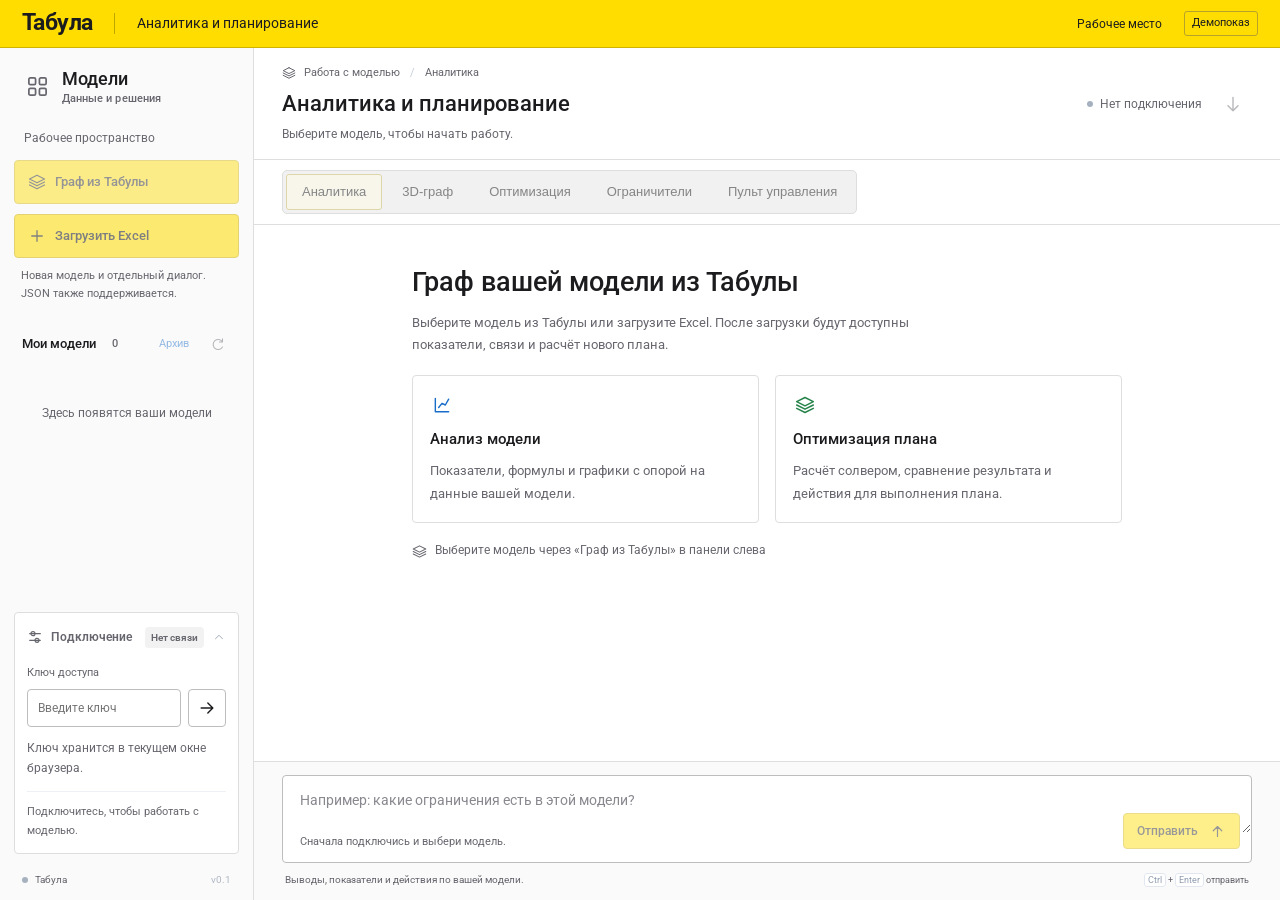
==== index.html @ 1ecedcf0 "Publish Tabula workspace frontend" ====
<!doctype html>
<html lang="ru">
<head>
  <meta charset="utf-8">
  <meta name="viewport" content="width=device-width, initial-scale=1">
  <meta name="color-scheme" content="light">
  <meta name="theme-color" content="#ffdd00">
  <meta name="robots" content="noindex, nofollow">
  <meta name="referrer" content="no-referrer">
  <title>Табула · Аналитика и планирование</title>
  <link rel="stylesheet" href="./style.css?v=20261026-constraints-1">
  <link rel="stylesheet" href="./charts.css?v=20261025-workspace-clean-3">
  <link rel="stylesheet" href="./dashboard.css?v=20261025-workspace-clean-3">
  <link rel="stylesheet" href="./constraints.css?v=20261026-constraints-2">
  <link rel="stylesheet" href="./model-flow.css?v=20261025-workspace-clean-3">
  <link rel="stylesheet" href="./model-graph.css?v=20261025-workspace-clean-3">
  <script src="./publicconfig.js?v=61fef1615470" defer></script>
  <script src="./connection.js" defer></script>
  <script src="./presentation.js?v=20261025-workspace-clean-3" defer></script>
  <script src="./charts.js?v=20261025-workspace-clean-3" defer></script>
  <script src="./model-graph.js?v=20261025-workspace-clean-3" defer></script>
  <script src="./model-flow.js?v=20261025-workspace-clean-3" defer></script>
  <script src="./dashboard.js?v=20261026-constraints-1" defer></script>
  <script src="./constraints.js?v=20261026-constraints-2" defer></script>
  <script src="./app.js?v=20261026-constraints-1" defer></script>
</head>
<body>
  <svg class="icon-library" xmlns="http://www.w3.org/2000/svg" aria-hidden="true">
    <symbol id="i-grid" viewBox="0 0 24 24"><rect x="3" y="3" width="7" height="7" rx="1.5"/><rect x="14" y="3" width="7" height="7" rx="1.5"/><rect x="3" y="14" width="7" height="7" rx="1.5"/><rect x="14" y="14" width="7" height="7" rx="1.5"/></symbol>
    <symbol id="i-plus" viewBox="0 0 24 24"><path d="M12 5v14M5 12h14"/></symbol>
    <symbol id="i-trash" viewBox="0 0 24 24"><path d="M3 6h18M9 6V3h6v3M5 6l1 15h12l1-15M10 10v7M14 10v7"/></symbol>
    <symbol id="i-chat" viewBox="0 0 24 24"><path d="M21 11.5a8.5 8.5 0 0 1-8.5 8.5H4l-1 1v-9.5A8.5 8.5 0 0 1 11.5 3h1a8.5 8.5 0 0 1 8.5 8.5Z"/><path d="M8 9h8M8 13h5"/></symbol>
    <symbol id="i-chart" viewBox="0 0 24 24"><path d="M4 4v16h16M8 15l4-5 4 2 4-7"/></symbol>
    <symbol id="i-layers" viewBox="0 0 24 24"><path d="m12 3 10 5-10 5L2 8l10-5ZM2 12l10 5 10-5M2 16l10 5 10-5"/></symbol>
    <symbol id="i-file" viewBox="0 0 24 24"><path d="M14 3H6a2 2 0 0 0-2 2v14a2 2 0 0 0 2 2h12a2 2 0 0 0 2-2V9l-6-6Z"/><path d="M14 3v6h6M8 13h8M8 17h5"/></symbol>
    <symbol id="i-arrow-up" viewBox="0 0 24 24"><path d="M12 19V5m-6 6 6-6 6 6"/></symbol>
    <symbol id="i-arrow-right" viewBox="0 0 24 24"><path d="M5 12h14m-6-6 6 6-6 6"/></symbol>
    <symbol id="i-arrow-down" viewBox="0 0 24 24"><path d="M12 4v16m-6-6 6 6 6-6"/></symbol>
    <symbol id="i-download" viewBox="0 0 24 24"><path d="M12 3v12m-5-5 5 5 5-5M4 16v4h16v-4"/></symbol>
    <symbol id="i-settings" viewBox="0 0 24 24"><path d="M4 7h16M4 17h16"/><circle cx="9" cy="7" r="3"/><circle cx="15" cy="17" r="3"/></symbol>
    <symbol id="i-chevron" viewBox="0 0 24 24"><path d="m6 9 6 6 6-6"/></symbol>
    <symbol id="i-check" viewBox="0 0 24 24"><path d="m5 12 4 4L19 6"/></symbol>
    <symbol id="i-refresh" viewBox="0 0 24 24"><path d="M20 8a8 8 0 1 0 0 8M20 3v5h-5"/></symbol>
    <symbol id="i-copy" viewBox="0 0 24 24"><rect x="8" y="8" width="12" height="12" rx="2"/><path d="M16 8V4H4v12h4"/></symbol>
  </svg>

  <header class="application-bar"><strong class="application-name">Табула</strong><span class="application-divider"></span><span class="application-section">Аналитика и планирование</span><span class="application-workplace">Рабочее место</span><a class="application-demo-link" href="./demo-video.html">Демопоказ</a></header>
  <div class="app-shell">
    <aside class="sidebar" aria-label="Модели и диалоги">
      <a class="brand" href="./" aria-label="Табула">
        <span class="brand-mark"><svg class="icon" aria-hidden="true" focusable="false"><use href="#i-grid"/></svg></span>
        <span class="brand-name">Модели<small>Данные и решения</small></span>
      </a>
      <section class="upload-section">
        <p class="sidebar-label">Рабочее пространство</p>
        <button class="upload-button tabula-source-button" id="open-tabula-models" type="button" disabled>
          <span class="upload-symbol"><svg class="icon" aria-hidden="true" focusable="false"><use href="#i-layers"/></svg></span>
          <span class="upload-copy"><strong>Граф из Табулы</strong><span>Выбрать существующую модель</span></span>
        </button>
        <label class="upload-button" id="upload-label" for="model-file" role="button" tabindex="0" aria-disabled="true">
          <span class="upload-symbol"><svg class="icon" aria-hidden="true" focusable="false"><use href="#i-plus"/></svg></span>
          <span class="upload-copy"><strong>Загрузить Excel</strong><span>Новая модель в Табуле</span></span>
        </label>
        <input id="model-file" class="visually-hidden" type="file" accept=".xlsx,.json" disabled>
        <p id="upload-status" class="muted micro" aria-live="polite">Новая модель и отдельный диалог. JSON также поддерживается.</p>
      </section>
      <section class="chats-section">
        <div class="section-heading">
          <h2><span id="chat-list-title">Мои модели</span> <span id="chat-count" class="section-count">0</span></h2>
          <div class="model-list-actions"><button id="toggle-chat-archive" class="archive-list-button" type="button" aria-pressed="false" disabled>Архив</button><button id="refresh-chats" class="icon-button subtle" title="Обновить список" aria-label="Обновить список моделей" disabled><svg class="icon" aria-hidden="true" focusable="false"><use href="#i-refresh"/></svg></button></div>
        </div>
        <div id="chat-list" class="chat-list"><p class="muted empty-list">Здесь появятся ваши модели</p></div>
      </section>
      <details id="connection-panel" class="connection panel" open>
        <summary class="connection-summary"><svg class="icon" aria-hidden="true" focusable="false"><use href="#i-settings"/></svg><span>Подключение</span><span id="connection-state" class="badge neutral">Нет связи</span><svg class="icon chevron"><use href="#i-chevron"/></svg></summary>
        <div class="connection-body">
          <form id="connect-form">
            <label for="access-token">Ключ доступа</label>
            <div class="token-line"><input id="access-token" type="password" placeholder="Введите ключ" autocomplete="off" spellcheck="false" required><button id="connect-button" type="submit" class="icon-button" title="Подключиться" aria-label="Подключиться"><svg class="icon" aria-hidden="true" focusable="false"><use href="#i-arrow-right"/></svg></button></div>
          </form>
          <p class="muted micro">Ключ хранится в текущем окне браузера.</p>
          <p id="capabilities" class="capabilities">Подключитесь, чтобы работать с моделью.</p>
        </div>
      </details>
      <footer class="sidebar-footer"><span class="small-dot"></span><span id="runtime-label">Табула</span><span class="footer-version">v0.1</span></footer>
    </aside>
    <main class="main">
      <header class="main-header">
        <div class="header-copy">
          <div class="header-breadcrumb"><svg class="icon" aria-hidden="true" focusable="false"><use href="#i-layers"/></svg><span>Работа с моделью</span><span class="breadcrumb-divider">/</span><span id="workspace-breadcrumb-label">Аналитика</span></div>
          <h1 id="chat-title">Аналитика и планирование</h1>
          <p id="model-caption" class="muted">Выберите модель, чтобы начать работу.</p>
        </div>
        <div class="header-actions">
          <span id="workspace-status" class="workspace-status"><span class="small-dot"></span><span id="workspace-status-label">Модель не выбрана</span></span>
          <button id="jump-latest" class="icon-button subtle" title="К последнему ответу" aria-label="К последнему ответу" disabled><svg class="icon" aria-hidden="true" focusable="false"><use href="#i-arrow-down"/></svg></button>
        </div>
      </header>
      <nav class="workspace-modes" aria-label="Режим рабочего места">
        <div class="workspace-mode-tabs">
          <button type="button" data-workspace-mode="dialog" class="selected" aria-pressed="true">Аналитика</button>
          <button type="button" id="workspace-graph" data-workspace-mode="graph" aria-pressed="false" disabled>3D-граф</button>
          <button type="button" data-workspace-mode="optimization" aria-pressed="false" disabled>Оптимизация</button>
          <button type="button" data-workspace-mode="constraints" aria-pressed="false" disabled>Ограничители</button>
          <button type="button" data-workspace-mode="dashboard" aria-pressed="false">Пульт управления</button>
        </div>
      </nav>
      <section id="tabula-model-picker" class="tabula-model-picker" aria-labelledby="tabula-picker-title" hidden>
        <div class="tabula-picker-heading"><div><h2 id="tabula-picker-title">Модели в Табуле</h2><p>Выберите модель, чтобы получить её актуальные данные и граф связей.</p></div><button id="close-tabula-models" class="text-button" type="button">Закрыть</button></div>
        <label for="tabula-model-select">Модель в Табуле</label>
        <div class="tabula-picker-controls"><select id="tabula-model-select" disabled><option value="">Загрузите список моделей</option></select><button id="refresh-tabula-models" class="model-flow-button" type="button" disabled>Обновить список</button><button id="pull-tabula-model" class="model-flow-button primary" type="button" disabled>Получить граф из Табулы</button></div>
        <p id="tabula-model-status" class="tabula-model-status" role="status" aria-live="polite">Список моделей загружается по запросу.</p>
      </section>
      <section id="model-flow" class="model-flow" aria-label="Модель в Табуле и состояние плана" aria-live="polite" hidden></section>
      <div id="global-notice" class="notice" role="status" hidden></div>
      <section id="graph-workspace" class="model-graph-workspace" aria-label="Граф зависимостей модели" hidden></section>
      <section id="constraints-workspace" class="constraints-workspace" aria-label="Ограничители модели" hidden></section>
      <section id="dashboard-workspace" class="dashboard-workspace" aria-label="Пульт управления моделью" hidden></section>
      <section id="conversation" class="conversation" aria-live="polite" aria-label="Сообщения диалога">
        <div class="welcome">
          <span class="welcome-icon"><svg class="icon" aria-hidden="true" focusable="false"><use href="#i-layers"/></svg></span>
          <p class="eyebrow">МОДЕЛЬ · ДАННЫЕ · РЕШЕНИЯ</p>
          <h2>Граф вашей модели из Табулы</h2>
          <p>Выберите модель из Табулы или загрузите Excel. После загрузки будут доступны показатели, связи и расчёт нового плана.</p>
          <div class="welcome-options">
            <div><span class="welcome-option-icon"><svg class="icon" aria-hidden="true" focusable="false"><use href="#i-chart"/></svg></span><h3>Анализ модели</h3><p>Показатели, формулы и графики с опорой на данные вашей модели.</p><span class="welcome-option-footer">От вопроса к объяснению<svg class="icon" aria-hidden="true" focusable="false"><use href="#i-arrow-right"/></svg></span></div>
            <div><span class="welcome-option-icon green"><svg class="icon" aria-hidden="true" focusable="false"><use href="#i-layers"/></svg></span><h3>Оптимизация плана</h3><p>Расчёт солвером, сравнение результата и действия для выполнения плана.</p><span class="welcome-option-footer">От расчёта к действиям<svg class="icon" aria-hidden="true" focusable="false"><use href="#i-arrow-right"/></svg></span></div>
          </div>
          <p class="welcome-start"><svg class="icon" aria-hidden="true" focusable="false"><use href="#i-layers"/></svg>Выберите модель через «Граф из Табулы» в панели слева</p>
        </div>
      </section>
      <section class="composer-section" aria-label="Новое сообщение">
        <div id="plan-context" class="plan-context" hidden>
          <span class="context-icon"><svg class="icon" aria-hidden="true" focusable="false"><use href="#i-layers"/></svg></span>
          <div><strong id="plan-context-title">Обсуждение оптимизированного плана</strong><p>Изменения, причины и действия для выполнения плана</p></div>
          <button id="leave-plan-context" class="text-button" type="button">К исходной модели<svg class="icon" aria-hidden="true" focusable="false"><use href="#i-arrow-right"/></svg></button>
        </div>
        <div id="dashboard-focus-context" class="plan-context" hidden><div><strong id="dashboard-focus-label"></strong><p>Вопрос привязан к выбранному показателю и его ряду.</p></div><button id="clear-dashboard-focus" class="text-button" type="button">К модели целиком</button></div>
        <form id="message-form" class="composer">
          <div class="composer-controls">
            <div id="plan-questions" class="plan-questions" hidden>
              <button type="button" data-plan-question="За счёт каких решений выросла маржа? Покажи подтверждённые изменения.">За счёт чего эффект?</button>
              <button type="button" data-plan-question="Какие конкретные действия нужно выполнить, чтобы реализовать этот план, и в какой последовательности?">Что нужно сделать?</button>
              <button type="button" data-plan-question="Какие условия нужно подтвердить и какие риски проверить перед внедрением оптимизированного плана?">Что проверить до запуска?</button>
            </div>
            <label id="mode-label" class="mode-label" hidden>Расчёт<select id="execution-mode"><option value="agent">По запросу</option><option value="workflow">Прямой расчёт</option></select></label>
          </div>
          <label for="message-input" class="visually-hidden">Текст сообщения</label>
          <textarea id="message-input" rows="2" maxlength="12000" placeholder="Задайте вопрос по модели…" disabled></textarea>
          <div class="composer-footer"><p id="composer-hint">Подключитесь и выберите модель.</p><button id="send-button" class="primary-button" type="submit" disabled><span id="send-button-label">Отправить</span><svg class="icon" aria-hidden="true" focusable="false"><use href="#i-arrow-up"/></svg></button></div>
        </form>
        <div class="composer-meta"><p class="footnote">Выводы, показатели и действия по вашей модели.</p><span class="keyboard-hint"><kbd>Ctrl</kbd> + <kbd>Enter</kbd> отправить</span></div>
      </section>
    </main>
  </div>
</body>
</html>
---- style.css ----
@font-face { font-family: Roboto; font-style: normal; font-weight: 400; font-display: swap; src: url(./fonts/Roboto-400.ttf) format('truetype'); }
@font-face { font-family: Roboto; font-style: normal; font-weight: 500; font-display: swap; src: url(./fonts/Roboto-500.ttf) format('truetype'); }
@font-face { font-family: Roboto; font-style: normal; font-weight: 600; font-display: swap; src: url(./fonts/Roboto-600.ttf) format('truetype'); }
@font-face { font-family: Roboto; font-style: normal; font-weight: 700; font-display: swap; src: url(./fonts/Roboto-700.ttf) format('truetype'); }
/* Tabula workspace — light, focused and readable at everyday screen sizes. */
:root {
  --ink: #1c1c1f;
  --muted: #66666e;
  --line: #dedede;
  --blue: #186dc9;
  --soft-blue: #fffce5;
  --green: #26834a;
  --surface: #ffffff;
  --canvas: #f5f5f5;
  font-family: Roboto, Arial, sans-serif;
  font-size: 15px;
  color: var(--ink);
  background: var(--canvas);
  -webkit-font-smoothing: antialiased;
}
* { box-sizing: border-box; }
body { margin: 0; }
button, input, textarea, select { font: inherit; }
button, a, label, input, select, textarea { -webkit-tap-highlight-color: transparent; }
button { border: 0; cursor: pointer; }
button:disabled { cursor: not-allowed; opacity: .45; }
a { color: inherit; text-decoration: none; }
button, a, label { transition: background-color .16s ease, border-color .16s ease, color .16s ease, box-shadow .16s ease; }
button:focus-visible, a:focus-visible, input:focus-visible, textarea:focus-visible,
select:focus-visible, summary:focus-visible, .upload-button:focus-visible {
  outline: 3px solid #91aafa; outline-offset: 3px;
}
.icon-library { position: absolute; width: 0; height: 0; overflow: hidden; pointer-events: none; }
.icon { display: inline-block; width: 20px; height: 20px; flex: none; fill: none; stroke: currentColor; stroke-width: 1.7; stroke-linecap: round; stroke-linejoin: round; vertical-align: middle; }
.muted { color: var(--muted); }
.micro { font-size: 12px; line-height: 1.65; }
[hidden] { display: none !important; }
.visually-hidden { position: absolute; width: 1px; height: 1px; padding: 0; margin: -1px; overflow: hidden; clip: rect(0,0,0,0); white-space: nowrap; border: 0; }

/* Navigation */
.app-shell { display: flex; height: 100dvh; min-height: 520px; }
.sidebar { display: flex; flex-direction: column; flex: 0 0 286px; min-width: 0; padding: 28px 18px 18px; overflow-y: auto; background: #fff; border-right: 1px solid var(--line); scrollbar-width: thin; }
.brand { display: flex; gap: 12px; align-items: center; margin: 0 8px 36px; }
.brand-mark { display: grid; place-items: center; width: 42px; height: 42px; border-radius: 4px; background: var(--blue); color: #fff; box-shadow: 0 4px 9px #186dc91a; }
.brand-mark .icon { width: 24px; height: 24px; stroke-width: 1.8; }
.brand-name { font-size: 25px; font-weight: 700; letter-spacing: -.8px; line-height: 1.1; }
.brand small { display: block; margin-top: 7px; color: #7d899b; font-size: 10px; font-weight: 500; letter-spacing: .05px; }
.sidebar-label { margin: 0 10px 13px; color: #8893a4; font-size: 10px; font-weight: 650; text-transform: uppercase; letter-spacing: 1.1px; }
.upload-button { display: flex; align-items: center; gap: 12px; min-height: 72px; padding: 15px; border: 1px solid #dbe4f5; border-radius: 4px; background: #f7f9ff; cursor: pointer; }
.upload-button:hover { background: #eff4ff; border-color: #b5c7f6; }
.upload-button.disabled { opacity: .55; cursor: not-allowed; }
.upload-symbol { display: grid; place-items: center; width: 34px; height: 34px; border: 1px solid #d9e3fc; border-radius: 4px; background: #fff; color: var(--blue); flex: none; }
.upload-copy { display: block; min-width: 0; }
.upload-copy strong { display: block; font-size: 13px; font-weight: 650; }
.upload-copy>span { display: block; margin-top: 4px; font-size: 11px; color: #8390a4; }
#upload-status { margin: 10px 10px 0; font-size: 11px; color: #8490a2; }
.chats-section { flex: 1; margin-top: 30px; min-height: 170px; }
.section-heading { display: flex; align-items: center; justify-content: space-between; gap: 8px; padding: 0 8px; margin-bottom: 10px; }
.section-heading h2 { display: flex; align-items: center; gap: 8px; margin: 0; font-size: 12px; color: #66666e; font-weight: 650; }
.section-count { display: inline-grid; place-items: center; min-width: 21px; height: 20px; padding: 0 5px; background: #edf1f6; border-radius: 4px; font-size: 10px; color: #7c8b9e; font-variant-numeric: tabular-nums; }
.chat-list { display: flex; flex-direction: column; gap: 6px; }
.chat-button { display: flex; align-items: flex-start; gap: 11px; width: 100%; min-width: 0; padding: 13px 12px; border: 1px solid transparent; border-radius: 4px; color: #5b6b82; text-align: left; background: transparent; line-height: 1.45; }
.chat-button>.icon { width: 18px; height: 18px; margin-top: 1px; color: #94a0b1; }
.chat-copy { flex: 1; min-width: 0; overflow-wrap: anywhere; }
.chat-button strong { display: block; font-size: 13px; font-weight: 550; }
.chat-button small { display: block; margin-top: 5px; color: #8995a7; font-size: 11px; }
.chat-button:hover { background: #f7f9fc; }
.chat-button.active { color: #244cb9; background: #fffce5; border-color: #e2eafe; }
.chat-button.active>.icon { color: var(--blue); }
.chat-button.active strong { font-weight: 650; }
.chat-button.active small { color: #7c90bc; }
.empty-list { padding: 24px 10px; font-size: 12px; text-align: center; line-height: 1.6; }
.panel { background: #fff; border: 1px solid var(--line); border-radius: 4px; }
.connection { margin-top: 24px; flex: none; }
.connection-summary { display: flex; align-items: center; gap: 8px; min-height: 48px; padding: 12px; cursor: pointer; list-style: none; color: #66666e; font-size: 12px; font-weight: 550; }
.connection-summary::-webkit-details-marker { display: none; }
.connection-summary>.icon { width: 16px; height: 16px; }
.connection-summary>.badge { margin-left: auto; font-size: 10px; padding: 4px 6px; }
.connection-summary .chevron { width: 14px; height: 14px; color: #a0aaba; }
.connection[open] .chevron { transform: rotate(180deg); }
.connection-body { padding: 0 12px 13px; }
.connection label { display: block; margin: 4px 0 7px; font-size: 11px; color: var(--muted); }
.token-line { display: flex; gap: 7px; }
.token-line input { width: 100%; min-width: 0; height: 38px; padding: 8px 10px; border: 1px solid #dce3ed; border-radius: 4px; background: #fafbfe; color: var(--ink); font-size: 12px; }
.capabilities { margin: 12px 0 0; padding-top: 10px; border-top: 1px solid #edf0f5; font-size: 11px; line-height: 1.75; color: #66666e; }
.sidebar-footer { display: flex; align-items: center; gap: 7px; padding: 18px 8px 0; color: #8b97a8; font-size: 10px; }
.footer-version { margin-left: auto; color: #b0b8c5; }
.small-dot { width: 6px; height: 6px; flex: none; border-radius: 50%; background: #a6b1bf; }
.is-connected .sidebar-footer .small-dot { background: #35a689; }
.icon-button { display: inline-flex; justify-content: center; align-items: center; width: 38px; height: 38px; flex: none; border: 1px solid transparent; border-radius: 4px; color: var(--blue); background: var(--soft-blue); }
.icon-button:hover:not(:disabled) { background: #e4ecff; }
.icon-button.subtle { background: transparent; color: #8190a5; }
.icon-button.subtle:hover:not(:disabled) { color: #42618f; background: #f0f4fa; }
.section-heading .icon-button { width: 28px; height: 28px; }
.section-heading .icon-button .icon { width: 15px; height: 15px; }
.text-button { display: inline-flex; align-items: center; justify-content: center; gap: 7px; padding: 4px 0; background: transparent; color: var(--blue); font-size: 12px; line-height: 1.5; }
.text-button .icon { width: 16px; height: 16px; }

/* Workspace header and conversation */
.workspace-modes { flex:none; display:flex; align-items:center; justify-content:space-between; gap:12px; padding:10px 28px; border-bottom:1px solid var(--line); background:#fff; }
.workspace-mode-tabs { display:flex; gap:4px; padding:3px; background:#f1f1f1; border:1px solid #dedede; border-radius:5px; }
.workspace-mode-tabs button { min-height:36px; padding:7px 15px; border:1px solid transparent; border-radius:3px; background:transparent; color:var(--ink); font:500 13px/1.4 Arial,sans-serif; cursor:pointer; }
.workspace-mode-tabs button.selected { border-color:#cbbd62; background:#fffce5; }
.workspace-mode-tabs button:hover:not(:disabled) { background:#fff8c9; }
.workspace-mode-tabs button:focus-visible { outline:2px solid #176ac6; outline-offset:2px; }
.workspace-mode-tabs button:disabled { opacity:.5; cursor:not-allowed; }
body.dashboard-mode #conversation,body.dashboard-mode .composer-section,body.dashboard-mode #model-flow { display:none; }
body.constraints-mode #conversation,body.constraints-mode .composer-section,body.constraints-mode #model-flow { display:none; }
.main.graph-is-open>#dashboard-workspace { display:none; }
body.graph-mode #conversation,body.graph-mode .composer-section { display:none; }
.workspace-mode-tabs { flex-wrap:wrap; }
.model-list-row { display:flex; align-items:center; gap:3px; min-width:0; }
.model-list-row .chat-button { flex:1; width:auto; min-width:0; }
.model-delete-button { display:grid; place-items:center; flex:none; width:30px; height:34px; padding:6px; border:0; border-radius:4px; background:transparent; color:#8a8a91; opacity:.55; }
.model-delete-button .icon { width:16px; height:16px; }
.model-list-row:hover .model-delete-button,.model-delete-button:focus-visible { opacity:1; }
.model-delete-button:hover:not(:disabled) { color:#a83b32; background:#fff0ed; }
.model-delete-button:focus-visible { outline:2px solid var(--blue); outline-offset:2px; }
.model-delete-button:disabled { opacity:.25; cursor:default; }
.remove-model-dialog { width:min(450px,calc(100vw - 32px)); padding:25px; border:1px solid #d5d5d5; border-radius:8px; background:#fff; color:var(--ink); font:14px/1.6 Roboto,Arial,sans-serif; box-shadow:0 18px 55px #0002; }
.remove-model-dialog::backdrop { background:#20201f66; }
.remove-model-dialog h2 { margin:0 0 12px; font-size:20px; font-weight:500; }
.remove-model-dialog p { margin:0 0 15px; overflow-wrap:anywhere; }
.remove-model-actions { display:flex; justify-content:flex-end; gap:9px; margin-top:20px; }
.remove-model-status { color:#9a4c35; font-size:12px; }
.remove-model-status:empty { display:none; }
.remove-model-confirm { border-color:#d3a09a; color:#9c352d; background:#fff5f3; }
.remove-model-confirm:hover:not(:disabled) { background:#ffe9e4; }
.composer-controls:not(:has(> :not([hidden]))) { display:none; }
@media(max-width:760px) { .workspace-mode-tabs { width:100%; gap:2px; } .workspace-mode-tabs button { flex:1 1 auto; } .model-list-row { flex:none; min-width:190px; max-width:270px; } }
@media(max-width:760px) { .workspace-modes { padding:9px 14px; } .workspace-mode-tabs button { padding:8px 10px; font-size:12px; } }
.tabula-source-button { width:100%; margin-bottom:10px; text-align:left; font-family:inherit; }
.tabula-model-picker { flex:none; padding:20px 28px; border-bottom:1px solid var(--line); background:#fffef6; }
.tabula-model-picker[hidden] { display:none; }
.tabula-picker-heading { display:flex; align-items:flex-start; justify-content:space-between; gap:16px; margin-bottom:14px; }
.tabula-picker-heading h2 { margin:0 0 6px; font-size:16px; font-weight:600; }
.tabula-picker-heading p { max-width:850px; margin:0; color:var(--muted); font-size:12px; line-height:1.6; }
.tabula-picker-heading>.text-button { flex:none; }
.tabula-model-picker>label { display:block; margin-bottom:7px; color:var(--muted); font-size:12px; }
.tabula-picker-controls { display:flex; align-items:stretch; flex-wrap:wrap; gap:8px; }
.tabula-picker-controls select { flex:1 1 280px; min-width:0; max-width:100%; min-height:36px; padding:7px 10px; border:1px solid #bdbdbd; border-radius:4px; background:#fff; font:inherit; font-size:13px; color:var(--ink); }
.tabula-model-status { margin:10px 0 0; color:var(--muted); font-size:12px; line-height:1.55; overflow-wrap:anywhere; }
.tabula-model-status.error { color:#94502f; }
@media(max-width:760px) { .tabula-model-picker { padding:16px 15px; } .tabula-picker-controls select { flex-basis:100%; } .tabula-picker-controls .model-flow-button { flex:1; } }
.main { display: flex; flex: 1; flex-direction: column; min-width: 0; background: var(--canvas); }
.main-header { display: flex; align-items: center; justify-content: space-between; gap: 24px; flex: none; padding: 17px 34px; border-bottom: 1px solid var(--line); background: #fff; }
.header-copy { min-width: 0; }
.header-breadcrumb { display: flex; align-items: center; gap: 8px; color: #7b8ba2; font-size: 11px; margin-bottom: 7px; }
.header-breadcrumb .icon { width: 14px; height: 14px; }
.header-breadcrumb>span:last-child { color: #586b86; }
.breadcrumb-divider { color: #c3cbd6; margin: 0 2px; }
h1 { margin: 0; color: #1b2d49; font-size: 23px; font-weight: 650; line-height: 1.35; letter-spacing: -.6px; overflow-wrap: anywhere; }
#model-caption { max-width: 840px; margin: 7px 0 0; font-size: 11px; line-height: 1.5; color: #718096; overflow-wrap: anywhere; }
.header-actions { display: flex; align-items: center; gap: 12px; flex: none; }
.workspace-status { display: inline-flex; align-items: center; gap: 7px; border: 1px solid #e6eaf1; border-radius: 4px; padding: 7px 10px; font-size: 11px; color: #7f8c9f; white-space: nowrap; }
.workspace-status.ready { color: #65758b; background: #fafcfe; }
.workspace-status.ready .small-dot { background: #7693db; }
.workspace-status.reviewing { border-color: #d6ebe4; color: #287761; background: #f3faf7; }
.workspace-status.reviewing .small-dot { background: #2aa185; }
.notice { margin: 16px 32px 0; padding: 13px 17px; border: 1px solid #d6e1fb; border-radius: 4px; background: #edf3ff; color: #456493; font-size: 13px; line-height: 1.65; overflow-wrap: anywhere; }
.notice.error { border-color: #f1d2ce; background: #fff3f1; color: #ac4b43; }
.conversation { flex: 1; min-height: 100px; padding: 30px max(28px, calc((100% - 1020px) / 2)); overflow-y: auto; scrollbar-width: thin; scrollbar-color: #cbd4e2 transparent; scroll-behavior: smooth; scroll-padding-bottom: 30px; overscroll-behavior-y: contain; }
.message { display: flex; gap: 12px; max-width: 1020px; margin: 0 auto 28px; }
.avatar { display: grid; place-items: center; width: 33px; height: 33px; flex: none; margin-top: 3px; border: 1px solid #dfe7f8; border-radius: 4px; font-size: 15px; font-weight: 650; color: var(--blue); background: #eaf0ff; }
.message.user .avatar { font-size: 10px; color: #798aa1; border-color: #dedede; background: #fff; }
.message-content { min-width: 0; width: 100%; }
.message-heading { display: flex; align-items: center; gap: 10px; min-height: 23px; margin: 5px 0 10px; }
.message-heading strong { font-size: 12px; font-weight: 650; color: #53647d; }
.message-heading time { margin-left: auto; color: #98a4b5; font-size: 11px; font-variant-numeric: tabular-nums; }
.message-kind { font-size: 10px; font-weight: 500; color: #8494ad; }
.message-copy.icon-button { width: 26px; height: 26px; margin: -3px -5px -3px -3px; color: #9dacc1; }
.message-copy .icon { width: 14px; height: 14px; }
.message-text { color: #34465f; font-size: 14px; line-height: 1.8; white-space: pre-wrap; overflow-wrap: anywhere; }
.message.user .message-text { display: block; padding: 15px 19px; border: 1px solid #e0e7f5; border-radius: 4px; background: #eef3fd; color: #2f4669; font-size: 14px; }
.message.assistant .message-content { padding: 21px 25px 23px; border: 1px solid #e4e9f1; border-radius: 4px; background: #fff; box-shadow: 0 2px 5px #1c365504; }
.message.assistant .message-heading { margin: 0 0 17px; padding-bottom: 13px; border-bottom: 1px solid #edf1f6; }
.message.assistant .message-heading strong { color: #2b4367; }
.message.assistant .avatar { color: #fff; border-color: var(--blue); background: var(--blue); }
.formatted-message { white-space: normal; }
.formatted-message>p { margin: 0 0 14px; }
.formatted-message>p:last-child { margin-bottom: 0; }
.formatted-message>h3 { margin: 27px 0 12px; font-size: 16px; line-height: 1.5; color: #213c60; font-weight: 650; letter-spacing: -.15px; }
.formatted-message>h3:first-child { margin-top: 0; }
.formatted-message strong { color: #243e60; font-weight: 650; }
.formatted-message ul, .formatted-message ol { margin: 9px 0 20px; padding-left: 23px; }
.formatted-message li { padding-left: 4px; margin: 9px 0; line-height: 1.8; }
.formatted-message li::marker { color: #8da4ce; font-weight: 600; }
.formatted-message code { padding: 2px 5px; border: 1px solid #e6ebf2; border-radius: 5px; background: #f5f5f5; font-family: Consolas, monospace; font-size: .9em; color: #4f6586; }
.answer-table-wrap { max-width: 100%; overflow-x: auto; margin: 17px 0 23px; border: 1px solid var(--line); border-radius: 4px; scrollbar-width: thin; }
.answer-table { width: 100%; min-width: 480px; border-collapse: collapse; font-size: 13px; line-height: 1.65; font-variant-numeric: tabular-nums; }
.answer-table th, .answer-table td { min-width: 90px; padding: 13px 15px; border-bottom: 1px solid #e9edf4; vertical-align: top; text-align: left; }
.answer-table th { color: #63738c; font-size: 11px; font-weight: 650; background: #f7f9fd; }
.answer-table th.numeric, .answer-table td.numeric { text-align: right; }
.answer-table td:first-child { color: #3e5474; font-weight: 550; }
.answer-table tr:last-child td { border-bottom: 0; }
.answer-table tbody tr:hover { background: #fafcff; }

/* Task states, execution steps and downloadable results */
.badge { display: inline-flex; align-items: center; justify-content: center; gap: 5px; max-width: 100%; padding: 5px 8px; border-radius: 4px; font-size: 11px; font-weight: 600; line-height: 1.3; white-space: normal; }
.neutral { color: #7a879b; background: #f0f3f7; }
.success { color: #218264; background: #eaf6f0; }
.warning { color: #a0752f; background: #fff5e4; }
.danger { color: #b2524b; background: #fcedeb; }
.running { color: #486ed0; background: #edf2ff; }
.task-card { margin-top: 14px; overflow: hidden; border: 1px solid #e1e7f0; border-radius: 4px; background: #fff; }
.task-top { display: flex; align-items: center; gap: 10px; flex-wrap: wrap; padding: 15px 17px; }
.task-symbol { display: grid; place-items: center; width: 29px; height: 29px; flex: none; border-radius: 4px; background: #f0f4fc; color: #7691ba; }
.task-symbol .icon { width: 16px; height: 16px; }
.task-top strong { flex: 1; min-width: 100px; font-size: 12px; font-weight: 650; color: #4f6381; }
.task-top .text-button { font-size: 11px; margin-left: 3px; }
.task-card[data-status="running"] .task-symbol { color: var(--blue); background: #eaf0ff; }
.task-card[data-status="running"] .task-symbol .icon { animation: task-breathe 2.4s ease-in-out infinite; }
.task-error, .task-note { padding: 0 17px 15px; margin: 0; font-size: 12px; line-height: 1.75; white-space: pre-wrap; overflow-wrap: anywhere; }
.task-error { color: #ae5149; }
.task-note { color: #7b8ba1; }
.task-details { padding: 0 17px; border-top: 1px solid #edf1f6; }
.task-details>summary { width: fit-content; max-width: 100%; padding: 13px 0; font-size: 12px; line-height: 1.5; font-weight: 500; color: #7d8ea7; cursor: pointer; }
.steps { padding: 8px 0 10px; }
.step { position: relative; margin-left: 5px; padding: 0 0 22px 20px; border-left: 1px solid #e0e7f0; }
.step:last-child { border-color: transparent; padding-bottom: 10px; }
.step:before { content: ""; position: absolute; left: -4px; top: 6px; width: 7px; height: 7px; border-radius: 50%; background: #acb7c8; outline: 4px solid #fff; }
.step.completed:before { background: #42a48b; }
.step.failed:before { background: #d27267; }
.step.running:before { background: #5279eb; }
.step-heading { display: flex; justify-content: space-between; align-items: flex-start; gap: 14px; font-size: 12px; line-height: 1.6; font-weight: 600; color: #4f6485; }
.step-heading>.badge { flex: none; font-size: 10px; }
.step-summary { margin-top: 7px; color: #7b8ba1; font-size: 12px; line-height: 1.75; white-space: pre-wrap; overflow-wrap: anywhere; }
.data-details { margin-top: 9px; }
.data-details summary { color: #758aaa; font-size: 11px; line-height: 1.6; cursor: pointer; }
.data-details pre { max-height: 350px; padding: 13px; overflow: auto; border: 1px solid #e8edf4; border-radius: 4px; background: #f7f9fd; color: #61738d; font: 11px/1.8 Consolas, monospace; white-space: pre-wrap; overflow-wrap: anywhere; }
.data-table-wrap { margin-top: 10px; overflow: auto; border: 1px solid var(--line); border-radius: 4px; }
.data-table { width: 100%; border-collapse: collapse; font-size: 11px; line-height: 1.6; text-align: left; font-variant-numeric: tabular-nums; }
.data-table th, .data-table td { min-width: 85px; max-width: 350px; padding: 9px 11px; border-bottom: 1px solid #e9edf4; vertical-align: top; white-space: pre-wrap; overflow-wrap: anywhere; }
.data-table th { background: #f5f5f5; color: #6980a1; font-weight: 600; }
.data-table tr:last-child td { border-bottom: 0; }
.artifact-section-label { padding: 14px 17px 0; border-top: 1px solid #edf1f6; color: #8a98ac; font-size: 10px; font-weight: 600; letter-spacing: .7px; text-transform: uppercase; }
.artifact-list { display: grid; grid-template-columns: repeat(auto-fit,minmax(min(230px,100%),1fr)); gap: 9px; padding: 12px 17px 17px; }
.artifact-button { display: flex; align-items: center; gap: 11px; min-width: 0; padding: 12px; border: 1px solid #e3eaf3; border-radius: 4px; background: #fafcff; color: #4d6487; text-align: left; }
.artifact-button:hover:not(:disabled) { border-color: #c4d4f3; background: #f2f6ff; }
.file-format { display: grid; place-items: center; width: 35px; height: 39px; flex: none; border: 1px solid #d9e5e0; border-radius: 4px; background: #eef7f2; color: #378567; font-size: 8px; font-weight: 700; letter-spacing: .3px; }
.file-format.json { border-color: #dce4f7; background: #eff3fd; color: #748ac0; }
.file-copy { flex: 1; min-width: 0; overflow-wrap: anywhere; }
.file-copy strong { display: block; color: #4e6483; font-size: 12px; font-weight: 600; line-height: 1.5; }
.file-copy small { display: block; margin-top: 4px; color: #718096; font-size: 10px; line-height: 1.4; }
.artifact-button>.icon { width: 16px; height: 16px; color: #8c9eb9; }
.task-details .artifact-list { padding: 0 0 14px; }

/* Result discussion */
.plan-review-callout { display: flex; align-items: center; gap: 13px; margin: 0 16px 16px; padding: 17px; border: 1px solid #dbe5fc; border-radius: 4px; background: #f2f6ff; }
.review-callout-icon { display: grid; place-items: center; width: 38px; height: 38px; flex: none; border-radius: 4px; background: #e5edff; color: #4e74cf; }
.plan-review-callout>div { min-width: 0; flex: 1; overflow-wrap: anywhere; }
.plan-review-callout strong { display: block; color: #345787; font-size: 13px; line-height: 1.5; font-weight: 650; }
.plan-review-callout p { margin: 5px 0 0; color: #687f9f; font-size: 12px; line-height: 1.65; }
.plan-review-button { display: inline-flex; align-items: center; justify-content: center; gap: 8px; flex: none; min-height: 38px; padding: 9px 13px; border-radius: 4px; color: #fff; background: var(--blue); font-size: 12px; font-weight: 600; line-height: 1.5; }
.plan-review-button:hover:not(:disabled) { background: #244ed0; }
.plan-review-button .icon { width: 16px; height: 16px; }
.review-result-label { display: flex; align-items: center; gap: 7px; margin: 18px 0 0; padding-top: 12px; border-top: 1px solid #edf3f0; color: #5b9c88; font-size: 10px; line-height: 1.6; }
.review-result-label:before { content: ""; width: 5px; height: 5px; flex: none; border-radius: 50%; background: #65af97; }

/* Composer */
.composer-section { flex: none; padding: 12px max(28px,calc((100% - 1020px) / 2)) 17px; background: var(--canvas); }
.composer { position: relative; overflow: hidden; border: 1px solid #dbe3ef; border-radius: 4px; background: #fff; box-shadow: 0 4px 18px #24395808; transition: border-color .16s, box-shadow .16s; }
.composer:focus-within { border-color: #9eb6f0; box-shadow: 0 0 0 3px #eaf0fe, 0 4px 18px #24395808; }
.composer-controls { display: flex; align-items: center; justify-content: space-between; flex-wrap: wrap; gap: 9px; padding: 8px 11px 0; }
.kind-picker { display: inline-flex; gap: 3px; padding: 3px; border: 1px solid #edf0f6; border-radius: 4px; background: #f5f7fb; }
.kind-picker button { display: inline-flex; align-items: center; gap: 7px; min-height: 27px; padding: 5px 10px; border: 1px solid transparent; border-radius: 4px; background: transparent; color: #72829a; font-size: 11px; line-height: 1.5; }
.kind-picker .icon { width: 15px; height: 15px; }
.kind-picker button.selected { border-color: #e4e9f2; background: #fff; color: #3c5e9a; font-weight: 600; box-shadow: 0 1px 3px #273f600a; }
.kind-picker button:hover:not(.selected) { color: #56709b; background: #edf1f8; }
.mode-label { display: flex; align-items: center; gap: 7px; font-size: 10px; color: #8b98ab; }
.mode-label select { max-width: 150px; padding: 6px 8px; border: 1px solid #e2e8f1; border-radius: 4px; background: #fafbfe; color: #627897; font-size: 11px; }
.composer textarea { display: block; width: 100%; height: 57px; min-height: 57px; max-height: 200px; resize: vertical; padding: 13px 137px 6px 17px; border: 0; outline: none; background: transparent; color: #334b6b; font-size: 14px; line-height: 1.7; }
.composer textarea:focus-visible { outline: 0; }
.composer textarea::placeholder { color: #a0acbd; }
.composer-footer { display: flex; align-items: center; justify-content: space-between; gap: 18px; min-height: 29px; padding: 0 137px 11px 17px; }
.composer-footer .primary-button { position: absolute; right: 11px; bottom: 13px; }
.composer-footer p { min-width: 0; margin: 0; color: #718096; font-size: 11px; line-height: 1.6; }
.primary-button { display: inline-flex; align-items: center; justify-content: center; gap: 11px; flex: none; min-height: 35px; padding: 8px 13px; border-radius: 4px; background: var(--blue); color: #fff; font-size: 12px; font-weight: 600; line-height: 1.5; }
.primary-button:hover:not(:disabled) { background: #244ed0; box-shadow: 0 2px 7px #186dc925; }
.primary-button .icon { width: 17px; height: 17px; }
.composer-meta { display: flex; align-items: baseline; justify-content: space-between; flex-wrap: wrap; gap: 5px 18px; padding: 9px 3px 0; }
.footnote { margin: 0; color: #a0abbb; font-size: 10px; line-height: 1.6; }
.keyboard-hint { color: #a0abbb; font-size: 9px; white-space: nowrap; }
kbd { padding: 1px 3px; border: 1px solid #e2e7ef; border-radius: 3px; color: #919db0; font: inherit; background: #fff; }
.plan-context { display: flex; align-items: center; gap: 10px; margin-bottom: 9px; padding: 9px 13px; border: 1px solid #dcebe5; border-radius: 4px; background: #eff8f4; }
.context-icon { display: grid; place-items: center; width: 30px; height: 30px; flex: none; border-radius: 4px; background: #e1f0e9; color: #5a9a82; }
.context-icon .icon { width: 17px; height: 17px; }
.plan-context>div { min-width: 0; flex: 1; overflow-wrap: anywhere; }
.plan-context strong { display: block; color: #367963; font-size: 12px; font-weight: 600; line-height: 1.5; }
.plan-context p { display: none; }
.plan-context .text-button { flex: none; color: #538e78; font-size: 11px; }
.plan-questions { display: flex; gap: 7px; flex-wrap: wrap; margin: 0; }
.plan-questions button { min-height: 29px; padding: 6px 10px; border: 1px solid #e0e7f1; border-radius: 4px; background: #fff; color: #7b8faa; font-size: 11px; line-height: 1.45; }
.plan-questions button:hover:not(:disabled) { background: #eef3fd; border-color: #c5d3ee; color: #4c6c9c; }

/* Empty workspace */
.welcome { max-width: 700px; margin: clamp(15px,4vh,60px) auto 25px; text-align: center; }
.welcome-icon { display: grid; place-items: center; width: 56px; height: 56px; margin: 0 auto 25px; border: 1px solid #e0e7fb; border-radius: 4px; background: #ebf0ff; color: #6887d5; }
.welcome-icon .icon { width: 28px; height: 28px; }
.eyebrow { margin: 0 0 14px; color: #94a2b8; font-size: 10px; font-weight: 650; letter-spacing: 1.8px; }
.welcome h2 { margin: 0 0 18px; font-size: clamp(27px,2.6vw,38px); font-weight: 600; line-height: 1.25; letter-spacing: -1px; color: #253e62; }
.welcome>p:not(.eyebrow) { max-width: 460px; margin: 0 auto; color: #8390a4; font-size: 13px; line-height: 1.8; }
.welcome-options { display: grid; grid-template-columns: 1fr 1fr; gap: 16px; margin-top: 30px; text-align: left; }
.welcome-options>div { padding: 22px; border: 1px solid #e1e8f2; border-radius: 4px; background: #fff; }
.welcome-option-icon { display: grid; place-items: center; width: 35px; height: 35px; border: 1px solid #e0e7fa; border-radius: 4px; background: #f0f4ff; color: #6d8bd0; }
.welcome-option-icon.green { border-color: #e0ede7; background: #f0f8f4; color: #71a590; }
.welcome-options h3 { margin: 16px 0 10px; color: #385172; font-size: 15px; font-weight: 600; }
.welcome-options p { margin: 0; color: #72839c; font-size: 12px; line-height: 1.8; }
.welcome-option-footer { display: flex; align-items: center; gap: 8px; margin-top: 21px; color: #8a9bb5; font-size: 10px; }
.welcome-option-footer .icon { width: 14px; height: 14px; margin-left: auto; }
.welcome>p.welcome-start { display: flex; justify-content: center; align-items: center; gap: 8px; max-width: none; margin-top: 25px; color: #9cabc0; font-size: 11px; }
.welcome-start .icon { width: 15px; height: 15px; }

@keyframes task-breathe { 50% { opacity: .4; } }
@media (min-width: 1700px) {
  .sidebar { flex-basis: 302px; padding-left: 21px; padding-right: 21px; }
  .main-header { padding-left: 42px; padding-right: 42px; }
  .message-text { font-size: 15px; }
}
@media (max-width: 1180px) {
  .sidebar { flex-basis: 252px; padding: 24px 14px 16px; }
  .brand { margin-left: 5px; gap: 10px; }
  .brand-name { font-size: 23px; }
  .brand small { font-size: 9px; }
  .main-header { padding: 20px 25px; gap: 16px; }
  h1 { font-size: 21px; }
  .header-actions { gap: 5px; }
  .workspace-status { font-size: 10px; padding: 6px 8px; }
  .conversation { padding: 24px; }
  .composer-section { padding: 10px 24px 14px; }
  .message.assistant .message-content { padding: 18px 20px; }
  .plan-review-callout { flex-wrap: wrap; }
  .plan-review-button { margin-left: auto; }
  .keyboard-hint { display: none; }
}
@media (max-width: 900px) {
  .sidebar { flex-basis: 224px; padding-left: 11px; padding-right: 11px; }
  .brand-name { font-size: 22px; }
  .brand small { max-width: 135px; line-height: 1.4; }
  .brand { margin-bottom: 26px; }
  .brand-mark { width: 36px; height: 36px; }
  .sidebar-label { font-size: 9px; }
  .upload-button { padding: 12px; gap: 9px; }
  .upload-copy strong { font-size: 12px; }
  .connection-summary { gap: 6px; padding: 11px 9px; font-size: 11px; }
  .connection-summary>.icon:first-child { display: none; }
  .workspace-status { display: none; }
  .conversation { padding: 22px 18px; }
  .composer-section { padding: 10px 18px 12px; }
  .message { gap: 9px; }
  .avatar { width: 28px; height: 28px; border-radius: 4px; }
  .message-text { font-size: 13px; }
  .message.assistant .message-content { padding: 17px; }
  .plan-context p { display: none; }
  .context-icon { display: none; }
  .plan-context { padding: 10px 12px; }
  .plan-context .text-button { max-width: 125px; font-size: 10px; text-align: right; }
  .plan-context .text-button .icon { display: none; }
  .composer-footer p { font-size: 10px; }
  .welcome-options>div { padding: 17px; }
}
@media (max-width: 680px) {
  .app-shell { display: block; height: auto; min-height: 100dvh; }
  .sidebar { display: grid; grid-template-columns: 1fr auto; gap: 14px; padding: 16px; overflow: visible; border-right: 0; border-bottom: 1px solid var(--line); }
  .brand { grid-column: 1; margin: 0; }
  .brand-name { font-size: 22px; }
  .brand small { max-width: none; font-size: 9px; margin-top: 5px; }
  .brand-mark { width: 35px; height: 35px; border-radius: 4px; }
  .brand-mark .icon { width: 20px; height: 20px; }
  .upload-section { grid-column: 1/-1; grid-row: 2; }
  .sidebar-label, #upload-status { display: none; }
  .upload-button { min-height: 48px; padding: 9px 12px; gap: 10px; }
  .upload-symbol { width: 28px; height: 28px; border-radius: 4px; }
  .upload-symbol .icon { width: 16px; height: 16px; }
  .upload-copy { display: flex; flex-wrap: wrap; gap: 5px 15px; align-items: baseline; }
  .upload-copy>span { margin: 0; font-size: 10px; }
  .chats-section { grid-column: 1/-1; grid-row: 3; margin-top: 0; min-height: 0; }
  .chats-section .section-heading { margin-bottom: 5px; }
  .section-heading h2 { font-size: 11px; }
  .chat-list { flex-direction: row; overflow-x: auto; padding-bottom: 3px; scrollbar-width: thin; }
  .chat-button { min-width: 190px; max-width: 245px; flex: none; padding: 10px; }
  .chat-button strong { font-size: 12px; }
  .chat-button small { display: none; }
  .empty-list { padding: 9px; margin: 0; }
  .connection { grid-column: 2; grid-row: 1; margin: 0; position: relative; align-self: start; }
  .connection-summary { min-height: 38px; padding: 8px; gap: 5px; }
  .connection-summary>span:not(.badge), .connection-summary .chevron { display: none; }
  .connection-summary>.icon:first-child { display: block; width: 15px; height: 15px; }
  .connection-summary>.badge { font-size: 9px; padding: 3px 5px; }
  .connection[open] { grid-column: 1/-1; grid-row: 4; }
  .connection[open] .connection-summary>span:not(.badge), .connection[open] .chevron { display: block; }
  .connection-body { padding: 2px 12px 12px; }
  .sidebar-footer { display: none; }
  .main { min-height: 75dvh; }
  .main-header { padding: 20px 18px; align-items: flex-start; gap: 10px; }
  .header-breadcrumb { font-size: 10px; margin-bottom: 8px; }
  h1 { font-size: 20px; }
  #model-caption { font-size: 10px; }
  .header-actions { padding-top: 18px; }
  .header-actions .icon-button { width: 30px; height: 30px; }
  .conversation { padding: 20px 13px 10px; overflow: visible; min-height: 260px; }
  .message { gap: 0; margin-bottom: 22px; }
  .message>.avatar { display: none; }
  .message.assistant .message-content { padding: 17px 15px; border-radius: 4px; }
  .message.user .message-text { padding: 13px 15px; border-radius: 4px; font-size: 13px; }
  .message-heading { padding-left: 2px; }
  .message-heading strong { font-size: 12px; }
  .message-kind { font-size: 9px; }
  .message-text { font-size: 13px; }
  .formatted-message>h3 { font-size: 15px; }
  .answer-table { font-size: 12px; }
  .answer-table th, .answer-table td { padding: 11px 12px; }
  .task-top { padding: 13px; gap: 8px; }
  .task-top strong { min-width: 80px; font-size: 11px; }
  .task-symbol { width: 26px; height: 26px; }
  .badge { font-size: 10px; }
  .task-details { padding: 0 13px; }
  .task-details>summary { font-size: 11px; }
  .artifact-list { padding: 10px 12px 13px; grid-template-columns: 1fr; }
  .artifact-section-label { padding: 13px 13px 0; }
  .plan-review-callout { margin: 0 12px 12px; padding: 13px; gap: 11px; }
  .review-callout-icon { width: 29px; height: 29px; }
  .review-callout-icon .icon { width: 17px; height: 17px; }
  .plan-review-callout strong { font-size: 12px; }
  .plan-review-callout p { font-size: 11px; }
  .plan-review-button { width: 100%; }
  .step-heading { flex-wrap: wrap; gap: 6px; font-size: 11px; }
  .composer-section { position: sticky; bottom: 0; padding: 10px 12px 12px; border-top: 1px solid #e4eaf3; background: #f5f5f5f5; backdrop-filter: blur(10px); }
  .plan-context { padding: 9px 10px; gap: 9px; }
  .plan-context strong { font-size: 11px; }
  .plan-context .text-button { max-width: 105px; font-size: 9px; }
  .plan-questions { gap: 5px; margin: 0; }
  .plan-questions button { padding: 5px 7px; min-height: 27px; font-size: 10px; }
  .composer-controls { padding: 9px 9px 0; gap: 7px; }
  .kind-picker { padding: 2px; }
  .kind-picker button { gap: 5px; padding: 5px 8px; font-size: 10px; }
  .kind-picker .icon { width: 14px; height: 14px; }
  .mode-label { gap: 4px; font-size: 9px; }
  .mode-label select { max-width: 117px; font-size: 10px; padding: 5px; }
  .composer textarea { font-size: 16px; min-height: 66px; max-height: 150px; padding: 12px 13px 5px; }
  .composer-footer { padding: 6px 9px 9px 13px; gap: 10px; }
  .composer-footer .primary-button { position: static; }
  .composer-footer p { font-size: 10px; }
  .primary-button { padding: 8px 10px; gap: 8px; font-size: 11px; min-height: 35px; }
  .composer-meta { padding-top: 6px; }
  .footnote { font-size: 9px; }
  .notice { margin: 12px; font-size: 12px; }
  .welcome { margin: 18px auto 25px; }
  .welcome-icon { width: 45px; height: 45px; border-radius: 4px; margin-bottom: 20px; }
  .welcome h2 { font-size: 28px; }
  .welcome>p:not(.eyebrow) { font-size: 12px; }
  .welcome-options { gap: 10px; margin-top: 25px; }
  .welcome-options>div { padding: 16px 13px; }
  .welcome-options h3 { font-size: 13px; }
  .welcome-options p { font-size: 11px; }
  .welcome-option-footer { display: none; }
  .welcome>p.welcome-start { font-size: 10px; }
}
@media (max-width: 380px) {
  .brand small { max-width: 130px; font-size: 8px; }
  .composer-controls { align-items: flex-start; }
  .mode-label { margin-left: auto; }
  .mode-label select { max-width: 130px; }
  .plan-questions button { flex: 1 1 45%; }
  .welcome-options { grid-template-columns: 1fr; }
}
@media (prefers-reduced-motion: reduce) {
  *, *:before, *:after { animation: none !important; transition: none !important; scroll-behavior: auto !important; }
}
@media (forced-colors: active) {
  .brand-mark, .message.assistant .avatar, .primary-button, .plan-review-button { border: 1px solid ButtonText; }
  .chat-button.active, .kind-picker button.selected { outline: 1px solid Highlight; }
  .small-dot, .step:before, .review-result-label:before { background: CanvasText; }
}
/* Official 1C 8.5 HTML palette; web layout adapted for Tabula.
   https://its.1c.ru/db/content/metod8dev/src/developers/platform/metod/i8106028.htm#8.1 */
:root { --brand:#ffdd00; --brand-soft:#fffce5; --brand-hover:#fff4ab; --ink:#1c1c1f; --muted:#66666e; --line:#dedede; --blue:#186dc9; --soft-blue:#eef5fd; --green:#26834a; --canvas:#f5f5f5; font:14px/1.5 Roboto,Arial,sans-serif; }
button:focus-visible,a:focus-visible,input:focus-visible,textarea:focus-visible,select:focus-visible,summary:focus-visible,.upload-button:focus-visible { outline:2px solid #007aff; outline-offset:2px; }
.application-bar { height:48px; display:flex; align-items:center; gap:22px; padding:0 22px; background:var(--brand); color:var(--ink); border-bottom:1px solid #cfb300; }
.application-name { font-size:23px; font-weight:700; letter-spacing:-.6px; }
.application-divider { height:21px; border-left:1px solid #bfa600; }
.application-section { font-size:14px; }
.application-workplace { margin-left:auto; font-size:12px; }
.app-shell { height:calc(100dvh - 48px); min-height:480px; }
.sidebar { flex-basis:254px; padding:21px 14px 13px; background:#fafafa; border-right-color:var(--line); }
.brand { gap:10px; margin:0 8px 24px; }
.brand-mark { width:30px; height:30px; border:0; border-radius:0; background:transparent; color:var(--muted); box-shadow:none; }
.brand-mark .icon { width:23px; height:23px; }
.brand-name { color:var(--ink); font-size:18px; letter-spacing:0; font-weight:500; }
.brand small { color:var(--muted); font-size:11px; margin-top:4px; }
.sidebar-label { color:var(--muted); font-size:12px; font-weight:400; text-transform:none; letter-spacing:0; }
.upload-button { min-height:42px; gap:9px; padding:10px 12px; border-color:#cfb300; background:var(--brand); border-radius:4px; }
.upload-button:hover { background:#ffe74d; border-color:#cfb300; }
.upload-symbol { width:19px; height:22px; border:0; border-radius:0; background:transparent; color:var(--ink); }
.upload-symbol .icon { width:18px; height:18px; }
.upload-copy strong { font-size:13px; color:var(--ink); font-weight:500; }
.upload-copy>span { display:none; }
#upload-status { color:var(--muted); font-size:11px; margin:9px 7px 0; }
.chats-section { margin-top:27px; min-height:120px; }
.section-heading h2 { font-size:13px; color:var(--ink); font-weight:500; }
.section-count { background:transparent; color:var(--muted); font-size:11px; }
.chat-list { gap:3px; }
.chat-button { padding:11px 9px; border:0; border-left:3px solid transparent; border-radius:3px; color:var(--ink); }
.chat-button>.icon { width:17px; height:17px; color:var(--muted); }
.chat-button strong { font-weight:400; font-size:13px; }
.chat-button small { color:var(--muted); }
.chat-button:hover { background:#f0f0f0; }
.chat-button.active { background:#e8e8e8; border-color:var(--brand); color:var(--ink); }
.chat-button.active strong { font-weight:500; }
.chat-button.active>.icon,.chat-button.active small { color:var(--muted); }
.model-list-actions { display:flex; align-items:center; gap:6px; flex:none; }
.archive-list-button,.archive-restore-button { padding:5px 7px; border:1px solid transparent; border-radius:3px; background:transparent; color:var(--blue); font-size:11px; line-height:1.4; }
.archive-list-button:hover,.archive-restore-button:hover { background:#f0f0f0; }
.archive-list-button[aria-pressed="true"] { color:var(--ink); border-color:var(--line); background:#fffce5; }
.archived-chat { display:flex; align-items:center; gap:8px; min-width:0; padding:10px 8px; border-bottom:1px solid var(--line); }
.archived-chat strong { display:block; font-size:12px; line-height:1.45; font-weight:400; }
.archived-chat small { display:block; margin-top:4px; font-size:10px; color:var(--muted); }
.archive-restore-button { flex:none; border-color:var(--line); background:#fff; }
.application-demo-link { flex:none; padding:3px 7px; border:1px solid #b7a32a; border-radius:3px; font-size:11px; color:var(--ink); }
.application-demo-link:hover { background:#fff7b5; }
@media(max-width:760px) { .archived-chat { min-width:230px; max-width:290px; flex:none; } }
.connection-summary,.connection label,.capabilities,.sidebar-footer { color:var(--muted); }
.connection { border-color:var(--line); }
.token-line input { background:#fff; border-color:#bdbdbd; color:var(--ink); }
.icon-button { color:var(--ink); background:#fff; border-color:#bdbdbd; }
.icon-button:hover:not(:disabled) { background:#f0f0f0; }
.icon-button.subtle { border-color:transparent; color:var(--muted); }
.icon-button.subtle:hover:not(:disabled) { background:#e8e8e8; color:var(--ink); }
.main { background:#fff; }
.main-header { padding:17px 28px 16px; border-color:var(--line); }
.header-breadcrumb,.header-breadcrumb>span:last-child { color:var(--muted); }
h1 { color:var(--ink); font-size:22px; font-weight:500; letter-spacing:0; }
#model-caption { font-size:12px; color:var(--muted); }
.workspace-status { border:0; background:transparent; color:var(--muted); font-size:12px; padding:0; }
.workspace-status.ready { background:transparent; color:var(--muted); }
.workspace-status.ready .small-dot { background:var(--green); }
.workspace-status.reviewing { background:transparent; color:var(--green); }
.notice { background:var(--brand-soft); border-color:#e5d775; color:var(--ink); }
.notice.error { background:#fff1f0; border-color:#e9b3af; color:#a82019; }
.conversation { padding:26px max(28px,calc((100% - 1080px) / 2)); scrollbar-color:#bdbdbd transparent; }
.message { max-width:1080px; margin-bottom:25px; }
.avatar { width:31px; height:31px; color:var(--muted); background:#f5f5f5; border-color:var(--line); }
.message.assistant .avatar { color:var(--ink); border-color:#cfb300; background:var(--brand); }
.message.user .avatar { border-color:var(--line); color:var(--muted); }
.message-heading strong,.message.assistant .message-heading strong { color:var(--ink); font-weight:500; }
.message-heading time,.message-kind { color:var(--muted); }
.message-text,.formatted-message strong,.formatted-message>h3 { color:var(--ink); }
.message-text { font-size:14px; line-height:1.7; }
.message.user .message-text { background:#f5f5f5; border-color:#e8e8e8; color:var(--ink); padding:11px 14px; }
.message.assistant .message-content { padding:18px 21px; border-color:var(--line); box-shadow:none; }
.message.assistant .message-heading { border-color:#e8e8e8; padding-bottom:11px; margin-bottom:15px; }
.formatted-message>h3 { font-size:17px; font-weight:500; letter-spacing:0; }
.formatted-message li::marker { color:var(--muted); }
.formatted-message code { color:var(--ink); border-color:#e8e8e8; background:#f5f5f5; }
.answer-table { font-size:13px; }
.answer-table th,.answer-table td { padding:10px 12px; border-bottom-color:#e8e8e8; border-right:1px solid #e8e8e8; }
.answer-table th { color:#4d4d54; background:#f2f2f2; font-size:12px; font-weight:500; }
.answer-table td:first-child { color:var(--ink); }
.answer-table th:last-child,.answer-table td:last-child { border-right:0; }
.answer-table tbody tr:hover { background:var(--brand-soft); }
.neutral { color:var(--muted); background:#f2f2f2; }
.success { color:#216d3e; background:#edf6ed; }
.warning,.running { color:#745d00; background:var(--brand-soft); }
.danger { color:#a82019; background:#fff1f0; }
.task-card { border-color:var(--line); margin-top:10px; }
.task-top { padding:11px 13px; gap:9px; }
.task-top strong { color:var(--ink); font-weight:500; }
.task-symbol,.task-card[data-status='running'] .task-symbol { color:var(--muted); background:transparent; }
.task-note { color:var(--muted); }
.plan-review-callout { margin:0; padding:14px; border:0; border-top:1px solid var(--line); border-radius:0; background:var(--brand-soft); }
.review-callout-icon { color:#745d00; background:transparent; }
.plan-review-callout strong { color:var(--ink); font-weight:500; }
.plan-review-callout p { color:var(--muted); }
.primary-button,.plan-review-button { background:var(--brand); border:1px solid #cfb300; color:var(--ink); box-shadow:none; font-weight:500; }
.primary-button:hover:not(:disabled),.plan-review-button:hover:not(:disabled) { background:#ffe74d; }
.review-result-label { border-color:#e8e8e8; color:var(--muted); }
.composer-section { padding:13px max(28px,calc((100% - 1080px) / 2)) 12px; border-top:1px solid var(--line); background:#fafafa; }
.composer { border-color:#bdbdbd; box-shadow:none; }
.composer:focus-within { border-color:#007aff; box-shadow:0 0 0 1px #007aff; }
.kind-picker { background:#fff; border:1px solid #bdbdbd; padding:0; overflow:hidden; }
.kind-picker button { color:var(--ink); border-radius:0; border-right:1px solid #bdbdbd; padding:6px 11px; }
.kind-picker button:last-child { border-right:0; }
.kind-picker button:hover { background:#f2f2f2; }
.kind-picker button.selected { color:var(--ink); background:var(--brand-soft); box-shadow:inset 0 -2px var(--brand); }
.mode-label,.composer-footer p,.footnote,.keyboard-hint { color:var(--muted); }
.mode-label select { background:#fff; border-color:#bdbdbd; color:var(--ink); }
.composer textarea { color:var(--ink); }
.composer textarea::placeholder { color:#88888f; }
.composer textarea:focus-visible { outline:none; }
.plan-context { background:var(--brand-soft); border-color:#e5d775; }
.plan-context strong { color:var(--ink); }
.plan-context .text-button { color:var(--blue); }
.context-icon { color:#745d00; background:transparent; }
.plan-questions button { color:var(--blue); border-color:#bdbdbd; }
.plan-questions button:hover:not(:disabled) { background:#f2f2f2; color:var(--blue); border-color:#bdbdbd; }
.welcome { max-width:710px; text-align:left; }
.welcome-icon { margin-left:0; background:var(--brand); color:var(--ink); border-color:#cfb300; }
.eyebrow { color:var(--muted); letter-spacing:1px; }
.welcome h2 { color:var(--ink); font-weight:500; letter-spacing:0; }
.welcome>p:not(.eyebrow) { max-width:570px; margin-left:0; color:var(--muted); font-size:14px; }
.welcome-options>div { border-color:var(--line); }
.welcome-option-icon { background:transparent; color:var(--blue); border:0; width:24px; height:24px; }
.welcome-option-icon.green { background:transparent; color:var(--green); border:0; }
.welcome-options h3 { color:var(--ink); font-weight:500; }
.welcome-options p { color:var(--muted); font-size:13px; }
.welcome-option-footer { color:var(--blue); }
.welcome>p.welcome-start { color:var(--muted); justify-content:flex-start; }
.sites-connect { display:inline-flex; align-items:center; gap:7px; border:1px solid #bdbdbd; border-radius:4px; padding:7px 11px; background:#fff; color:var(--ink); }
@media(min-width:1700px) { .sidebar { flex-basis:270px; } }
@media(max-width:1100px) { .sidebar { flex-basis:225px; padding:18px 11px 12px; } .conversation { padding:23px 22px; } .composer-section { padding:12px 22px; } .workspace-status { display:none; } }
@media(max-width:760px) {
  .application-bar { padding:0 15px; gap:13px; } .application-workplace { display:none; }
  .app-shell { height:auto; min-height:calc(100dvh - 48px); display:block; }
  .sidebar { display:grid; grid-template-columns:1fr auto; gap:12px; padding:14px; overflow:visible; border-right:0; border-bottom:1px solid var(--line); }
  .brand { grid-column:1; margin:0; } .brand small,.sidebar-label,#upload-status,.sidebar-footer { display:none; }
  .upload-section { grid-column:1/-1; grid-row:2; } .upload-button { min-height:40px; }
  .chats-section { grid-column:1/-1; grid-row:3; margin:0; min-height:0; }
  .chat-list { flex-direction:row; overflow-x:auto; padding-bottom:3px; } .chat-button { min-width:180px; max-width:235px; flex:none; } .chat-button small { display:none; }
  .connection { grid-column:2; grid-row:1; margin:0; } .connection-summary { min-height:34px; padding:8px; }
  .connection-summary>span:not(.badge),.connection-summary .chevron { display:none; } .connection[open] { grid-column:1/-1; grid-row:4; }
  .connection[open] .connection-summary>span:not(.badge),.connection[open] .chevron { display:block; }
  .main { min-height:70dvh; } .main-header { padding:17px 15px; } h1 { font-size:20px; }
  .conversation { overflow:visible; min-height:250px; padding:20px 14px 10px; } .message>.avatar { display:none; } .message { gap:0; }
  .message.assistant .message-content { padding:15px; } .composer-section { position:sticky; bottom:0; padding:10px 13px; background:#fafafa; backdrop-filter:none; }
  .composer textarea { font-size:16px; } .welcome-options p { font-size:12px; }
}
@media(max-width:420px) { .application-section { font-size:11px; } .application-name { font-size:21px; } .application-divider { height:17px; } .welcome-options { grid-template-columns:1fr; } }

/* Compact start screen, aligned with the working forms. */
.welcome { margin:14px auto 18px; }
.welcome-icon,.welcome .eyebrow { display:none; }
.welcome h2 { font-size:27px; line-height:1.3; margin-bottom:12px; }
.welcome>p:not(.eyebrow) { font-size:13px; line-height:1.65; }
.welcome-options { margin-top:20px; }
.welcome-options>div { padding:17px; }
.welcome-options h3 { margin:11px 0 8px; }
.welcome-option-footer { display:none; }
.welcome>p.welcome-start { margin-top:18px; font-size:12px; }
@media(max-width:760px) { .welcome h2 { font-size:24px; } .welcome { margin:12px auto 22px; } }

/* A graph is the same standalone 3D document in Harness, a window, and HTML export. */
.graph-html-dialog { position:fixed; inset:0; display:flex; flex-direction:column; width:100vw; max-width:none; height:100dvh; max-height:none; margin:0; padding:0; border:0; border-radius:0; overflow:hidden; background:#071019; color:#f0f5fb; box-shadow:none; }
.graph-html-dialog:not([open]) { display:none; }
.graph-html-dialog::backdrop { background:#071019; }
.graph-html-header { flex:none; display:flex; align-items:center; justify-content:space-between; gap:14px 22px; min-height:66px; padding:12px 22px; border-bottom:1px solid #263746; background:#0d1823; }
.graph-html-heading { min-width:0; display:flex; flex-wrap:wrap; align-items:baseline; gap:5px 16px; }
.graph-html-heading strong { color:#f0f5fb; font:600 16px/1.4 Arial,sans-serif; }
.graph-html-heading span { min-width:0; overflow:hidden; max-width:420px; text-overflow:ellipsis; white-space:nowrap; color:#9eafc0; font:13px/1.5 Arial,sans-serif; }
.graph-html-actions { flex:none; display:flex; flex-wrap:wrap; gap:7px; }
.graph-html-button { display:inline-flex; align-items:center; justify-content:center; min-height:36px; padding:7px 12px; border:1px solid #35495c; border-radius:5px; color:#e0eaf3; background:#142434; font:500 12px/1.4 Arial,sans-serif; cursor:pointer; }
.graph-html-button:hover { color:#fff; border-color:#5b839f; background:#1b3348; }
.graph-html-button:focus-visible { outline:3px solid #73b7e7; outline-offset:2px; }
.graph-html-close { border-color:#617040; color:#eef5d8; background:#293422; }
.graph-html-close:hover { border-color:#99b958; background:#36472b; }
.graph-html-frame { flex:1; display:block; width:100%; min-height:0; border:0; background:#071019; }
.graph-html-inline { position:relative; inset:auto; width:100%; height:100%; min-height:0; max-height:none; }
.graph-html-inline .graph-html-header { min-height:48px; padding:8px 16px; }
.graph-html-inline .graph-html-heading strong { font-size:14px; }
.graph-html-inline .graph-html-button { min-height:30px; padding:5px 10px; }
body.graph-mode .model-graph-workspace { min-height:0; height:auto; overflow:hidden; }
@media(max-width:760px) { .graph-html-header { align-items:flex-start; flex-wrap:wrap; padding:10px 12px; gap:9px; } .graph-html-heading { flex-basis:100%; gap:3px 12px; } .graph-html-heading strong { font-size:14px; } .graph-html-heading span { max-width:55vw; font-size:12px; } .graph-html-actions { gap:6px; } .graph-html-button { min-height:34px; padding:6px 10px; font-size:11px; } }
---- charts.css ----
/* Analytical views share the conversation's typography, surfaces and controls. */
.message-charts {
  min-width: 0;
  max-width: 100%;
}
.message-actions {
  display: flex;
  align-items: center;
  flex-wrap: wrap;
  gap: 8px;
  margin-top: 18px;
}
.message-actions .chart-toggle {
  display: inline-flex;
  align-items: center;
  justify-content: center;
  gap: 8px;
  min-height: 40px;
  padding: 9px 14px;
  border: 1px solid var(--line, #dedede);
  border-radius: 4px;
  background: #fff;
  color: #526480;
  font-size: 13px;
  font-weight: 600;
  line-height: 1.4;
  transition: border-color 140ms ease, background-color 140ms ease, color 140ms ease;
}
.message-actions .chart-toggle::before {
  content: "";
  flex: none;
  width: 16px;
  height: 16px;
  background: currentColor;
  mask: url("data:image/svg+xml,%3Csvg xmlns='http://www.w3.org/2000/svg' viewBox='0 0 20 20'%3E%3Cpath d='M3 2.5v14h14M6 12l3-4 3 2 4-6' fill='none' stroke='black' stroke-width='1.7' stroke-linecap='round' stroke-linejoin='round'/%3E%3C/svg%3E") center / contain no-repeat;
}
.message-actions .chart-toggle + .chart-toggle::before {
  mask-image: url("data:image/svg+xml,%3Csvg xmlns='http://www.w3.org/2000/svg' viewBox='0 0 20 20'%3E%3Crect x='2.5' y='3.5' width='15' height='13' rx='2' fill='none' stroke='black' stroke-width='1.6'/%3E%3Cpath d='M3 8h14M3 12.5h14M8 8v8' fill='none' stroke='black' stroke-width='1.4'/%3E%3C/svg%3E");
}
.message-actions .chart-toggle:hover {
  border-color: #c4d2ed;
  background: #f7f9ff;
  color: var(--blue, #186dc9);
}
.message-actions .chart-toggle[aria-expanded="true"] {
  border-color: #c7d4ff;
  background: #fffce5;
  color: var(--blue, #186dc9);
}
.chart-panel {
  max-width: 100%;
  min-width: 0;
  margin-top: 16px;
  padding: 26px;
  border: 1px solid var(--line, #dedede);
  border-radius: 4px;
  background: #fff;
  box-shadow: 0 4px 20px rgb(23 43 77 / 3%);
  color: var(--ink, #1c1c1f);
  white-space: normal;
}
.chart-panel[hidden] { display: none !important; }
.chart-heading { min-width: 0; margin-bottom: 24px; }
.chart-heading h3 {
  margin: 0;
  color: var(--ink, #1c1c1f);
  font-size: 19px;
  font-weight: 650;
  letter-spacing: -.35px;
  line-height: 1.4;
  overflow-wrap: anywhere;
}
.chart-heading p {
  max-width: 74ch;
  margin: 8px 0 0;
  color: var(--muted, #66666e);
  font-size: 13px;
  line-height: 1.7;
  overflow-wrap: anywhere;
}
.chart-controls {
  display: flex;
  align-items: flex-end;
  justify-content: space-between;
  flex-wrap: wrap;
  gap: 16px;
  margin-bottom: 20px;
}
.chart-controls label {
  display: flex;
  flex: 1 1 240px;
  flex-direction: column;
  gap: 8px;
  min-width: 0;
  max-width: 100%;
  color: #526480;
  font-size: 12px;
  font-weight: 600;
  line-height: 1.5;
}
.chart-series-select {
  display: block;
  width: 100%;
  max-width: 100%;
  min-width: 0;
  min-height: 42px;
  padding: 10px 30px 10px 12px;
  border: 1px solid #dce3ee;
  border-radius: 4px;
  background: #fff;
  color: var(--ink, #1c1c1f);
  font-size: 13px;
  font-weight: 500;
  text-overflow: ellipsis;
  cursor: pointer;
}
.chart-series-select:hover { border-color: #a9bee8; }
.chart-type-group {
  display: flex;
  flex: 0 1 auto;
  flex-wrap: wrap;
  gap: 3px;
  max-width: 100%;
  padding: 4px;
  border: 1px solid #e5eaf3;
  border-radius: 4px;
  background: #f3f6fb;
}
.chart-type-group button {
  display: inline-flex;
  align-items: center;
  justify-content: center;
  gap: 6px;
  min-height: 32px;
  padding: 7px 12px;
  border: 1px solid transparent;
  border-radius: 4px;
  background: transparent;
  color: #66666e;
  font-size: 12px;
  font-weight: 500;
  line-height: 1.4;
  white-space: nowrap;
}
.chart-type-group button:hover { background: #e9eef8; color: #3c5682; }
.chart-type-group button.selected {
  border-color: #e1e7f2;
  background: #fff;
  color: var(--blue, #186dc9);
  box-shadow: 0 1px 4px rgb(23 43 77 / 6%);
  font-weight: 650;
}
.chart-summary {
  display: grid;
  grid-template-columns: repeat(auto-fit, minmax(min(155px, 100%), 1fr));
  gap: 12px;
  margin-top: 20px;
}
.chart-kpi {
  display: flex;
  min-width: 0;
  flex-direction: column;
  gap: 8px;
  padding: 17px 18px;
  border: 1px solid #e7ecf4;
  border-radius: 4px;
  background: #f8fafd;
  line-height: 1.5;
}
.chart-kpi strong {
  display: block;
  font-size: 24px;
  font-weight: 650;
  letter-spacing: -.7px;
  line-height: 1.3;
  font-variant-numeric: tabular-nums;
  overflow-wrap: anywhere;
}
.chart-kpi small {
  display: block;
  color: var(--muted, #66666e);
  font-size: 12px;
  font-weight: 500;
  line-height: 1.5;
  overflow-wrap: anywhere;
}
.chart-stage {
  position: relative;
  min-width: 0;
  max-width: 100%;
  margin-top: 14px;
  isolation: isolate;
}
.chart-stage svg {
  display: block;
  width: 100%;
  height: auto;
  max-width: 100%;
  overflow: hidden;
  font-family: Roboto, Arial, sans-serif;
  touch-action: pan-y;
}
.chart-grid {
  stroke: #e9edf4;
  stroke-width: 1;
  vector-effect: non-scaling-stroke;
  shape-rendering: crispEdges;
}
.chart-axis-label { fill: #76849a; font-size: 12px; font-weight: 400; }
.chart-line {
  fill: none;
  stroke: var(--blue, #186dc9);
  stroke-width: 3;
  stroke-linecap: round;
  stroke-linejoin: round;
  vector-effect: non-scaling-stroke;
}
.chart-area { fill: var(--blue, #186dc9); stroke: none; }
.chart-dot {
  fill: var(--blue, #186dc9);
  stroke: #fff;
  stroke-width: 2;
  vector-effect: non-scaling-stroke;
  cursor: crosshair;
}
.chart-bar { fill: var(--blue, #186dc9); rx: 4; cursor: crosshair; }
.chart-dot:hover, .chart-dot:focus-visible { stroke: #1c1c1f; stroke-width: 3; }
.chart-bar:hover, .chart-bar:focus-visible { opacity: .72; }
.chart-highlight {
  fill: none;
  stroke: #a9bde2;
  stroke-width: 1;
  stroke-dasharray: 4 4;
  vector-effect: non-scaling-stroke;
  pointer-events: none;
}
.chart-tooltip {
  position: absolute;
  z-index: 2;
  width: max-content;
  max-width: min(290px, 90%);
  padding: 12px 15px;
  border: 1px solid #dfe6f0;
  border-radius: 4px;
  background: #fff;
  box-shadow: 0 6px 24px rgb(23 43 77 / 12%);
  color: #344563;
  font-size: 13px;
  line-height: 1.65;
  pointer-events: none;
  overflow-wrap: anywhere;
  white-space: normal;
}
.chart-tooltip strong { font-size: 13px; font-weight: 650; }
.chart-tooltip > strong, .chart-tooltip > span,
.chart-source > strong, .chart-source > span { display: block; }
.chart-tooltip small { display: block; margin-top: 3px; color: var(--muted, #66666e); font-size: 11px; }
.chart-toolbar {
  display: flex;
  align-items: center;
  justify-content: flex-end;
  flex-wrap: wrap;
  gap: 6px;
  margin: 6px 0 0;
}
.chart-toolbar .chart-download {
  display: inline-flex;
  align-items: center;
  justify-content: center;
  gap: 7px;
  min-height: 36px;
  padding: 8px 10px;
  border-radius: 4px;
  color: #526480;
  font-size: 12px;
  font-weight: 500;
  line-height: 1.4;
}
.chart-toolbar .chart-download:hover { background: #f0f4ff; color: var(--blue, #186dc9); }
.chart-source { margin: 16px 0 0; color: #6e7d93; font-size: 11px; line-height: 1.7; overflow-wrap: anywhere; }
.chart-source strong { font-weight: 600; }
.chart-summary + .chart-source { margin-top: 10px; }
.chart-data { margin-top: 14px; border-top: 1px solid #e9edf4; }
.chart-data > summary {
  width: fit-content;
  max-width: 100%;
  padding: 16px 0 4px;
  color: #526480;
  font-size: 12px;
  font-weight: 600;
  line-height: 1.5;
  cursor: pointer;
  overflow-wrap: anywhere;
}
.chart-data > summary:hover { color: var(--blue, #186dc9); }
.chart-table-wrap {
  max-width: 100%;
  max-height: 360px;
  margin-top: 12px;
  overflow: auto;
  border: 1px solid var(--line, #dedede);
  border-radius: 4px;
  overscroll-behavior-x: contain;
  scrollbar-width: thin;
  scrollbar-color: #c9d3e3 #f5f5f5;
}
.chart-values-table {
  width: 100%;
  border-collapse: separate;
  border-spacing: 0;
  color: #344563;
  font-size: 12px;
  line-height: 1.6;
  text-align: left;
  font-variant-numeric: tabular-nums;
}
.chart-values-table th, .chart-values-table td {
  min-width: 100px;
  max-width: 300px;
  padding: 12px 15px;
  border-bottom: 1px solid #e9edf4;
  vertical-align: top;
  overflow-wrap: anywhere;
  white-space: normal;
}
.chart-values-table th {
  position: sticky;
  z-index: 1;
  top: 0;
  background: #f5f7fb;
  color: #526480;
  font-size: 11px;
  font-weight: 650;
}
.chart-values-table td:not(:first-child), .chart-values-table th:not(:first-child) { text-align: right; }
.chart-values-table tr:last-child td { border-bottom: 0; }
.chart-values-table tbody tr:hover td { background: #f8faff; }
.chart-empty {
  margin: 0;
  padding: 24px 20px;
  border: 1px dashed #cfd9e9;
  border-radius: 4px;
  background: #f8fafd;
  color: #66666e;
  font-size: 14px;
  line-height: 1.75;
  overflow-wrap: anywhere;
}
.chart-panel button:focus-visible, .message-actions .chart-toggle:focus-visible,
.chart-panel select:focus-visible, .chart-panel summary:focus-visible,
.chart-panel [tabindex]:focus-visible { outline: 3px solid #91acf9; outline-offset: 3px; }

@media (max-width: 1100px) {
  .chart-panel { padding: 21px; }
  .chart-controls { gap: 14px; }
  .chart-kpi { padding: 15px; }
  .chart-kpi strong { font-size: 22px; }
}
@media (max-width: 720px) {
  .chart-panel { padding: 18px; border-radius: 4px; }
  .chart-heading { margin-bottom: 20px; }
  .chart-heading h3 { font-size: 18px; }
  .chart-controls { align-items: stretch; gap: 13px; margin-bottom: 17px; }
  .chart-controls label { flex-basis: 100%; }
  .chart-type-group { align-self: flex-start; }
  .chart-type-group button { min-height: 34px; padding: 8px 12px; }
  .chart-toolbar { justify-content: flex-start; }
  .chart-summary { grid-template-columns: repeat(auto-fit, minmax(min(135px, 100%), 1fr)); gap: 9px; margin-top: 16px; }
  .chart-kpi { padding: 14px; }
  .chart-kpi strong { font-size: 21px; }
  .chart-tooltip { padding: 10px 12px; font-size: 12px; }
  .chart-values-table th, .chart-values-table td { min-width: 95px; padding: 11px 12px; }
}
@media (max-width: 420px) {
  .chart-panel { padding: 14px; }
  .chart-type-group { width: 100%; }
  .chart-type-group button { flex: 1 1 auto; padding: 8px; }
  .chart-summary { grid-template-columns: 1fr; }
  .chart-kpi { flex-direction: row; align-items: baseline; justify-content: space-between; gap: 12px; }
  .chart-kpi strong { font-size: 21px; text-align: right; }
  .chart-kpi small { max-width: 55%; }
  .chart-tooltip { max-width: 88%; }
  .chart-toolbar .chart-download { padding-inline: 7px; font-size: 11px; }
}
@media (prefers-reduced-motion: reduce) {
  .message-actions .chart-toggle { transition: none; }
}
@media (forced-colors: active) {
  .chart-grid { stroke: GrayText; }
  .chart-axis-label { fill: CanvasText; }
  .chart-line, .chart-highlight { stroke: LinkText; }
  .chart-area, .chart-dot, .chart-bar { fill: LinkText; }
  .chart-dot { stroke: Canvas; }
  .chart-tooltip, .chart-kpi, .chart-panel { border: 1px solid CanvasText; }
  .chart-type-group button.selected { outline: 1px solid Highlight; }
}
/* Shared 1C 8.5 analytical surfaces. */
.message-actions .chart-toggle { color:var(--ink); border-color:#bdbdbd; font-weight:500; }
.message-actions .chart-toggle:hover { color:var(--ink); background:#f5f5f5; border-color:#bdbdbd; }
.message-actions .chart-toggle[aria-expanded='true'] { color:var(--ink); background:var(--brand-soft); border-color:#cfb300; }
.chart-panel { border-color:var(--line); padding:22px; box-shadow:none; color:var(--ink); }
.chart-heading h3 { font-size:19px; font-weight:500; letter-spacing:0; }
.chart-heading p,.chart-controls label { color:var(--muted); }
.chart-series-select { border-color:#bdbdbd; }
.chart-series-select:hover { border-color:#007aff; }
.chart-type-group { background:#f5f5f5; border-color:var(--line); }
.chart-type-group button { color:var(--muted); }
.chart-type-group button.selected { color:var(--ink); background:var(--brand-soft); border-color:#cfb300; box-shadow:none; }
.chart-type-group button:hover { background:#e8e8e8; color:var(--ink); }
.chart-kpi { background:#f5f5f5; border-color:#e8e8e8; }
.chart-kpi strong { color:var(--ink); font-weight:500; letter-spacing:0; }
.chart-stage svg { font-family:Roboto,Arial,sans-serif; }
.chart-grid { stroke:#e8e8e8; }
.chart-axis-label { fill:var(--muted); }
.chart-tooltip { color:var(--ink); border-color:var(--line); box-shadow:0 2px 8px #00000012; }
.chart-data { border-color:#e8e8e8; }
.chart-data>summary { color:var(--blue); font-weight:400; }
.chart-values-table { color:var(--ink); }
.chart-values-table th { color:#4d4d54; background:#f2f2f2; font-weight:500; }
.chart-values-table th,.chart-values-table td { border-color:#e8e8e8; padding:10px 12px; }
.chart-values-table tbody tr:hover td { background:var(--brand-soft); }
.chart-empty { background:var(--brand-soft); border-color:#e5d775; color:var(--ink); }
.chart-panel button:focus-visible,.message-actions .chart-toggle:focus-visible,.chart-panel select:focus-visible,.chart-panel summary:focus-visible,.chart-panel [tabindex]:focus-visible { outline:2px solid #007aff; outline-offset:2px; }

.message-actions .chart-expand,
.chart-fullscreen-actions button {
  min-height: 38px;
  padding: 8px 12px;
  border: 1px solid #bdbdbd;
  border-radius: 4px;
  background: #fff;
  color: var(--ink, #1c1c1f);
  font: inherit;
  font-size: 13px;
  line-height: 1.4;
  cursor: pointer;
}
.message-actions .chart-expand[hidden] { display: none; }
.message-actions .chart-expand:hover,
.chart-fullscreen-actions button:hover { background: var(--brand-soft, #fffce5); }
.message-actions .chart-expand:focus-visible,
.chart-fullscreen-actions button:focus-visible { outline: 2px solid #007aff; outline-offset: 2px; }
.chart-fullscreen-dialog {
  width: min(1320px, calc(100vw - 32px));
  height: calc(100dvh - 32px);
  max-width: none;
  max-height: none;
  padding: 0;
  border: 1px solid #bdbdbd;
  border-radius: 4px;
  background: #fff;
  color: var(--ink, #1c1c1f);
  box-shadow: 0 12px 48px #0003;
  overflow: hidden;
}
.chart-fullscreen-dialog[open] { display: flex; flex-direction: column; }
.chart-fullscreen-dialog::backdrop { background: #0006; }
.chart-fullscreen-toolbar {
  display: flex;
  flex: none;
  align-items: center;
  justify-content: space-between;
  gap: 12px;
  padding: 12px 18px;
  border-bottom: 1px solid var(--line, #dedede);
  background: #f5f5f5;
}
.chart-fullscreen-toolbar h2 { margin: 0; font-size: 18px; font-weight: 500; line-height: 1.4; }
.chart-fullscreen-actions { display: flex; flex-wrap: wrap; gap: 8px; }
.chart-fullscreen-body { flex: 1; min-height: 0; overflow: auto; overscroll-behavior: contain; }
.chart-fullscreen-dialog .chart-panel { margin: 0; padding: 20px; border: 0; border-radius: 0; }
.chart-fullscreen-dialog .chart-heading { margin-bottom: 16px; }
.chart-fullscreen-dialog .chart-controls { margin-bottom: 12px; }
.chart-fullscreen-dialog .chart-kpi { padding: 12px 16px; }
.chart-fullscreen-dialog .chart-table-wrap { max-height: min(480px, 65dvh); }
@media (max-width: 720px) {
  .chart-fullscreen-dialog { width: 100vw; height: 100dvh; margin: 0; border: 0; border-radius: 0; }
  .chart-fullscreen-toolbar { align-items: flex-start; flex-wrap: wrap; padding: 12px; }
  .chart-fullscreen-actions { margin-left: auto; gap: 6px; }
  .chart-fullscreen-actions button { padding: 8px 10px; }
  .chart-fullscreen-dialog .chart-panel { padding: 16px; }
}
---- dashboard.css ----
.tabula-dashboard {
  --td-ink: var(--ink, #1c1c1f);
  --td-muted: var(--muted, #66666e);
  --td-line: var(--line, #dedede);
  --td-brand: var(--brand, #ffda00);
  --td-soft: var(--brand-soft, #fffce5);
  min-width: 0;
  min-height: 0;
  flex: 1;
  padding: 18px max(24px, calc((100% - 1250px) / 2));
  overflow: auto;
  background: #f7f7f7;
  color: var(--td-ink);
  font: 14px/1.5 Roboto, Arial, sans-serif;
  scrollbar-width: thin;
  scrollbar-color: #c9c9c9 transparent;
}
.tabula-dashboard[hidden] { display: none !important; }
.tabula-dashboard *, .tabula-dashboard *::before, .tabula-dashboard *::after { box-sizing: border-box; }
.tabula-dashboard button, .tabula-dashboard input, .tabula-dashboard select { font: inherit; }
.tabula-dashboard button { cursor: pointer; }
.tabula-dashboard button:disabled { cursor: not-allowed; opacity: .5; }
.tabula-dashboard button:focus-visible, .tabula-dashboard input:focus-visible,
.tabula-dashboard select:focus-visible, .tabula-dashboard summary:focus-visible,
.tabula-dashboard [tabindex]:focus-visible { outline: 2px solid #007aff; outline-offset: 3px; }
.td-header { display: flex; align-items: flex-start; justify-content: space-between; flex-wrap: wrap; gap: 14px; margin-bottom: 12px; }
.td-header .td-kicker,.td-header .td-subtitle { display:none; }
.td-heading { min-width: 0; flex: 1 1 340px; }
.td-kicker { margin: 0 0 7px; color: var(--td-muted); font-size: 12px; font-weight: 400; line-height: 1.4; }
.td-heading h2 { margin: 0; font-size: 25px; font-weight: 500; letter-spacing: -.35px; line-height: 1.3; overflow-wrap: anywhere; }
.td-subtitle { max-width: 72ch; margin: 8px 0 0; color: var(--td-muted); font-size: 13px; line-height: 1.55; }
.td-header-actions, .td-detail-actions { display: flex; flex-wrap: wrap; align-items: center; gap: 8px; }
.td-button { display: inline-flex; align-items: center; justify-content: center; min-height: 38px; padding: 8px 13px; border: 1px solid #bdbdbd; border-radius: 4px; background: #fff; color: var(--td-ink); font-size: 13px; font-weight: 400; line-height: 1.4; }
.td-button:hover:not(:disabled) { background: #ededed; border-color: #aaa; }
.td-button-primary { border-color: #cfb300; background: var(--td-brand); font-weight: 500; }
.td-button-primary:hover:not(:disabled) { background: #ffe74d; border-color: #b79f00; }
.td-snapshot { display: flex; align-items: center; flex-wrap: wrap; gap: 10px 15px; margin-bottom: 12px; font-size: 12px; }
.td-status { display: inline-flex; align-items: center; gap: 7px; padding: 4px 8px; border: 1px solid #dcdcdc; border-radius: 4px; background: #fff; color: #4a4a50; }
.td-status::before { content: ""; width: 6px; height: 6px; flex: none; border-radius: 50%; background: #8b8b90; }
.td-status.td-status-pending::before { background: #c29b00; }
.td-source-text { color: var(--td-muted); overflow-wrap: anywhere; }
.td-scope-note { margin:0 0 16px; padding:10px 13px; border-left:3px solid #bcb583; background:#faf9f0; color:#56554d; font-size:13px; line-height:1.55; }
.td-filters { display: flex; flex-wrap: wrap; align-items: flex-end; gap: 14px; padding: 12px 18px; margin-bottom: 16px; border: 1px solid var(--td-line); border-radius: 5px; background: #fff; }
.td-filters label { display: flex; min-width: 150px; flex: 0 1 230px; flex-direction: column; gap: 6px; color: var(--td-muted); font-size: 12px; }
.td-filters .td-search-label { flex: 1 1 260px; }
.td-filters select, .td-filters input, .td-series-select, .td-detail-controls select { display: block; width: 100%; max-width: 100%; min-width: 0; min-height: 38px; padding: 8px 11px; border: 1px solid #c6c6c6; border-radius: 4px; background: #fff; color: var(--td-ink); font-size: 13px; line-height: 1.4; text-overflow: ellipsis; }
.td-filters input::placeholder { color: #99999e; opacity: 1; }
.td-filters select:hover, .td-filters input:hover, .td-series-select:hover { border-color: #999; }
.td-alert { padding: 13px 16px; margin-bottom: 18px; border: 1px solid #e5d775; border-left-width: 3px; border-radius: 4px; background: var(--td-soft); color: var(--td-ink); overflow-wrap: anywhere; }
.td-kpis { display: grid; grid-template-columns: repeat(auto-fit, minmax(min(100%, 190px), 1fr)); gap: 14px; margin-bottom: 20px; }
.td-kpi { position: relative; display: flex; min-width: 0; min-height: 150px; flex-direction: column; align-items: flex-start; gap: 10px; padding: 16px 17px 14px; border: 1px solid var(--td-line); border-top: 3px solid var(--td-accent, #1875c8); border-radius: 5px; background: #fff; color: var(--td-ink); text-align: left; overflow: hidden; }
.td-kpi:hover { border-color: #b8b8b8; border-top-color: var(--td-accent); background: #fffef7; box-shadow: 0 3px 11px #00000005; }
.td-kpi-label { display: -webkit-box; min-height: 37px; max-width: 100%; -webkit-box-orient: vertical; -webkit-line-clamp: 2; overflow: hidden; font-size: 13px; font-weight: 400; line-height: 1.4; }
.td-kpi-value { position: relative; z-index: 1; display: flex; max-width: 100%; flex-wrap: wrap; align-items: baseline; gap: 7px; font-size: 29px; font-weight: 500; letter-spacing: -.6px; line-height: 1.2; font-variant-numeric: tabular-nums; overflow-wrap: anywhere; }
.td-kpi-value small { font-size: 13px; font-weight: 400; letter-spacing: 0; color: var(--td-muted); }
.td-kpi-caption { position: relative; z-index: 1; max-width: calc(100% - 44px); margin-top: auto; color: var(--td-muted); font-size: 12px; line-height: 1.4; overflow-wrap: anywhere; }
.td-sparkline { position: absolute; width: 105px; height: 35px; right: 13px; bottom: 15px; opacity: .2; pointer-events: none; }
.td-section-heading { display: flex; align-items: flex-start; justify-content: space-between; flex-wrap: wrap; gap: 12px; margin: 0 0 15px; }
.td-section-heading h3 { margin: 0; font-size: 17px; font-weight: 500; }
.td-section-heading p { margin: 5px 0 0; color: var(--td-muted); font-size: 12px; }
.td-layout-mode { display: inline-flex; flex: none; max-width: 100%; padding: 4px 8px; border: 1px solid #ddd7b4; border-radius: 4px; background: #fffdf0; color: #706845; font-size: 11px; }
.td-chart-grid { display: grid; grid-template-columns: repeat(2, minmax(0, 1fr)); gap: 18px; }
.td-chart-card { min-width: 0; padding: 20px 20px 0; border: 1px solid var(--td-line); border-radius: 5px; background: #fff; }
.td-card-heading { display: flex; min-height: 53px; align-items: flex-start; justify-content: space-between; gap: 14px; }
.td-card-heading > div { min-width: 0; }
.td-card-heading h3 { margin: 3px 0 0; font-size: 15px; font-weight: 500; line-height: 1.45; overflow-wrap: anywhere; }
.td-card-group { margin: 0; color: var(--td-muted); font-size: 11px; line-height: 1.4; overflow-wrap: anywhere; }
.td-card-link { display: inline-flex; align-items: center; flex: none; min-height: 26px; padding: 3px 0; border: 0; background: transparent; color: #186dc9; font-size: 12px; font-weight: 400; text-align: left; }
.td-card-link:hover { color: #0952a0; text-decoration: underline; text-underline-offset: 3px; }
.td-series-select { margin: 12px 0; }
.td-card-measure { display: flex; flex-wrap: wrap; align-items: baseline; gap: 8px; margin-top: 15px; }
.td-card-measure strong { font-size: 26px; font-weight: 500; letter-spacing: -.45px; line-height: 1.3; font-variant-numeric: tabular-nums; overflow-wrap: anywhere; }
.td-card-measure > span { color: var(--td-muted); font-size: 13px; }
.td-card-period { margin: 4px 0 5px; color: var(--td-muted); font-size: 11px; }
.td-chart-stage { position: relative; min-width: 0; min-height: 245px; isolation: isolate; }
.td-chart-stage > svg { display: block; width: 100%; max-width: 100%; height: auto; overflow: hidden; font-family: Roboto, Arial, sans-serif; touch-action: pan-y; }
.td-chart-stage svg g:focus-visible { outline: none; }
.td-chart-stage svg g:focus-visible > circle:last-child, .td-chart-stage svg g:focus-visible > rect { stroke: #1c1c1f; stroke-width: 2; }
.td-tooltip { position: absolute; z-index: 3; width: max-content; max-width: min(280px, 94%); padding: 9px 12px; border: 1px solid #d2d2d2; border-radius: 4px; background: #fff; box-shadow: 0 2px 10px #00000015; color: var(--td-ink); font-size: 12px; line-height: 1.6; pointer-events: none; overflow-wrap: anywhere; }
.td-tooltip strong, .td-tooltip span { display: block; }
.td-tooltip strong { font-weight: 500; }
.td-tooltip span { font-variant-numeric: tabular-nums; }
.td-card-footer { display: flex; align-items: center; justify-content: space-between; flex-wrap: wrap; gap: 8px; min-height: 46px; padding: 10px 0; margin-top: 3px; border-top: 1px solid #ededed; }
.td-card-footer > span { color: var(--td-muted); font-size: 11px; }
.td-chart-empty { display: grid; place-items: center; min-height: 220px; margin: 14px 0 0; padding: 26px 14px; border-top: 1px solid #eee; color: var(--td-muted); font-size: 13px; line-height: 1.7; text-align: center; overflow-wrap: anywhere; }
.td-empty { grid-column: 1 / -1; padding: 45px 24px; border: 1px solid var(--td-line); border-radius: 5px; background: #fff; text-align: center; }
.td-empty-mark { display: inline-flex; align-items: center; justify-content: center; width: 46px; height: 46px; margin-bottom: 8px; border: 1px solid #e5ddb0; border-radius: 4px; background: var(--td-soft); color: #97873d; font-size: 26px; line-height: 1; }
.td-empty h3 { margin: 8px 0; font-size: 18px; font-weight: 500; }
.td-empty p { max-width: 62ch; margin: 0 auto; color: var(--td-muted); font-size: 13px; line-height: 1.75; }
.td-warnings { margin-top: 22px; padding: 14px 17px; border: 1px solid #e5dfba; border-radius: 4px; background: #fffdf2; font-size: 12px; line-height: 1.7; }
.td-warnings summary { width: fit-content; cursor: pointer; }
.td-warnings ul { padding-left: 18px; margin: 12px 0 0; color: #696249; }
.td-warnings li + li { margin-top: 6px; }
.td-footer { margin: 19px 0 0; color: var(--td-muted); font-size: 11px; line-height: 1.7; }
.td-detail-dialog { width: min(1150px, calc(100vw - 36px)); height: calc(100dvh - 36px); max-width: none; max-height: none; margin: auto; padding: 0; border: 1px solid #bdbdbd; border-radius: 5px; background: #fff; color: var(--td-ink); box-shadow: 0 15px 60px #0003; overflow: hidden; }
.td-detail-dialog[open] { display: flex; flex-direction: column; }
.td-detail-dialog::backdrop { background: #0006; }
.td-detail-header { display: flex; flex: none; align-items: flex-start; justify-content: space-between; gap: 18px; padding: 18px 22px; border-bottom: 1px solid var(--td-line); background: #f7f7f7; }
.td-detail-header > div:first-child { min-width: 0; }
.td-detail-header .td-kicker { margin-bottom: 5px; }
.td-detail-header h2 { margin: 0; font-size: 20px; font-weight: 500; line-height: 1.4; overflow-wrap: anywhere; }
.td-detail-body { min-height: 0; flex: 1; padding: 20px 24px 26px; overflow: auto; overscroll-behavior: contain; }
.td-detail-controls { display: flex; flex-wrap: wrap; align-items: center; gap: 10px; margin-bottom: 12px; }
.td-detail-controls select { width: auto; flex: 0 1 280px; margin: 0; }
.td-scenario-tag { display: inline-flex; max-width: 100%; padding: 6px 10px; border: 1px solid #e5d775; border-radius: 4px; background: var(--td-soft); font-size: 12px; overflow-wrap: anywhere; }
.td-detail-chart { min-height: 320px; }
.td-table-heading { margin: 24px 0 12px; }
.td-table-heading h3, .td-dependencies h3 { margin: 0; font-size: 16px; font-weight: 500; }
.td-table-heading p { margin: 5px 0 0; color: var(--td-muted); font-size: 12px; }
.td-table-wrap { width: 100%; max-height: 380px; overflow: auto; border: 1px solid var(--td-line); border-radius: 4px; scrollbar-width: thin; }
.td-values { width: 100%; border-collapse: separate; border-spacing: 0; font-size: 13px; font-variant-numeric: tabular-nums; }
.td-values th, .td-values td { padding: 10px 14px; border-bottom: 1px solid #e8e8e8; text-align: left; white-space: normal; overflow-wrap: anywhere; }
.td-values th { position: sticky; top: 0; z-index: 1; background: #f2f2f2; color: #4d4d54; font-weight: 500; }
.td-values td:last-child, .td-values th:last-child { text-align: right; }
.td-values tbody tr:hover { background: var(--td-soft); }
.td-values tbody tr:last-child td { border-bottom: 0; }
.td-dependencies { padding: 20px; margin-top: 24px; border: 1px solid var(--td-line); border-radius: 4px; background: #fafafa; }
.td-dependencies h4 { margin: 16px 0 6px; font-size: 13px; font-weight: 500; }
.td-dependencies ul { padding-left: 18px; margin: 5px 0 15px; font-size: 13px; line-height: 1.8; }
.td-dependencies .td-button { margin-top: 10px; }
.td-muted { color: var(--td-muted); font-size: 13px; line-height: 1.7; }
@media (min-width: 1600px) { .td-chart-stage { min-height: 265px; } }
@media (max-width: 1180px) {
  .tabula-dashboard { padding: 22px; }
  .td-kpis { grid-template-columns: repeat(2, minmax(0, 1fr)); }
  .td-header-actions { align-self: flex-start; }
  .td-kpi { min-height: 156px; }
}
@media (max-width: 820px) {
  .td-chart-grid { grid-template-columns: 1fr; }
  .td-heading h2 { font-size: 23px; }
  .td-header { gap: 14px; }
  .td-header-actions { width: 100%; }
  .td-filters label { flex: 1 1 180px; }
  .td-filters .td-search-label { flex-basis: 100%; }
  .td-detail-header { flex-wrap: wrap; }
  .td-detail-actions { margin-left: auto; }
}
@media (max-width: 520px) {
  .tabula-dashboard { padding: 17px 12px; }
  .td-heading h2 { font-size: 21px; }
  .td-header-actions { gap: 7px; }
  .td-header-actions .td-button { flex: 1 1 150px; }
  .td-snapshot { gap: 8px; }
  .td-filters { padding: 13px; gap: 12px; }
  .td-filters label { min-width: 0; flex-basis: calc(50% - 6px); }
  .td-kpis { grid-template-columns:1fr; gap: 9px; margin-bottom: 22px; }
  .td-kpi { min-height: 160px; padding: 14px 12px; gap: 10px; }
  .td-kpi-value { font-size: 24px; gap: 4px; }
  .td-kpi-value small { font-size: 12px; }
  .td-kpi-label { font-size: 13px; }
  .td-kpi-caption { max-width: 100%; font-size: 12px; }
  .td-sparkline { width: 70px; opacity: .12; }
  .td-chart-card { padding: 16px 14px 0; }
  .td-card-heading { gap: 9px; }
  .td-card-heading h3 { font-size: 14px; }
  .td-card-link { font-size: 13px; }
  .td-card-measure strong { font-size: 24px; }
  .td-section-heading h3 { font-size: 16px; }
  .td-section-heading p { font-size: 12px; }
  .td-detail-dialog { width: 100vw; height: 100dvh; margin: 0; border: 0; border-radius: 0; }
  .td-detail-header { padding: 14px; gap: 12px; }
  .td-detail-header h2 { font-size: 18px; }
  .td-detail-actions { width: 100%; margin-left: 0; }
  .td-detail-actions .td-button:first-child { flex: 1; }
  .td-detail-body { padding: 15px 12px 22px; }
  .td-detail-controls select { flex: 1 1 180px; }
  .td-values th, .td-values td { padding: 10px; font-size: 12px; }
  .td-dependencies { padding: 14px; }
}
@media (prefers-reduced-motion: reduce) { .tabula-dashboard button, .tabula-dashboard input, .tabula-dashboard select { transition: none; } }
@media (forced-colors: active) {
  .td-kpi, .td-chart-card, .td-filters, .td-detail-dialog { border-color: CanvasText; }
  .td-kpi { border-top-color: Highlight; }
  .td-chart-stage svg line { stroke: GrayText; }
  .td-chart-stage svg path, .td-sparkline polyline { stroke: LinkText; }
  .td-chart-stage svg circle, .td-chart-stage svg rect { fill: LinkText; }
}
---- constraints.css ----
.tabula-constraints {
  flex: 1; min-width: 0; min-height: 0; overflow: auto; padding: 23px max(24px, calc((100% - 1250px) / 2));
  background: #f7f7f7; color: var(--ink, #202024); font: 14px/1.5 Roboto, Arial, sans-serif;
}
.tabula-constraints[hidden], .td-constraint-panel[hidden] { display: none !important; }
.tabula-constraints *, .td-constraint-panel *, .tc-dialog * { box-sizing: border-box; }
.tabula-constraints button, .tabula-constraints input, .td-constraint-panel button, .tc-dialog button { font: inherit; }
.tabula-constraints button:focus-visible, .tabula-constraints input:focus-visible, .td-constraint-panel button:focus-visible,
.tc-dialog button:focus-visible { outline: 2px solid #176ac6; outline-offset: 3px; }
.tabula-constraints button:disabled, .td-constraint-panel button:disabled { opacity: .5; cursor: not-allowed; }
.tc-header, .tc-section-head, .tc-card-head { display: flex; align-items: flex-start; justify-content: space-between; gap: 12px; }
.tc-header { margin-bottom: 18px; }
.tc-header h2 { margin: 0; font-size: 26px; font-weight: 500; line-height: 1.25; }
.tc-eyebrow { margin: 0 0 4px; color: #717178; font-size: 11px; }
.tc-subtitle, .tc-section-head p { margin: 5px 0 0; color: #696970; font-size: 13px; line-height: 1.5; }
.tc-button { display: inline-flex; align-items: center; justify-content: center; min-height: 38px; padding: 8px 13px; border: 1px solid #bebec2; border-radius: 4px; background: #fff; color: #202024; cursor: pointer; }
.tc-button:hover:not(:disabled) { background: #f1f1f1; }
.tc-primary { border-color: #cfb300; background: #ffdc00; font-weight: 500; }
.tc-primary:hover:not(:disabled) { background: #ffe756; }
.tc-link { padding: 2px 0; border: 0; background: transparent; color: #1768bd; font-size: 13px; cursor: pointer; }
.tc-link:hover:not(:disabled) { text-decoration: underline; text-underline-offset: 3px; }
.tc-basis { display: inline-flex; flex-wrap: wrap; gap: 3px; padding: 3px; margin-bottom: 10px; border: 1px solid #dedede; border-radius: 5px; background: #efefef; }
.tc-basis-button { min-height: 34px; padding: 6px 12px; border: 1px solid transparent; border-radius: 3px; background: transparent; color: #333338; cursor: pointer; }
.tc-basis-button.selected { border-color: #cbbd62; background: #fffce5; }
.tc-source { margin: 0 0 16px; color: #66666e; font-size: 12px; overflow-wrap: anywhere; }
.tc-section { margin-bottom: 16px; padding: 18px; border: 1px solid #dedee2; border-radius: 5px; background: white; }
.tc-section-head { align-items: center; flex-wrap: wrap; margin-bottom: 14px; }
.tc-section-head h2, .tc-section-head h3 { margin: 0; font-size: 17px; font-weight: 500; line-height: 1.35; }
.tc-summary { display: flex; flex-wrap: wrap; gap: 9px; }
.tc-summary-item { display: flex; align-items: center; gap: 6px; padding: 8px 10px; border: 1px solid #e7e7e9; border-radius: 4px; background: #fbfbfb; color: #55555d; font-size: 12px; }
.tc-summary-item strong { color: #222228; font-size: 16px; font-weight: 600; font-variant-numeric: tabular-nums; }
.tc-dot { width: 8px; height: 8px; flex: none; border-radius: 50%; background: #94949a; }
.tc-dot.tc-ok { background: #2d8a4a; }.tc-dot.tc-near { background: #bf8c00; }.tc-dot.tc-violated { background: #cf4b3d; }
.tc-summary-message, .tc-muted, .tc-form-hint { color: #696970; font-size: 12px; line-height: 1.55; }
.tc-summary-message { margin: 13px 0 0; }
.tc-parameter-description { margin: 8px 0; color: #55555d; font-size: 13px; line-height: 1.55; overflow-wrap: anywhere; }
.tc-impact-note, .tc-warnings { margin: 0 0 12px; color: #66666e; font-size: 12px; line-height: 1.55; }.tc-warnings summary { cursor: pointer; }.tc-warnings ul { margin: 7px 0 0; padding-left: 18px; }
.tc-alert, .tc-notice { padding: 10px 12px; border: 1px solid #e7d37a; border-radius: 4px; background: #fffbed; color: #5e5022; font-size: 12px; line-height: 1.55; overflow-wrap: anywhere; }
.tc-alert { margin: 0 0 14px; border-color: #edb9b2; background: #fff4f2; color: #8b352a; }
.tc-notice { margin: 12px 0 0; }
.tc-empty { margin: 10px 0; padding: 24px; border: 1px solid #ddd; border-radius: 5px; background: #fff; color: #66666e; }
.tc-parameter-list { display: grid; grid-template-columns: repeat(auto-fit, minmax(min(100%, 300px), 1fr)); gap: 10px; }
.tc-readonly { margin-top: 12px; color: #66666e; font-size: 12px; }.tc-readonly summary { width: fit-content; margin-bottom: 10px; color: #1768bd; cursor: pointer; }
.tc-parameter { min-width: 0; padding: 12px 14px; border: 1px solid #e5e5e7; border-radius: 4px; background: #fafafa; }
.tc-parameter label { display: flex; align-items: center; justify-content: space-between; gap: 14px; font-weight: 500; line-height: 1.4; overflow-wrap: anywhere; }
.tc-parameter input, .tc-threshold input { width: 125px; max-width: 42%; min-height: 36px; padding: 7px 9px; border: 1px solid #bbb; border-radius: 4px; background: white; color: #202024; font-variant-numeric: tabular-nums; }
.tc-parameter input:disabled { background: #f2f2f2; color: #707078; }
.tc-parameter p { margin: 6px 0 0; overflow-wrap: anywhere; }
.tc-affected { color: #62626a; font-size: 11px; line-height: 1.5; }
.tc-affected summary { width: fit-content; margin-top: 6px; color: #1768bd; cursor: pointer; }.tc-affected ul { max-height: 180px; margin: 6px 0 0; padding-left: 17px; overflow: auto; }
.tc-threshold { display: flex; align-items: center; gap: 12px; margin: 15px 0 0; color: #515159; font-size: 12px; }
.tc-threshold input { width: 88px; }
.tc-actions { display: flex; flex-wrap: wrap; gap: 8px; margin-top: 16px; }
.tc-form-hint, .tc-writeback { margin: 10px 0 0; }.tc-writeback { color: #5c5c64; font-size: 12px; line-height: 1.5; }
.tc-card-grid { display: grid; grid-template-columns: repeat(auto-fit, minmax(min(100%, 315px), 1fr)); gap: 12px; }
.tc-filter-row { display: flex; flex-wrap: wrap; gap: 8px; margin-bottom: 12px; }
.tc-filter-row input, .tc-filter-row select { min-height: 36px; padding: 7px 10px; border: 1px solid #c4c4c8; border-radius: 4px; background: white; color: #29292e; font: inherit; font-size: 12px; }
.tc-filter-row input { flex: 1 1 240px; min-width: 0; }.tc-filter-row select { flex: 0 1 200px; }
.tc-card, .tc-dashboard-item { min-width: 0; padding: 14px; border: 1px solid #e0e0e2; border-radius: 4px; background: #fff; }
.tc-card-head h3, .tc-card-head h4 { margin: 0; font-size: 14px; font-weight: 500; line-height: 1.4; overflow-wrap: anywhere; }
.tc-card-meta { margin: 5px 0 12px; color: #77777e; font-size: 11px; line-height: 1.4; overflow-wrap: anywhere; }
.tc-status { display: inline-flex; align-items: center; gap: 5px; flex: none; max-width: 52%; padding: 3px 7px; border-radius: 3px; background: #eeeeef; color: #626269; font-size: 11px; line-height: 1.3; }
.tc-status::before { content: ""; width: 7px; height: 7px; flex: none; border-radius: 50%; background: #99999f; }
.tc-status.tc-ok { background: #eaf6ee; color: #276b3c; }.tc-status.tc-ok::before { background: #31864b; }
.tc-status.tc-near { background: #fff6db; color: #836315; }.tc-status.tc-near::before { background: #c0910b; }
.tc-status.tc-violated { background: #fff0ed; color: #9d3327; }.tc-status.tc-violated::before { background: #d15142; }
.tc-measures { display: grid; grid-template-columns: repeat(3, minmax(0, 1fr)); gap: 10px; }
.tc-measures > div { min-width: 0; }.tc-measures span, .tc-measures strong { display: block; overflow-wrap: anywhere; }
.tc-measures span { margin-bottom: 2px; color: #77777e; font-size: 11px; }.tc-measures strong { color: #29292e; font-size: 14px; font-weight: 500; font-variant-numeric: tabular-nums; }
.tc-meter { height: 6px; margin-top: 12px; border-radius: 5px; background: #ebebed; overflow: hidden; }.tc-meter span { display: block; height: 100%; background: #96969d; }
.tc-meter.tc-ok span { background: #3b9754; }.tc-meter.tc-near span { background: #c79514; }.tc-meter.tc-violated span { background: #d15344; }
.tc-overrun, .tc-reserve { margin: 8px 0 0; color: #9d3327; font-size: 12px; }.tc-reserve { color: #62626a; }
.tc-links, .tc-recommendations { margin-top: 14px; padding-top: 12px; border-top: 1px solid #ededee; font-size: 12px; line-height: 1.5; }
.tc-links strong, .tc-recommendations strong { font-weight: 500; }.tc-links ul { margin: 6px 0; padding-left: 17px; color: #62626a; }.tc-links li { overflow-wrap: anywhere; }
.tc-link-relation { margin: 6px 0; color: #62626a; font-size: 11px; line-height: 1.5; }
.tc-recommendation { margin-top: 7px; }.tc-recommendation p { margin: 3px 0; color: #57575e; overflow-wrap: anywhere; }.tc-recommendation .tc-recommendation-title { color: #29292e; font-weight: 500; }.tc-recommendation small { color: #836315; }
.tc-dashboard-panel { margin-bottom: 16px; padding: 15px 17px; border: 1px solid #dedee2; border-radius: 5px; background: #fff; }
.tc-dashboard-panel .tc-section-head { margin-bottom: 10px; }.tc-summary-compact { margin-bottom: 10px; }.tc-summary-compact .tc-summary-item { padding: 4px 7px; }
.tc-dashboard-message { margin: 0 0 10px; color: #62626a; font-size: 12px; }
.tc-dashboard-grid { display: grid; grid-template-columns: repeat(auto-fit, minmax(min(100%, 230px), 1fr)); gap: 9px; }.tc-dashboard-item { padding: 11px; background: #fafafa; }.tc-dashboard-item .tc-card-meta { margin-bottom: 8px; }
.tc-dialog { width: min(500px, calc(100vw - 32px)); padding: 23px; border: 1px solid #bebec2; border-radius: 5px; color: #202024; font: 14px/1.55 Roboto, Arial, sans-serif; box-shadow: 0 12px 60px #0003; }.tc-dialog::backdrop { background: #0007; }.tc-dialog h2 { margin: 0 0 10px; font-size: 20px; font-weight: 500; }.tc-dialog p { margin: 0 0 10px; }
@media (max-width: 760px) { .tabula-constraints { padding: 16px 14px; }.tc-header h2 { font-size: 22px; }.tc-section { padding: 14px; }.tc-card-head { flex-wrap: wrap; }.tc-status { max-width: 100%; }.tc-measures { grid-template-columns: repeat(3, minmax(0, 1fr)); }.tc-threshold { flex-wrap: wrap; } }
---- model-flow.css ----
.model-flow { flex:none; margin:0; padding:15px 28px 14px; border-bottom:1px solid var(--line,#dedede); background:#fffef6; }
.model-flow[hidden],.model-graph-workspace[hidden] { display:none; }
.model-flow.model-flow-compact { padding:9px 28px; background:#fff; }
.model-flow-ready-strip,.model-flow-ready-copy,.model-flow-ready-controls { display:flex; align-items:center; gap:12px; min-width:0; }
.model-flow-ready-strip { justify-content:space-between; flex-wrap:wrap; gap:6px 16px; }
.model-flow-ready-copy { flex-wrap:wrap; gap:8px 12px; }
.model-flow-ready-copy strong { font-size:12px; font-weight:500; }
.model-flow-ready-mark { width:20px; height:20px; display:grid; place-items:center; border-radius:50%; color:#287143; background:#edf6ef; font-size:13px; }
.model-flow-ready-mark.warning { color:#826411; background:#fff4d1; }
.model-flow-ready-count,.model-flow-ready-publication { color:var(--muted,#66666e); font-size:11px; line-height:1.5; }
.model-flow-ready-publication { max-width:380px; }
.model-flow-ready-controls { flex-wrap:wrap; }
.model-flow-details-toggle { border:0; background:transparent; color:var(--blue,#176ac6); padding:3px 0; font-family:inherit; font-size:12px; line-height:1.5; cursor:pointer; white-space:nowrap; }
.model-flow-details-toggle:focus-visible { outline:2px solid var(--blue,#176ac6); outline-offset:3px; }
.model-flow-heading { display:flex; align-items:flex-start; gap:15px; justify-content:space-between; }
.model-flow-heading>div { min-width:0; }
.model-flow-heading strong { font-size:14px; line-height:1.4; font-weight:500; color:var(--ink,#1c1c1f); }
.model-flow-message { max-width:1000px; margin:5px 0 0; font-size:12px; line-height:1.55; color:var(--muted,#66666e); overflow-wrap:anywhere; }
.model-flow-heading>.badge { flex:none; max-width:190px; margin-top:1px; white-space:normal; text-align:center; }
.model-flow-stages { display:grid; grid-template-columns:repeat(3,minmax(0,1fr)); gap:12px; list-style:none; padding:0; margin:14px 0 0; }
.model-flow-stage { display:flex; align-items:flex-start; gap:7px; min-width:0; padding:8px 0; border-top:2px solid #e5e2d4; color:#74747b; font-size:12px; line-height:1.4; }
.model-flow-stage-copy { display:flex; flex-direction:column; gap:3px; min-width:0; overflow-wrap:anywhere; }
.model-flow-stage-label { color:inherit; }
.model-flow-stage-status { color:var(--muted,#66666e); font-size:10px; line-height:1.4; }
.model-flow-stage-mark { display:grid; place-items:center; flex:none; height:20px; width:20px; border:1px solid #cfcfd2; border-radius:50%; font-size:10px; background:#fff; color:#85858b; }
.model-flow-stage.completed { border-top-color:#a7c7ac; color:var(--ink,#1c1c1f); }
.model-flow-stage.completed .model-flow-stage-mark { border-color:#a7c7ac; background:#edf6ed; color:#216d3e; }
.model-flow-stage.running { border-top-color:#cfb300; background:transparent; color:#745d00; }
.model-flow-stage.running .model-flow-stage-mark { border-color:#cfb300; background:var(--brand,#ffdd00); color:var(--ink,#1c1c1f); }
.model-flow-stage.blocked,.model-flow-stage.needs-input,.model-flow-stage.reconciling { border-top-color:#d6bd70; color:#745d00; }
.model-flow-stage.blocked .model-flow-stage-mark,.model-flow-stage.needs-input .model-flow-stage-mark,.model-flow-stage.reconciling .model-flow-stage-mark { border-color:#d6bd70; background:#fff4d2; color:#745d00; }
.model-flow-stage.failed { border-top-color:#ca9a82; color:#94502f; }
.model-flow-stage.failed .model-flow-stage-mark { border-color:#ca9a82; background:#fff0e8; color:#94502f; }
.model-flow-summary { display:flex; flex-wrap:wrap; gap:8px 22px; margin:9px 0 0; }
.model-flow-fact { display:flex; flex-wrap:wrap; min-width:0; align-items:baseline; gap:7px; }
.model-flow-fact dt { color:var(--muted,#66666e); font-size:11px; line-height:1.5; }
.model-flow-fact dd { max-width:100%; margin:0; color:var(--ink,#1c1c1f); font-size:12px; font-weight:500; font-variant-numeric:tabular-nums; overflow-wrap:anywhere; }
.model-flow-local-check { margin:6px 0 0; color:var(--muted,#66666e); font-size:11px; line-height:1.5; }
.model-flow-issues { margin-top:11px; padding:10px 12px; border:1px solid #e3d5a1; border-radius:4px; background:#fff9e6; color:#685521; font-size:12px; line-height:1.55; overflow-wrap:anywhere; }
.model-flow-issues strong { font-size:12px; font-weight:500; }
.model-flow-issues ul { margin:5px 0 0; padding-left:18px; }
.model-flow-issues li+li { margin-top:4px; }
.model-flow-actions { display:flex; align-items:center; flex-wrap:wrap; gap:8px; margin-top:13px; }
.model-flow-button { display:inline-flex; align-items:center; justify-content:center; min-height:32px; border:1px solid #bdbdbd; border-radius:4px; padding:6px 11px; color:var(--ink,#1c1c1f); background:#fff; font-family:inherit; font-size:12px; font-weight:500; line-height:1.4; cursor:pointer; }
.model-flow-button:hover:not(:disabled) { background:#f2f2f2; }
.model-flow-button.primary { background:var(--brand,#ffdd00); border-color:#cfb300; }
.model-flow-button.primary:hover:not(:disabled) { background:#ffe74d; }
.model-flow-button:disabled { opacity:.48; cursor:default; }
.model-flow-count { color:var(--muted,#66666e); font-size:11px; line-height:1.4; margin-left:5px; }
.model-flow-publication { margin:12px 0 0; padding-top:10px; border-top:1px solid #e7e2c9; color:#745d00; font-size:12px; line-height:1.5; }
.model-flow-publication.complete { color:#216d3e; }
.model-flow-plan-action { display:flex; flex-wrap:wrap; align-items:center; justify-content:space-between; gap:12px; margin:0; padding:14px; background:#fffef6; border-top:1px solid var(--line,#dedede); }
.model-flow-plan-action>div { flex:1; min-width:200px; }
.model-flow-plan-action strong { display:block; font-size:13px; line-height:1.5; color:var(--ink,#1c1c1f); font-weight:500; }
.model-flow-plan-action p { margin:4px 0 0; color:var(--muted,#66666e); font-size:12px; line-height:1.55; }
.model-graph-workspace { flex:1; min-height:0; height:100%; overflow:auto; background:#fff; }
.main.graph-is-open>#conversation,.main.graph-is-open>.composer-section { display:none; }
.main.graph-is-open>.model-flow { padding-top:10px; padding-bottom:10px; }
.main.graph-is-open .model-flow-stages { display:none; }
.optimization-check-dialog { box-sizing:border-box; width:min(880px,calc(100vw - 32px)); max-height:calc(100dvh - 48px); padding:0; border:1px solid #c9c7be; border-radius:8px; background:#fff; color:var(--ink,#1c1c1f); box-shadow:0 22px 70px #1e1d1838; font-family:inherit; }
.optimization-check-dialog::backdrop { background:#20201f70; }
.optimization-check-dialog[open] { display:flex; flex-direction:column; }
.optimization-check-header { display:flex; flex:none; align-items:flex-start; justify-content:space-between; gap:18px; padding:22px 26px 18px; border-bottom:1px solid var(--line,#dedede); background:#fffef6; }
.optimization-check-header h2 { margin:0; font-size:21px; font-weight:600; line-height:1.3; }
.optimization-check-header p { margin:6px 0 0; color:var(--muted,#66666e); font-size:13px; line-height:1.5; }
.optimization-check-header>button { flex:none; }
.optimization-check-content { min-height:0; overflow:auto; padding:22px 26px 26px; font-size:14px; line-height:1.6; overflow-wrap:anywhere; }
.optimization-check-content section+section { margin-top:23px; }
.optimization-check-content h3 { margin:0 0 8px; font-size:15px; line-height:1.4; font-weight:600; }
.optimization-check-content p { margin:5px 0 0; }
.optimization-check-eyebrow { display:block; margin-bottom:5px; color:var(--muted,#66666e); font-size:11px; line-height:1.4; letter-spacing:.05em; text-transform:uppercase; }
.optimization-check-source h3 { font-size:18px; }
.optimization-check-source p { color:var(--muted,#66666e); font-size:12px; }
.optimization-check-result { padding:14px 17px; border:1px solid #e7d59b; border-radius:5px; background:#fffae9; }
.optimization-check-result.ready { border-color:#bcd4bf; background:#f1f8f1; }
.optimization-check-result strong { display:block; font-size:15px; font-weight:600; line-height:1.4; }
.optimization-check-result p { font-size:13px; }
.optimization-check-grid { display:grid; grid-template-columns:repeat(2,minmax(0,1fr)); gap:12px; }
.optimization-check-contour { min-width:0; padding:14px; border:1px solid var(--line,#dedede); border-radius:5px; background:#fcfcfa; }
.optimization-check-contour-heading { display:flex; align-items:flex-start; flex-wrap:wrap; justify-content:space-between; gap:7px; }
.optimization-check-contour-heading>strong { font-size:14px; font-weight:600; }
.optimization-check-contour-heading>.badge { flex:none; max-width:100%; white-space:normal; font-size:10px; }
.optimization-check-content ul { padding-left:19px; margin:8px 0 0; }
.optimization-check-content li+li { margin-top:5px; }
.optimization-check-contour ul { font-size:12px; line-height:1.55; }
.optimization-check-roles { color:var(--muted,#66666e); }
.optimization-check-missing { color:#73551d; }
.optimization-check-blockers { padding-top:19px; border-top:1px solid var(--line,#dedede); }
.optimization-check-warnings { color:var(--muted,#66666e); font-size:12px; }
.optimization-check-loading { min-height:100px; color:var(--muted,#66666e); }
.optimization-check-error { padding:13px 16px; border:1px solid #dfbaa7; border-radius:4px; background:#fff3ec; color:#83482e; font-size:13px; }
.optimization-check-footer { display:flex; flex:none; align-items:center; flex-wrap:wrap; gap:12px; padding:16px 26px; border-top:1px solid var(--line,#dedede); background:#fafaf8; }
.optimization-check-footer .model-flow-button { min-height:36px; padding:7px 16px; font-size:13px; }
.optimization-check-footnote { color:var(--muted,#66666e); font-size:12px; line-height:1.5; }
@media(max-width:620px) { .optimization-check-dialog { width:calc(100vw - 18px); max-height:calc(100dvh - 24px); } .optimization-check-header { padding:17px; } .optimization-check-header h2 { font-size:18px; } .optimization-check-content { padding:18px; } .optimization-check-footer { padding:14px 18px; } .optimization-check-grid { grid-template-columns:1fr; } }
@media(max-width:1100px) { .model-flow { padding-left:22px; padding-right:22px; } .model-flow-stages { gap:10px; } }
@media(max-width:900px) { .model-flow-stages { grid-template-columns:repeat(3,minmax(0,1fr)); } }
@media(max-width:760px) { .model-flow { padding:13px 15px; } .model-flow-heading { gap:8px; } .model-flow-heading>.badge { max-width:125px; } .model-flow-stages { grid-template-columns:repeat(2,minmax(0,1fr)); gap:8px 14px; } .model-flow-count { flex-basis:100%; margin:3px 0 0; } .model-graph-workspace { min-height:650px; } }
@media(max-width:420px) { .model-flow-heading { flex-wrap:wrap; } .model-flow-heading>.badge { max-width:100%; } .model-flow-summary { column-gap:15px; } }
---- model-graph.css ----
.tg-view { --tg-ink:#1c1c1f; --tg-muted:#66666e; --tg-line:#dedede; --tg-blue:#186dc9; position:relative; display:flex; flex-direction:column; width:100%; min-height:640px; height:100%; max-height:100%; overflow:hidden; border:1px solid var(--tg-line); border-radius:5px; background:#fff; color:var(--tg-ink); font:14px/1.45 Roboto,Arial,sans-serif; isolation:isolate; }
.tg-view * { box-sizing:border-box; }
.tg-view button,.tg-view input { font:inherit; }
.tg-view button { cursor:pointer; }
.tg-view button:focus-visible,.tg-view input:focus-visible,.tg-canvas:focus-visible { outline:3px solid #82b1e6; outline-offset:2px; }
.tg-head { display:flex; align-items:center; flex-wrap:wrap; gap:12px 20px; padding:17px 20px; border-bottom:1px solid var(--tg-line); background:#fffce5; }
.tg-heading { flex:1; min-width:180px; }
.tg-heading h2 { margin:0; font-size:20px; font-weight:600; line-height:1.25; }
.tg-counts { margin:5px 0 0; color:var(--tg-muted); font-size:12px; font-variant-numeric:tabular-nums; }
.tg-actions { display:flex; align-items:center; flex-wrap:wrap; gap:6px; }
.tg-btn { min-height:35px; padding:7px 11px; border:1px solid #d1d1d1; border-radius:3px; background:#fff; color:var(--tg-ink); line-height:1.3; font-size:12px; }
.tg-btn:hover { background:#f6f6f6; border-color:#a9a9a9; }
.tg-btn-primary { background:#ffdd00; border-color:#d8bd00; font-weight:500; }
.tg-btn-primary:hover { background:#f3d200; }
.tg-btn[aria-pressed="true"] { background:#eaf2fc; border-color:#186dc9; color:#12569e; }
.tg-search-wrap { position:relative; padding:13px 20px; border-bottom:1px solid #ececec; }
.tg-search-row { display:flex; align-items:center; gap:10px; }
.tg-search-label { color:var(--tg-muted); flex:none; font-size:12px; }
.tg-search { min-width:0; width:100%; max-width:580px; height:37px; padding:8px 12px; border:1px solid #cfcfcf; border-radius:3px; color:var(--tg-ink); background:#fff; }
.tg-results { position:absolute; top:57px; left:20px; width:min(580px,calc(100% - 40px)); z-index:5; display:flex; flex-direction:column; max-height:310px; overflow-y:auto; background:white; border:1px solid #cfcfcf; border-radius:3px; box-shadow:0 9px 24px #17233924; }
.tg-results[hidden],.tg-table[hidden] { display:none; }
.tg-result { display:flex; gap:10px; align-items:center; width:100%; padding:10px 12px; text-align:left; border:0; border-bottom:1px solid #efefef; background:white; color:var(--tg-ink); }
.tg-result:hover { background:#fffce5; }
.tg-result span { min-width:0; overflow-wrap:anywhere; }
.tg-result small { display:block; margin-top:3px; color:var(--tg-muted); font-size:11px; }
.tg-result-note { margin:0; padding:10px 12px; font-size:12px; color:var(--tg-muted); }
.tg-body { flex:1; display:grid; grid-template-columns:minmax(0,1fr) 285px; min-height:410px; }
.tg-scene { position:relative; min-width:0; min-height:410px; overflow:hidden; background:radial-gradient(ellipse at 47% 45%,#fff 0%,#f7f9fc 68%,#eef2f7 100%); }
.tg-canvas { display:block; width:100%; height:100%; min-height:410px; outline-offset:-4px!important; cursor:grab; touch-action:none; }
.tg-canvas.is-dragging { cursor:grabbing; }
.tg-scene-hint { position:absolute; left:14px; right:14px; bottom:12px; display:flex; justify-content:center; pointer-events:none; }
.tg-scene-hint span { max-width:100%; padding:7px 11px; border:1px solid #e0e4eb; border-radius:4px; background:#fffffff0; color:#606674; font-size:11px; line-height:1.5; text-align:center; box-shadow:0 2px 7px #293b4b06; }
.tg-zoom { position:absolute; top:14px; right:14px; display:flex; flex-direction:column; gap:5px; }
.tg-zoom .tg-btn { width:35px; padding:5px; font-size:19px; box-shadow:0 2px 8px #293b4b0a; }
.tg-tooltip { position:absolute; z-index:2; max-width:260px; padding:8px 10px; background:#1c1c1f; color:white; border-radius:4px; font-size:12px; line-height:1.45; overflow-wrap:anywhere; pointer-events:none; box-shadow:0 4px 12px #0002; }
.tg-tooltip[hidden] { display:none; }
.tg-inspector { min-width:0; padding:21px 18px; border-left:1px solid var(--tg-line); background:#fff; overflow-y:auto; max-height:650px; }
.tg-eyebrow { margin:0 0 7px; color:var(--tg-muted); font-size:11px; font-weight:500; letter-spacing:.055em; text-transform:uppercase; }
.tg-inspector h3 { margin:0 0 8px; font-size:19px; line-height:1.35; overflow-wrap:anywhere; }
.tg-inspector p { margin:0 0 14px; color:var(--tg-muted); font-size:12px; line-height:1.65; overflow-wrap:anywhere; }
.tg-node-value { margin:17px 0; padding:13px 14px; background:#fffce5; border:1px solid #ebe3b6; border-radius:3px; }
.tg-node-value strong { display:block; margin-top:5px; font-size:23px; line-height:1.25; font-variant-numeric:tabular-nums; overflow-wrap:anywhere; }
.tg-node-value small { color:var(--tg-muted); font-size:11px; }
.tg-detail-row { display:flex; justify-content:space-between; gap:12px; padding:8px 0; border-bottom:1px solid #eeeeef; font-size:12px; }
.tg-detail-row span { color:var(--tg-muted); }
.tg-detail-row strong { max-width:62%; text-align:right; font-weight:500; overflow-wrap:anywhere; }
.tg-inspector .tg-btn-primary { display:block; width:100%; margin:17px 0 10px; text-align:center; }
.tg-related-title { margin:20px 0 8px; color:var(--tg-ink); font-size:12px; font-weight:600; }
.tg-related { display:flex; flex-direction:column; gap:5px; }
.tg-related button { padding:8px 10px; text-align:left; border:1px solid #e6e6e6; border-radius:3px; background:#fafafa; color:#225d9e; font-size:12px; line-height:1.45; overflow-wrap:anywhere; }
.tg-related button:hover { background:#fffce5; }
.tg-legend { display:flex; flex-wrap:wrap; gap:6px 15px; padding:11px 20px; border-top:1px solid var(--tg-line); background:#fff; }
.tg-legend button { display:flex; align-items:center; gap:7px; max-width:100%; padding:3px 0; border:0; background:transparent; color:var(--tg-muted); text-align:left; font-size:11px; }
.tg-legend button[aria-pressed="true"] { font-weight:600; color:var(--tg-ink); }
.tg-dot { display:inline-block; width:9px; height:9px; flex:none; border-radius:50%; background:var(--tg-color,#186dc9); }
.tg-status { margin:0; padding:8px 20px; background:#f8f8f8; border-top:1px solid #eee; color:var(--tg-muted); font-size:11px; line-height:1.5; }
.tg-status:empty { display:none; }
.tg-empty { display:grid; place-items:center; flex:1; padding:50px 30px; text-align:center; }
.tg-empty div { max-width:460px; }
.tg-empty h3 { margin:0 0 12px; font-size:21px; }
.tg-empty p { margin:0; color:var(--tg-muted); line-height:1.7; }
.tg-table { position:absolute; inset:0; z-index:10; display:flex; flex-direction:column; min-height:0; background:#fff; }
.tg-table-head { display:flex; gap:15px; justify-content:space-between; align-items:flex-start; padding:20px; background:#fffce5; border-bottom:1px solid var(--tg-line); }
.tg-table-head h3 { margin:0; font-size:19px; line-height:1.4; overflow-wrap:anywhere; }
.tg-table-head p { margin:6px 0 0; color:var(--tg-muted); font-size:12px; line-height:1.55; }
.tg-table-scroll { flex:1; min-height:0; overflow:auto; }
.tg-table table { border-collapse:collapse; width:100%; min-width:620px; font-size:12px; text-align:left; }
.tg-table th { position:sticky; top:0; z-index:1; padding:12px 15px; border-bottom:1px solid #ccc; background:#f5f5f5; font-weight:500; }
.tg-table td { padding:11px 15px; border-bottom:1px solid #e8e8e8; vertical-align:top; overflow-wrap:anywhere; max-width:450px; }
.tg-table tbody tr:hover { background:#fffef4; }
.tg-table td:first-child { min-width:240px; }
.tg-table-label { display:flex; gap:8px; align-items:baseline; padding-left:var(--tg-indent,0); }
.tg-table-label small { flex:none; color:#8b8b91; font-size:10px; }
.tg-table-label button { padding:0; border:0; background:none; color:#186dc9; font:inherit; text-align:left; overflow-wrap:anywhere; }
.tg-table-note { padding:12px 20px; border-top:1px solid #ddd; color:var(--tg-muted); font-size:12px; }
.tg-table-more { margin:12px 20px; align-self:flex-start; }
@media (max-width:900px) { .tg-body { grid-template-columns:minmax(0,1fr) 240px; } .tg-inspector { padding:17px 14px; } .tg-head { padding:14px; } .tg-heading h2 { font-size:18px; } }
@media (max-width:650px) { .tg-view { min-height:720px; } .tg-body { display:flex; flex-direction:column; } .tg-scene { min-height:360px; flex:1; } .tg-canvas { min-height:360px; } .tg-inspector { max-height:260px; border-left:0; border-top:1px solid var(--tg-line); } .tg-search-wrap { padding:10px 14px; } .tg-search-label { display:none; } .tg-results { left:14px; width:calc(100% - 28px); top:49px; } .tg-head { gap:10px; } .tg-heading { min-width:150px; } .tg-actions { gap:5px; } .tg-actions .tg-btn { font-size:11px; padding:6px 8px; } .tg-legend { padding:10px 14px; max-height:100px; overflow-y:auto; } .tg-scene-hint span { font-size:10px; } }
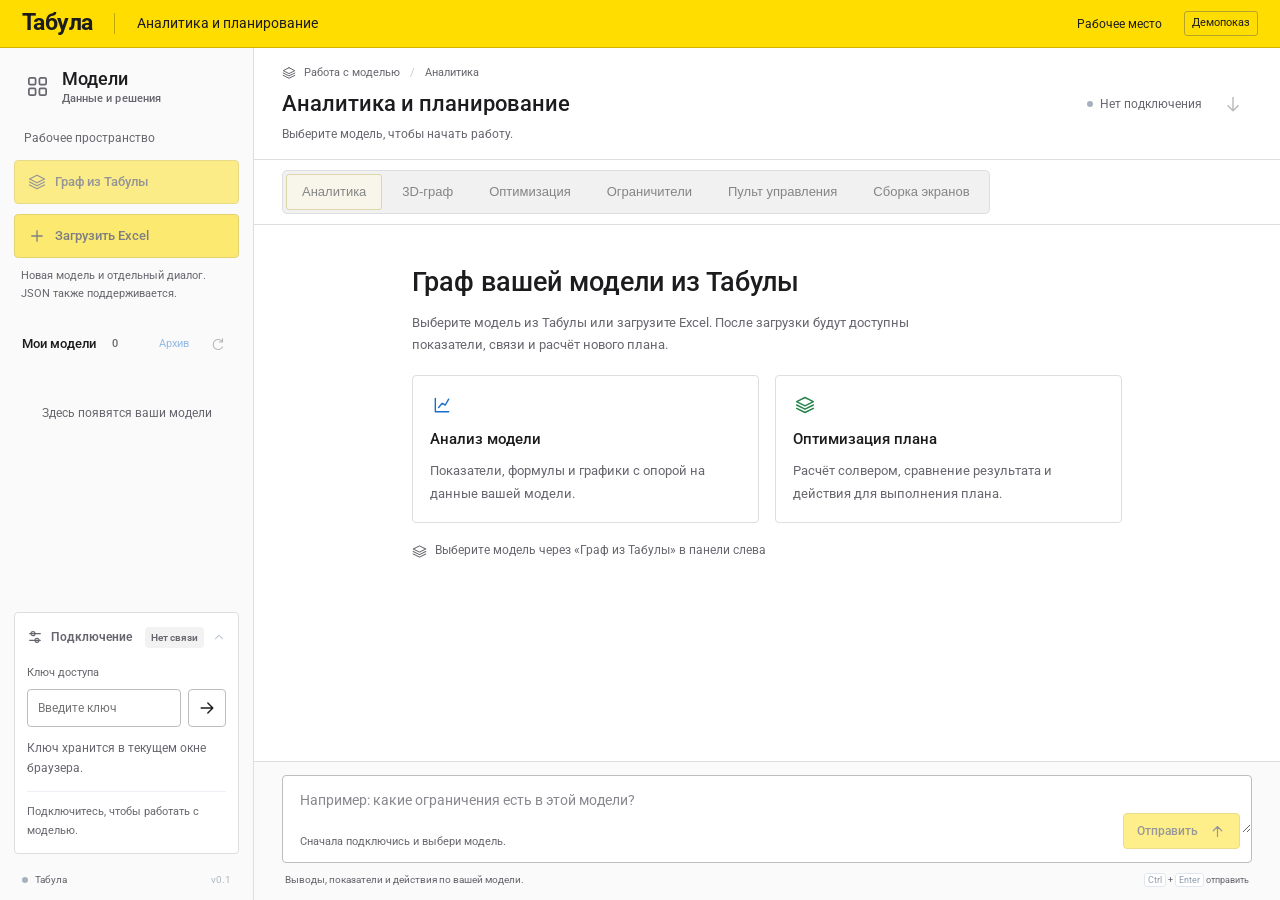
==== commit 8bf7e23a: "Publish Tabula workspace frontend" ====
--- a/index.html
+++ b/index.html
@@ -8,10 +8,12 @@
   <meta name="robots" content="noindex, nofollow">
   <meta name="referrer" content="no-referrer">
   <title>Табула · Аналитика и планирование</title>
-  <link rel="stylesheet" href="./style.css?v=20261026-constraints-1">
+  <link rel="stylesheet" href="./style.css?v=20261026-screens-1">
   <link rel="stylesheet" href="./charts.css?v=20261025-workspace-clean-3">
   <link rel="stylesheet" href="./dashboard.css?v=20261025-workspace-clean-3">
   <link rel="stylesheet" href="./constraints.css?v=20261026-constraints-2">
+  <link rel="stylesheet" href="./metric-insights.css?v=20261026-metrics-3">
+  <link rel="stylesheet" href="./screens.css?v=20261026-screens-1">
   <link rel="stylesheet" href="./model-flow.css?v=20261025-workspace-clean-3">
   <link rel="stylesheet" href="./model-graph.css?v=20261025-workspace-clean-3">
   <script src="./publicconfig.js?v=61fef1615470" defer></script>
@@ -20,9 +22,11 @@
   <script src="./charts.js?v=20261025-workspace-clean-3" defer></script>
   <script src="./model-graph.js?v=20261025-workspace-clean-3" defer></script>
   <script src="./model-flow.js?v=20261025-workspace-clean-3" defer></script>
-  <script src="./dashboard.js?v=20261026-constraints-1" defer></script>
+  <script src="./dashboard.js?v=20261026-screens-1" defer></script>
   <script src="./constraints.js?v=20261026-constraints-2" defer></script>
-  <script src="./app.js?v=20261026-constraints-1" defer></script>
+  <script src="./metric-insights.js?v=20261026-metrics-5" defer></script>
+  <script src="./screens.js?v=20261026-screens-1" defer></script>
+  <script src="./app.js?v=20261026-screens-1" defer></script>
 </head>
 <body>
   <svg class="icon-library" xmlns="http://www.w3.org/2000/svg" aria-hidden="true">
@@ -103,6 +107,7 @@
           <button type="button" data-workspace-mode="optimization" aria-pressed="false" disabled>Оптимизация</button>
           <button type="button" data-workspace-mode="constraints" aria-pressed="false" disabled>Ограничители</button>
           <button type="button" data-workspace-mode="dashboard" aria-pressed="false">Пульт управления</button>
+          <button type="button" data-workspace-mode="screens" aria-pressed="false">Сборка экранов</button>
         </div>
       </nav>
       <section id="tabula-model-picker" class="tabula-model-picker" aria-labelledby="tabula-picker-title" hidden>
@@ -116,6 +121,7 @@
       <section id="graph-workspace" class="model-graph-workspace" aria-label="Граф зависимостей модели" hidden></section>
       <section id="constraints-workspace" class="constraints-workspace" aria-label="Ограничители модели" hidden></section>
       <section id="dashboard-workspace" class="dashboard-workspace" aria-label="Пульт управления моделью" hidden></section>
+      <section id="screens-workspace" class="screens-workspace" aria-label="Сборка экранов" hidden></section>
       <section id="conversation" class="conversation" aria-live="polite" aria-label="Сообщения диалога">
         <div class="welcome">
           <span class="welcome-icon"><svg class="icon" aria-hidden="true" focusable="false"><use href="#i-layers"/></svg></span>
--- a/style.css
+++ b/style.css
@@ -106,6 +106,7 @@
 .workspace-mode-tabs button:disabled { opacity:.5; cursor:not-allowed; }
 body.dashboard-mode #conversation,body.dashboard-mode .composer-section,body.dashboard-mode #model-flow { display:none; }
 body.constraints-mode #conversation,body.constraints-mode .composer-section,body.constraints-mode #model-flow { display:none; }
+body.screens-mode #conversation,body.screens-mode .composer-section,body.screens-mode #model-flow { display:none; }
 .main.graph-is-open>#dashboard-workspace { display:none; }
 body.graph-mode #conversation,body.graph-mode .composer-section { display:none; }
 .workspace-mode-tabs { flex-wrap:wrap; }
--- a/metric-insights.css
+++ b/metric-insights.css
@@ -0,0 +1,37 @@
+.metric-insights { display: grid; gap: 14px; margin-top: 20px; min-width: 0; max-width: 100%; }
+.metric-insight { min-width: 0; padding: 19px; border: 1px solid #dce3ec; border-radius: 4px; background: #fbfcfe; color: var(--ink, #1c1c1f); overflow-wrap: anywhere; }
+.metric-insight-heading { display: flex; align-items: flex-start; justify-content: space-between; flex-wrap: wrap; gap: 10px; }
+.metric-insight-eyebrow { margin: 0 0 5px; color: #75839a; font-size: 11px; font-weight: 600; }
+.metric-insight-title { margin: 0; font-size: 17px; line-height: 1.35; }
+.metric-insight-scope { margin: 5px 0 0; color: #6d7d90; font-size: 12px; line-height: 1.4; }
+.metric-insight-assessment { padding: 5px 9px; border: 1px solid #d8e0eb; border-radius: 4px; background: #f1f5fa; color: #4a607a; font-size: 11px; font-weight: 600; }
+.metric-insight-conclusion { margin: 12px 0 0; color: #364b65; font-size: 13px; line-height: 1.55; }
+.metric-insight-facts { display: grid; grid-template-columns: repeat(auto-fit, minmax(min(100%, 145px), 1fr)); gap: 1px; margin-top: 15px; border: 1px solid #e2e8ef; background: #e2e8ef; }
+.metric-insight-fact { min-width: 0; padding: 11px 12px; background: #fff; }
+.metric-insight-fact-label { display: block; margin-bottom: 5px; color: #7a8798; font-size: 11px; line-height: 1.35; }
+.metric-insight-fact-value { display: block; color: #253e62; font-size: 14px; line-height: 1.4; }
+.metric-insight-note { margin: 10px 0 0; color: #718096; font-size: 12px; line-height: 1.5; }
+.metric-insight-observations { margin: 13px 0 0; padding-left: 17px; color: #4f6178; font-size: 12px; line-height: 1.55; }
+.metric-insight-observations li + li { margin-top: 6px; }
+.metric-insight-observations strong { display: inline; color: #354b65; }
+.metric-insight-observations strong + span::before { content: ": "; }
+.metric-insight-actions { margin-top: 17px; padding-top: 15px; border-top: 1px solid #e2e8ef; }
+.metric-insight-actions h4 { margin: 0; font-size: 13px; line-height: 1.4; }
+.metric-insight-actions > .metric-insight-note { margin-top: 4px; }
+.metric-insight-action-list { display: grid; grid-template-columns: repeat(auto-fit, minmax(min(100%, 190px), 1fr)); gap: 9px; margin-top: 12px; }
+.metric-insight-action { min-width: 0; padding: 12px; border: 1px solid #e0e6ee; border-radius: 4px; background: #fff; }
+.metric-insight-action h5 { margin: 0; color: #2b4360; font-size: 12px; line-height: 1.45; }
+.metric-insight-action p { margin: 7px 0 0; color: #596b80; font-size: 12px; line-height: 1.5; }
+.metric-insight-action p.metric-insight-action-context { color: #788698; font-size: 11px; }
+.metric-insight-discuss { min-height: 34px; margin-top: 9px; padding: 5px 0; border: 0; background: none; color: #3472b7; font: inherit; font-size: 12px; font-weight: 600; text-align: left; cursor: pointer; }
+.metric-insight-discuss:hover { color: #1f548d; text-decoration: underline; }
+.metric-insight-discuss:disabled { color: #9caabd; cursor: not-allowed; text-decoration: none; }
+.metric-insight-discuss:focus-visible { outline: 2px solid #3472b7; outline-offset: 2px; }
+@media (max-width: 680px) {
+  .metric-insight { padding: 14px; }
+  .metric-insight-title { font-size: 15px; }
+  .metric-insight-facts { grid-template-columns: repeat(2, minmax(0, 1fr)); }
+  .metric-insight-fact { padding: 10px; }
+  .metric-insight-fact:last-child:nth-child(odd) { grid-column: 1 / -1; }
+  .metric-insight-action-list { grid-template-columns: minmax(0, 1fr); }
+}
--- a/screens.css
+++ b/screens.css
@@ -0,0 +1,24 @@
+.tabula-screens { flex:1; min-width:0; min-height:0; overflow:auto; padding:22px 28px 30px; background:#f7f7f7; color:var(--ink,#202024); font:14px/1.5 Roboto,Arial,sans-serif; }
+.tabula-screens[hidden] { display:none!important; }
+.tabula-screens *, .ts-dialog * { box-sizing:border-box; }
+.tabula-screens button,.tabula-screens input,.tabula-screens select,.ts-dialog button,.ts-dialog input,.ts-dialog select { font:inherit; }
+.tabula-screens button,.ts-dialog button { cursor:pointer; }.tabula-screens button:disabled,.ts-dialog button:disabled { opacity:.45; cursor:not-allowed; }
+.tabula-screens :focus-visible,.ts-dialog :focus-visible { outline:2px solid #176ac4; outline-offset:3px; }
+.ts-header,.ts-header-actions,.ts-canvas-header,.ts-canvas-actions,.ts-widget-header,.ts-widget-actions,.ts-dialog-header,.ts-dialog-actions { display:flex; align-items:center; justify-content:space-between; gap:12px; }
+.ts-header { flex-wrap:wrap; margin-bottom:18px; }.ts-header h2 { margin:0; font-size:25px; line-height:1.3; font-weight:500; }.ts-subtitle { margin:5px 0 0; font-size:13px; color:#6b6b72; }.ts-header-actions { flex-wrap:wrap; justify-content:flex-end; gap:8px; }
+.ts-button { display:inline-flex; align-items:center; justify-content:center; min-height:37px; padding:7px 12px; border:1px solid #bdbdc3; border-radius:4px; background:#fff; color:#25252a; font-size:13px; line-height:1.4; }.ts-button:hover:not(:disabled) { background:#f0f0f0; }.ts-primary { border-color:#cfb400; background:#ffdf00; font-weight:500; }.ts-primary:hover:not(:disabled) { background:#ffe84b; }
+.ts-save-status { margin-right:5px; font-size:12px; color:#39825c; }.ts-unsaved { color:#8b6b10; }
+.ts-alert,.ts-notice { margin:0 0 14px; padding:10px 13px; border:1px solid #e6b9b3; border-radius:4px; background:#fff4f2; color:#813a33; font-size:13px; overflow-wrap:anywhere; }.ts-notice { border-color:#d4dfd8; background:#f5faf6; color:#3c674b; }
+.ts-tabs { display:flex; align-items:center; gap:5px; flex-wrap:wrap; margin-bottom:15px; padding:4px; background:#eaeaec; border:1px solid #dedee2; border-radius:5px; }.ts-screen-tab { min-height:35px; max-width:280px; padding:6px 14px; border:1px solid transparent; border-radius:3px; background:none; color:#505057; text-overflow:ellipsis; white-space:nowrap; overflow:hidden; }.ts-screen-tab.selected { border-color:#d3bf5e; background:#fffce1; color:#202024; }.ts-add-screen { margin-left:4px; min-height:32px; background:#fff; }
+.ts-workspace { display:grid; grid-template-columns:250px minmax(0,1fr); align-items:start; gap:18px; }.ts-palette { position:sticky; top:0; min-width:0; border:1px solid #dddde3; border-radius:5px; background:#fff; }.ts-palette-heading { padding:14px; border-bottom:1px solid #ededf0; font-weight:500; cursor:pointer; }.ts-palette-content { padding:13px; }.ts-help { margin:4px 0 10px; font-size:12px; line-height:1.5; color:#73737b; }.ts-palette-search { width:100%; min-width:0; min-height:36px; padding:7px 9px; border:1px solid #c4c4ca; border-radius:4px; font-size:13px!important; }.ts-create-metric { width:100%; margin:9px 0 12px; font-size:12px; }.ts-palette-list { max-height:calc(100dvh - 420px); min-height:140px; overflow:auto; margin:0 -6px; padding:0 6px 2px; scrollbar-width:thin; }.ts-metric-item { display:flex; align-items:center; justify-content:space-between; gap:6px; padding:10px 0; border-bottom:1px solid #eeeef1; cursor:grab; }.ts-metric-item:last-child { border-bottom:0; }.ts-metric-item:active { cursor:grabbing; }.ts-metric-info { min-width:0; flex:1; }.ts-metric-info strong { display:block; font-size:12px; line-height:1.45; font-weight:500; overflow-wrap:anywhere; }.ts-metric-info span { display:block; margin-top:3px; font-size:11px; color:#85858e; }
+.ts-icon-button { flex:none; width:28px; height:28px; padding:1px; border:1px solid transparent; border-radius:3px; background:transparent; color:#787880; line-height:1; font-size:16px!important; }.ts-icon-button:hover:not(:disabled) { border-color:#d8d8de; background:#fafafa; color:#222; }.ts-delete:hover:not(:disabled) { color:#b43e31; border-color:#e6c6c1; background:#fff9f8; }.ts-link { padding:4px 0; border:0; background:none; font-size:12px!important; color:#176cc0; }.ts-link:hover { text-decoration:underline; }.ts-danger { color:#a2594d; }
+.ts-canvas { min-width:0; padding:17px; border:1px solid #dddde3; border-radius:5px; background:#efeff1; }.ts-canvas-header { align-items:flex-start; gap:14px; margin-bottom:12px; flex-wrap:wrap; }.ts-canvas-header h3 { margin:0; font-size:18px; line-height:1.4; font-weight:500; overflow-wrap:anywhere; }.ts-canvas-header .ts-help { margin-bottom:0; }.ts-canvas-actions { justify-content:flex-end; gap:15px; flex-wrap:wrap; }.ts-widget-grid { display:grid; grid-template-columns:repeat(2,minmax(0,1fr)); gap:0 14px; align-items:start; }.ts-widget { min-width:0; margin-bottom:14px; border:1px solid #d9d9df; border-radius:5px; background:#fff; overflow:hidden; }.ts-widget-full { grid-column:1/-1; }.ts-widget-header { align-items:flex-start; gap:7px; padding:12px 12px 10px; border-bottom:1px solid #eeeef1; }.ts-widget-header h3 { flex:1; min-width:0; margin:4px 0 0; font-size:13px; line-height:1.45; font-weight:500; overflow-wrap:anywhere; }.ts-widget-actions { flex:none; gap:2px; flex-wrap:wrap; justify-content:flex-end; }.ts-widget-actions .ts-link { margin:2px 4px; }.ts-drag-handle { flex:none; width:21px; min-height:26px; padding:0; border:0; background:transparent; color:#9999a1; font-size:20px!important; line-height:1.2; cursor:grab!important; touch-action:none; }.ts-drag-handle:active { cursor:grabbing!important; }.ts-widget-body { padding:15px; }.ts-value { display:flex; align-items:baseline; flex-wrap:wrap; gap:8px; min-width:0; }.ts-value strong { font-size:25px; line-height:1.35; font-weight:500; font-variant-numeric:tabular-nums; overflow-wrap:anywhere; }.ts-value>span { color:#777780; font-size:13px; }.ts-value-period { margin:4px 0 10px; color:#7c7c85; font-size:11px; line-height:1.45; overflow-wrap:anywhere; }.ts-chart-stage { position:relative; min-height:245px; }.ts-chart-stage>svg { display:block; width:100%; max-width:100%; height:auto; overflow:hidden; }.ts-widget-unavailable { margin:0 0 12px; padding:15px; border:1px dashed #c7c7ce; background:#f8f8fa; color:#777780; font-size:13px; line-height:1.6; }
+.ts-widget-cell { position:relative; min-width:0; }.ts-widget-cell-full { grid-column:1/-1; }
+.ts-drop-slot { position:absolute; top:-7px; left:0; right:0; z-index:4; height:0; min-width:0; border:0 solid transparent; border-radius:4px; color:transparent; text-align:center; font-size:11px; overflow:hidden; }.ts-dragging .ts-drop-slot { height:21px; border:1px dashed #b8c9dc; color:#8a9bb0; line-height:19px; background:#f6f9fc; }.ts-drop-last { position:relative; top:0; grid-column:1/-1; }.ts-dragging .ts-drop-slot:not(.ts-drop-last)::before { content:"Поставить карточку здесь"; }.ts-drop-over { outline:2px solid #2577c7!important; outline-offset:1px; background:#f1f8ff!important; }.ts-canvas-empty,.ts-empty,.ts-loading { padding:35px 22px; border:1px dashed #c8c8d0; border-radius:4px; background:#fafafa; color:#787880; text-align:center; }.ts-canvas-empty { grid-column:1/-1; min-height:300px; display:flex; flex-direction:column; justify-content:center; align-items:center; }.ts-empty-symbol { display:inline-flex; align-items:center; justify-content:center; width:44px; height:44px; margin-bottom:10px; border:1px solid #e2d5a2; border-radius:5px; background:#fffcef; color:#a78d32; font-size:27px; }.ts-canvas-empty h4,.ts-empty h3 { margin:5px 0; font-size:16px; color:#4c4c55; font-weight:500; }.ts-canvas-empty p,.ts-empty p { max-width:360px; margin:5px auto 16px; font-size:13px; line-height:1.6; }.ts-start { padding:65px 25px; border-style:solid; }
+.ts-table-wrap { max-height:370px; overflow:auto; }.ts-data-table { width:100%; border-collapse:collapse; font-size:12px; font-variant-numeric:tabular-nums; }.ts-data-table th,.ts-data-table td { padding:8px 10px; text-align:left; border-bottom:1px solid #ededf0; }.ts-data-table th { position:sticky; top:0; background:#f8f8fa; color:#71717a; font-weight:500; }.ts-data-table th:last-child,.ts-data-table td:last-child { text-align:right; }
+.ts-dialog { width:min(650px,calc(100vw - 28px)); max-height:calc(100dvh - 28px); padding:0; border:1px solid #bdbdc5; border-radius:5px; background:#fff; color:#202024; box-shadow:0 16px 65px #0003; font:14px/1.5 Roboto,Arial,sans-serif; overflow:auto; }.ts-dialog::backdrop { background:#0006; }.ts-dialog-header { position:sticky; top:0; z-index:2; padding:17px 20px; border-bottom:1px solid #e8e8ec; background:#fff; }.ts-dialog-header h2 { min-width:0; margin:0; font-size:19px; font-weight:500; line-height:1.4; }.ts-close { width:30px; height:30px; padding:0; border:0; background:none; color:#888; font-size:23px!important; }.ts-editor-body,.ts-rename-form { padding:18px 20px; }.ts-field { display:flex; flex-direction:column; gap:6px; min-width:0; margin:0 0 15px; color:#686871; font-size:12px; }.ts-field input,.ts-field select,.ts-field textarea { width:100%; min-width:0; min-height:38px; padding:8px 10px; border:1px solid #bfc0c7; border-radius:4px; background:#fff; color:#26262c; font-size:14px; }.ts-config-row,.ts-dimension-fields { display:grid; grid-template-columns:repeat(2,minmax(0,1fr)); gap:0 14px; }.ts-editor-section { margin:5px 0 13px; font-size:14px; font-weight:500; }.ts-dialog-actions { justify-content:flex-end; padding:14px 20px; border-top:1px solid #ededf0; background:#fafafa; }.ts-rename-form .ts-dialog-actions { padding:15px 0 0; }.ts-inline-error { margin:5px 0; color:#9b4136; font-size:12px; }
+@media(max-width:1120px) { .tabula-screens { padding:18px; }.ts-workspace { grid-template-columns:215px minmax(0,1fr); gap:12px; }.ts-widget-grid { grid-template-columns:minmax(0,1fr); }.ts-widget-actions { max-width:150px; } }
+.ts-operands { display:grid; gap:10px; }.ts-operand { display:flex; align-items:flex-start; gap:11px; padding:12px; border:1px solid #e1e1e7; border-radius:4px; background:#fafafa; }.ts-operand-alias { display:grid; place-items:center; flex:none; width:28px; height:28px; margin-top:18px; border:1px solid #d4c778; border-radius:4px; background:#fffce7; color:#817028; }.ts-operand-controls { display:grid; grid-template-columns:minmax(0,1fr); flex:1; min-width:0; }.ts-operand-controls .ts-field { margin-bottom:10px; }.ts-operand-controls .ts-field:last-child { margin-bottom:0; }.ts-formula-templates { display:flex; flex-wrap:wrap; gap:6px; margin-bottom:13px; }.ts-template { padding:5px 8px; border:1px solid #d8d8df; border-radius:4px; background:#f8f8fa; color:#64646e; font-size:11px!important; }.ts-template:hover { background:#fffce6; border-color:#d7c86e; }.ts-expression { font-family:Consolas,monospace!important; }.ts-preview { margin:10px 0 0; }.ts-preview-success { color:#337b54; font-size:12px; }.ts-derived-save-note { margin:0; padding:0 20px 15px; color:#7b7b83; font-size:11px; }.ts-calculated-label { color:#9b7d1a!important; }
+.ts-dialog-actions { position:sticky; bottom:0; z-index:3; flex-wrap:wrap; box-shadow:0 -3px 10px #00000004; }
+.ts-data-warnings { margin:10px 0 0; padding-left:17px; color:#8b6b20; font-size:12px; line-height:1.5; overflow-wrap:anywhere; }.ts-data-warnings li+li { margin-top:4px; }
+@media(max-width:760px) { .tabula-screens { padding:15px 12px; }.ts-header h2 { font-size:22px; }.ts-header-actions { justify-content:flex-start; width:100%; }.ts-save-status { flex:1; }.ts-workspace { grid-template-columns:minmax(0,1fr); }.ts-palette { position:static; }.ts-palette-heading { border-bottom:0; }.ts-palette-details[open] .ts-palette-heading { border-bottom:1px solid #ededf0; }.ts-palette-list { max-height:300px; }.ts-canvas { padding:12px; }.ts-canvas-header h3 { font-size:17px; }.ts-canvas-actions { gap:15px; }.ts-widget-header { flex-wrap:wrap; }.ts-widget-header h3 { flex:1 1 calc(100% - 50px); }.ts-widget-actions { margin-left:27px; max-width:none; width:calc(100% - 27px); justify-content:flex-end; }.ts-widget-body { padding:12px; }.ts-value strong { font-size:23px; }.ts-config-row,.ts-dimension-fields { grid-template-columns:minmax(0,1fr); }.ts-dialog-header,.ts-editor-body,.ts-rename-form { padding-left:15px; padding-right:15px; }.ts-screen-tab { max-width:200px; } }
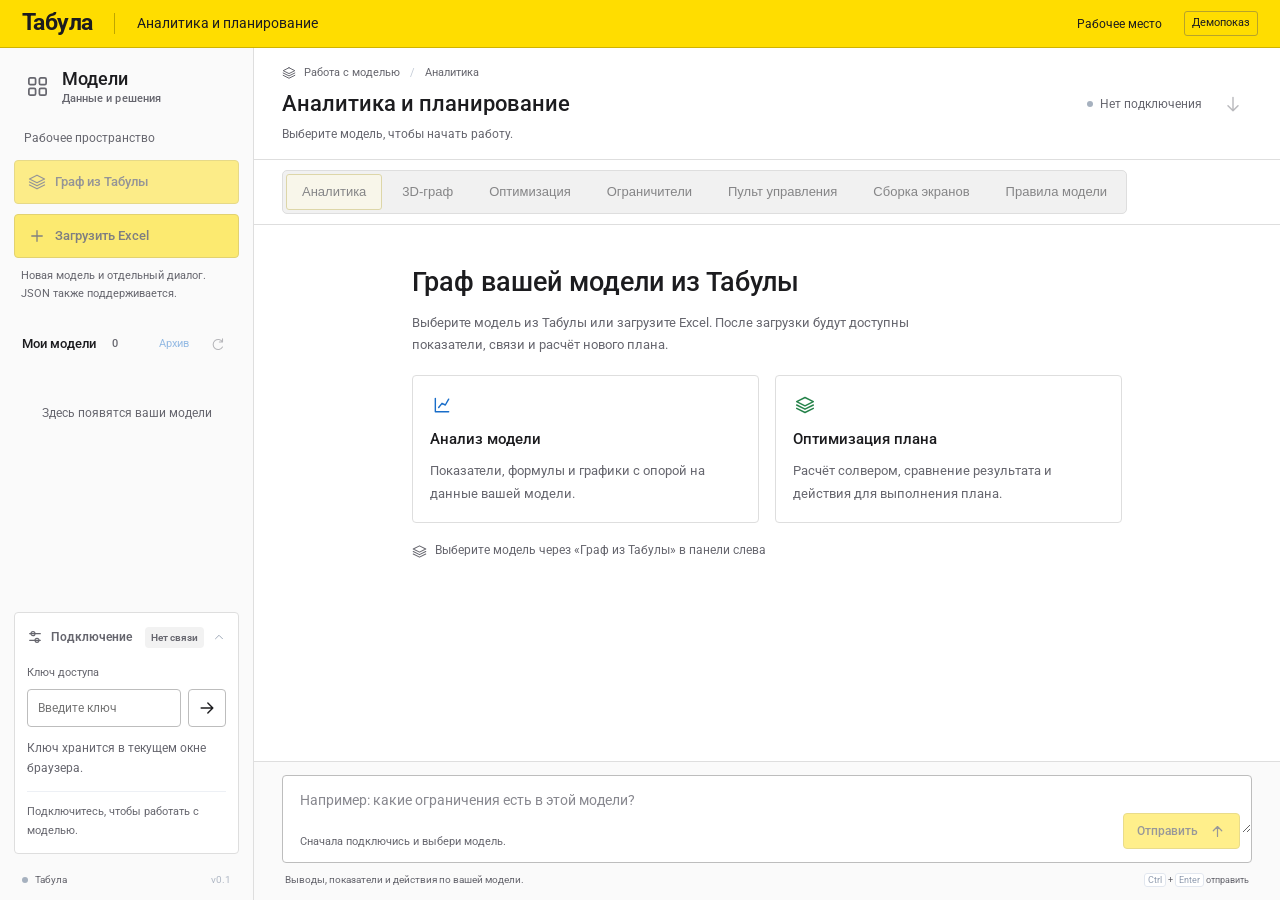
==== commit 2c77f726: "Publish Tabula workspace frontend" ====
--- a/index.html
+++ b/index.html
@@ -8,12 +8,13 @@
   <meta name="robots" content="noindex, nofollow">
   <meta name="referrer" content="no-referrer">
   <title>Табула · Аналитика и планирование</title>
-  <link rel="stylesheet" href="./style.css?v=20261026-screens-1">
+  <link rel="stylesheet" href="./style.css?v=20261026-rules-1">
   <link rel="stylesheet" href="./charts.css?v=20261025-workspace-clean-3">
   <link rel="stylesheet" href="./dashboard.css?v=20261025-workspace-clean-3">
   <link rel="stylesheet" href="./constraints.css?v=20261026-constraints-2">
   <link rel="stylesheet" href="./metric-insights.css?v=20261026-metrics-3">
-  <link rel="stylesheet" href="./screens.css?v=20261026-screens-1">
+  <link rel="stylesheet" href="./screens.css?v=20261026-pivot-3">
+  <link rel="stylesheet" href="./business-rules.css?v=20261026-rules-1">
   <link rel="stylesheet" href="./model-flow.css?v=20261025-workspace-clean-3">
   <link rel="stylesheet" href="./model-graph.css?v=20261025-workspace-clean-3">
   <script src="./publicconfig.js?v=61fef1615470" defer></script>
@@ -25,8 +26,9 @@
   <script src="./dashboard.js?v=20261026-screens-1" defer></script>
   <script src="./constraints.js?v=20261026-constraints-2" defer></script>
   <script src="./metric-insights.js?v=20261026-metrics-5" defer></script>
-  <script src="./screens.js?v=20261026-screens-1" defer></script>
-  <script src="./app.js?v=20261026-screens-1" defer></script>
+  <script src="./screens.js?v=20261026-pivot-3" defer></script>
+  <script src="./business-rules.js?v=20261026-rules-1" defer></script>
+  <script src="./app.js?v=20261026-rules-1" defer></script>
 </head>
 <body>
   <svg class="icon-library" xmlns="http://www.w3.org/2000/svg" aria-hidden="true">
@@ -108,6 +110,7 @@
           <button type="button" data-workspace-mode="constraints" aria-pressed="false" disabled>Ограничители</button>
           <button type="button" data-workspace-mode="dashboard" aria-pressed="false">Пульт управления</button>
           <button type="button" data-workspace-mode="screens" aria-pressed="false">Сборка экранов</button>
+          <button type="button" data-workspace-mode="business-rules" aria-pressed="false">Правила модели</button>
         </div>
       </nav>
       <section id="tabula-model-picker" class="tabula-model-picker" aria-labelledby="tabula-picker-title" hidden>
@@ -122,6 +125,7 @@
       <section id="constraints-workspace" class="constraints-workspace" aria-label="Ограничители модели" hidden></section>
       <section id="dashboard-workspace" class="dashboard-workspace" aria-label="Пульт управления моделью" hidden></section>
       <section id="screens-workspace" class="screens-workspace" aria-label="Сборка экранов" hidden></section>
+      <section id="business-rules-workspace" aria-label="Правила модели" hidden></section>
       <section id="conversation" class="conversation" aria-live="polite" aria-label="Сообщения диалога">
         <div class="welcome">
           <span class="welcome-icon"><svg class="icon" aria-hidden="true" focusable="false"><use href="#i-layers"/></svg></span>
--- a/style.css
+++ b/style.css
@@ -107,6 +107,7 @@
 body.dashboard-mode #conversation,body.dashboard-mode .composer-section,body.dashboard-mode #model-flow { display:none; }
 body.constraints-mode #conversation,body.constraints-mode .composer-section,body.constraints-mode #model-flow { display:none; }
 body.screens-mode #conversation,body.screens-mode .composer-section,body.screens-mode #model-flow { display:none; }
+body.business-rules-mode #conversation,body.business-rules-mode .composer-section,body.business-rules-mode #model-flow { display:none; }
 .main.graph-is-open>#dashboard-workspace { display:none; }
 body.graph-mode #conversation,body.graph-mode .composer-section { display:none; }
 .workspace-mode-tabs { flex-wrap:wrap; }
--- a/screens.css
+++ b/screens.css
@@ -21,4 +21,27 @@
 .ts-operands { display:grid; gap:10px; }.ts-operand { display:flex; align-items:flex-start; gap:11px; padding:12px; border:1px solid #e1e1e7; border-radius:4px; background:#fafafa; }.ts-operand-alias { display:grid; place-items:center; flex:none; width:28px; height:28px; margin-top:18px; border:1px solid #d4c778; border-radius:4px; background:#fffce7; color:#817028; }.ts-operand-controls { display:grid; grid-template-columns:minmax(0,1fr); flex:1; min-width:0; }.ts-operand-controls .ts-field { margin-bottom:10px; }.ts-operand-controls .ts-field:last-child { margin-bottom:0; }.ts-formula-templates { display:flex; flex-wrap:wrap; gap:6px; margin-bottom:13px; }.ts-template { padding:5px 8px; border:1px solid #d8d8df; border-radius:4px; background:#f8f8fa; color:#64646e; font-size:11px!important; }.ts-template:hover { background:#fffce6; border-color:#d7c86e; }.ts-expression { font-family:Consolas,monospace!important; }.ts-preview { margin:10px 0 0; }.ts-preview-success { color:#337b54; font-size:12px; }.ts-derived-save-note { margin:0; padding:0 20px 15px; color:#7b7b83; font-size:11px; }.ts-calculated-label { color:#9b7d1a!important; }
 .ts-dialog-actions { position:sticky; bottom:0; z-index:3; flex-wrap:wrap; box-shadow:0 -3px 10px #00000004; }
 .ts-data-warnings { margin:10px 0 0; padding-left:17px; color:#8b6b20; font-size:12px; line-height:1.5; overflow-wrap:anywhere; }.ts-data-warnings li+li { margin-top:4px; }
+.ts-create-pivot { width:100%; margin:-4px 0 12px; font-size:12px; }
+.ts-pivot-wrap { max-width:100%; border:1px solid #e1e1e6; border-radius:4px; overscroll-behavior-inline:contain; }
+.ts-pivot-table { width:max-content; min-width:100%; border-collapse:separate; border-spacing:0; }
+.ts-pivot-table th,.ts-pivot-table td { min-width:110px; text-align:right; white-space:nowrap; border-right:1px solid #ededf0; }
+.ts-pivot-table .ts-pivot-row-heading { position:sticky; left:0; z-index:1; min-width:170px; max-width:270px; text-align:left; white-space:normal; background:#fff; box-shadow:1px 0 #e1e1e6; }
+.ts-pivot-table thead th { z-index:2; background:#f4f4f6; }.ts-pivot-table thead .ts-pivot-row-heading { z-index:3; background:#f4f4f6; }
+.ts-pivot-table tbody th { top:auto; color:#3b3b42; font-weight:500; }.ts-pivot-table tbody tr:last-child>* { border-bottom:0; }
+.ts-pivot-row-name { display:block; overflow-wrap:anywhere; }.ts-pivot-row-meta { display:block; margin-top:3px; color:#86868e; font-size:10px; font-weight:400; }
+.ts-pivot-missing { color:#9999a1; }.ts-pivot-note { margin:9px 0 0; color:#85858e; font-size:11px; }
+.ts-pivot-dialog { width:min(1080px,calc(100vw - 28px)); }
+.ts-pivot-builder { display:grid; grid-template-columns:320px minmax(0,1fr); min-width:0; height:min(720px,calc(100dvh - 160px)); overflow:hidden; }.ts-pivot-controls { min-width:0; min-height:0; overflow:auto; padding:18px 20px; border-right:1px solid #e5e5eb; background:#fafafa; scrollbar-width:thin; }
+.ts-pivot-preview { min-width:0; min-height:0; overflow:auto; padding:20px; }.ts-pivot-preview h3 { margin:0 0 7px; font-size:16px; font-weight:500; }.ts-pivot-preview .ts-pivot-wrap { max-height:440px; }
+.ts-pivot-table thead th:not(:first-child) { max-width:170px; white-space:normal; overflow-wrap:break-word; }
+.ts-pivot-preview-placeholder { display:flex; min-height:280px; align-items:center; justify-content:center; flex-direction:column; padding:25px; border:1px dashed #d4d4dd; border-radius:5px; color:#7d7d86; text-align:center; }
+.ts-pivot-preview-placeholder strong { margin:6px 0; color:#55555f; font-size:15px; font-weight:500; }.ts-pivot-preview-placeholder p { max-width:330px; margin:4px 0; font-size:12px; }
+.ts-pivot-section { margin:0 0 17px; padding:0 0 15px; border-bottom:1px solid #e4e4e9; }.ts-pivot-section:last-child { margin-bottom:0; padding-bottom:0; border-bottom:0; }
+.ts-pivot-section h3 { margin:0 0 10px; color:#3f3f48; font-size:13px; font-weight:500; }.ts-pivot-section .ts-field:last-child { margin-bottom:0; }
+.ts-pivot-rows { max-height:205px; overflow:auto; margin-top:8px; border:1px solid #d7d7df; border-radius:4px; background:#fff; }.ts-pivot-row-option { display:flex; align-items:flex-start; gap:8px; margin:0; padding:9px 10px; border-bottom:1px solid #ededf0; color:#44444d; cursor:pointer; font-size:12px; line-height:1.45; }.ts-pivot-row-option:last-child { border-bottom:0; }.ts-pivot-row-option input { flex:none; width:15px; min-height:15px; margin:2px 0 0; accent-color:#b6a100; }.ts-pivot-row-option span { min-width:0; overflow-wrap:anywhere; }
+.ts-pivot-toolbar { display:flex; gap:10px; align-items:center; justify-content:space-between; flex-wrap:wrap; margin:7px 0 0; }.ts-pivot-toolbar .ts-help { margin:0; }.ts-pivot-preview-button { width:100%; }
+.ts-pivot-measure { margin:0 0 12px; padding:11px; border:1px solid #dedee5; border-radius:4px; background:#fff; }.ts-pivot-measure .ts-field { margin-bottom:10px; }.ts-pivot-measure .ts-field select { font-size:12px; }.ts-pivot-series-details summary { color:#686873; cursor:pointer; font-size:12px; }.ts-pivot-series-details .ts-help { margin-top:8px; margin-bottom:0; }.ts-pivot-multiselect { min-height:74px!important; padding:4px!important; font-size:12px!important; }.ts-pivot-multiselect option { padding:4px 6px; border-radius:2px; }.ts-pivot-feedback { margin:12px 0 0; }
+.ts-pivot-metric-list { max-height:190px; margin-top:8px; overflow:auto; border:1px solid #dedee5; border-radius:4px; background:#fff; scrollbar-width:thin; }.ts-pivot-metric-choice { display:flex; align-items:center; gap:8px; padding:8px 9px; border-bottom:1px solid #ededf0; cursor:grab; font-size:12px; }.ts-pivot-metric-choice:last-child { border-bottom:0; }.ts-pivot-metric-choice:has(input:checked) { background:#fffce7; }.ts-pivot-metric-choice input { width:15px; height:15px; flex:none; accent-color:#b6a100; }.ts-pivot-metric-info { flex:1; min-width:0; }.ts-pivot-metric-info strong { display:block; font-weight:500; overflow-wrap:anywhere; }.ts-pivot-metric-info>span { display:block; margin-top:2px; color:#85858e; font-size:10px; }.ts-pivot-metric-grip { color:#a0a0a8; font-size:17px; }.ts-pivot-selected-measures { min-height:85px; margin-top:11px; padding:10px; border:1px dashed #c8c8d1; border-radius:4px; background:#f1f1f4; }.ts-pivot-selected-measures h4 { margin:0 0 9px; color:#6d6d77; font-size:11px; font-weight:500; }.ts-pivot-selected-measures .ts-pivot-measure:last-child { margin-bottom:0; }.ts-pivot-measure-heading { display:flex; align-items:flex-start; gap:8px; justify-content:space-between; margin:0 0 8px; }.ts-pivot-measure-heading strong { min-width:0; margin-top:3px; font-size:12px; font-weight:500; overflow-wrap:anywhere; }.ts-pivot-drop-help { padding:8px 0; text-align:center; }
+.ts-pivot-view-tabs { display:none; }
+@media(max-width:760px) { .ts-pivot-view-tabs { display:flex; gap:6px; padding:9px 15px; border-bottom:1px solid #e5e5eb; background:#fafafa; }.ts-pivot-view-tabs .ts-button { flex:1; font-size:12px; }.ts-pivot-view-tabs [aria-pressed="true"] { background:#fffce1; border-color:#d3bf5e; }.ts-pivot-builder { display:block; height:calc(100dvh - 250px); max-height:620px; min-height:180px; overflow:hidden; }.ts-pivot-controls { height:100%; max-height:none; padding:15px; border-right:0; }.ts-pivot-preview { height:100%; overflow:auto; padding:15px; }.ts-pivot-mobile-preview .ts-pivot-controls,.ts-pivot-mobile-controls .ts-pivot-preview { display:none; }.ts-pivot-preview .ts-pivot-wrap { max-height:calc(100dvh - 400px); min-height:80px; }.ts-pivot-preview-placeholder { min-height:200px; }.ts-pivot-table .ts-pivot-row-heading { min-width:135px; max-width:180px; }.ts-pivot-table th,.ts-pivot-table td { min-width:95px; }.ts-pivot-rows { max-height:180px; } }
 @media(max-width:760px) { .tabula-screens { padding:15px 12px; }.ts-header h2 { font-size:22px; }.ts-header-actions { justify-content:flex-start; width:100%; }.ts-save-status { flex:1; }.ts-workspace { grid-template-columns:minmax(0,1fr); }.ts-palette { position:static; }.ts-palette-heading { border-bottom:0; }.ts-palette-details[open] .ts-palette-heading { border-bottom:1px solid #ededf0; }.ts-palette-list { max-height:300px; }.ts-canvas { padding:12px; }.ts-canvas-header h3 { font-size:17px; }.ts-canvas-actions { gap:15px; }.ts-widget-header { flex-wrap:wrap; }.ts-widget-header h3 { flex:1 1 calc(100% - 50px); }.ts-widget-actions { margin-left:27px; max-width:none; width:calc(100% - 27px); justify-content:flex-end; }.ts-widget-body { padding:12px; }.ts-value strong { font-size:23px; }.ts-config-row,.ts-dimension-fields { grid-template-columns:minmax(0,1fr); }.ts-dialog-header,.ts-editor-body,.ts-rename-form { padding-left:15px; padding-right:15px; }.ts-screen-tab { max-width:200px; } }
--- a/business-rules.css
+++ b/business-rules.css
@@ -0,0 +1,34 @@
+.tabula-business-rules { flex: 1; min-width: 0; min-height: 0; overflow: auto; padding: 24px max(24px, calc((100% - 1160px) / 2)); background: #f7f7f7; color: #252529; font: 14px/1.55 Roboto, Arial, sans-serif; }
+.tabula-business-rules[hidden] { display: none !important; }
+.tabula-business-rules *, .br-dialog * { box-sizing: border-box; }
+.tabula-business-rules button, .tabula-business-rules input, .tabula-business-rules textarea, .tabula-business-rules select, .br-dialog input, .br-dialog button { font: inherit; }
+.tabula-business-rules :focus-visible, .br-dialog :focus-visible { outline: 2px solid #176ac6; outline-offset: 3px; }
+.tabula-business-rules button:disabled, .br-dialog button:disabled { opacity: .55; cursor: not-allowed; }
+.br-header, .br-card-head, .br-section-head { display: flex; justify-content: space-between; align-items: flex-start; gap: 12px; }
+.br-header { margin-bottom: 8px; }.br-header h2 { margin: 0; font-size: 26px; font-weight: 500; line-height: 1.3; }
+.br-subtitle { margin: 5px 0 0; color: #676770; }.br-source { margin: 0 0 12px; color: #686870; font-size: 12px; }
+.br-muted, .br-meta, .br-provenance, .br-confirmed-by, .br-footer { color: #686870; font-size: 12px; line-height: 1.6; }
+.br-footer { margin: 20px 0 0; }.br-meta { margin: 5px 0 12px; }.br-provenance { padding-top: 12px; margin-bottom: 0; border-top: 1px solid #eee; }.br-confirmed-by { color: #287042; margin-bottom: 0; }
+.br-button { display: inline-flex; align-items: center; justify-content: center; min-height: 38px; padding: 8px 12px; border: 1px solid #bebec3; border-radius: 4px; background: #fff; color: #252529; cursor: pointer; }
+.br-button:hover:not(:disabled) { background: #f1f1f1; }.br-primary { background: #ffdc00; border-color: #cbb000; font-weight: 500; }.br-primary:hover:not(:disabled) { background: #ffe756; }
+.br-actions { display: flex; flex-wrap: wrap; gap: 8px; margin-top: 14px; }.br-toolbar { margin: 0 0 16px; }
+.br-alert, .br-notice { padding: 11px 13px; border-radius: 4px; border: 1px solid #edb9b2; background: #fff4f2; color: #88362e; font-size: 13px; overflow-wrap: anywhere; }
+.br-notice { border-color: #c8d9c5; background: #f1f8ee; color: #3c6533; }
+.br-model-facts { margin: 0 0 20px; padding: 13px 16px; border: 1px solid #dddddf; border-radius: 5px; background: #fff; }.br-model-facts > summary { width: fit-content; color: #286ba7; cursor: pointer; font-weight: 500; }
+.br-facts-grid { display: grid; grid-template-columns: repeat(auto-fit, minmax(min(100%, 245px), 1fr)); gap: 10px; }.br-fact { min-width: 0; padding: 12px; border: 1px solid #e7e7e9; border-radius: 4px; background: #fafafa; }.br-fact h4 { margin: 0; font-size: 14px; font-weight: 500; }.br-fact p { margin: 5px 0 0; }
+.br-rule-list { display: grid; gap: 12px; }.br-rule { min-width: 0; padding: 18px; border: 1px solid #dddddf; border-radius: 5px; background: #fff; }.br-card-head h3 { margin: 0; font-size: 17px; font-weight: 500; line-height: 1.4; }
+.br-status { display: inline-block; flex: none; padding: 3px 8px; max-width: 45%; border-radius: 3px; background: #f0f0f1; color: #616169; font-size: 11px; }.br-proposal { background: #fff4d5; color: #806113; }.br-confirmed { background: #eaf5eb; color: #287042; }
+.br-content { display: grid; grid-template-columns: 200px minmax(0, 1fr); gap: 7px 18px; margin: 13px 0; font-size: 13px; }.br-content dt { color: #686870; }.br-content dd { margin: 0; white-space: pre-wrap; }
+.br-rule *, .br-fact *, .br-history * { overflow-wrap: anywhere; }
+.br-filters { display: flex; gap: 10px; margin-top: 20px; }.br-filters input { flex: 1; min-width: 0; }.br-filters select { flex: 0 1 190px; }.br-count { color: #78787e; font-size: 12px; margin: 10px 0; }
+.br-filters input, .br-filters select, .br-field input:not([type="checkbox"]), .br-field select, .br-field textarea { width: 100%; min-width: 0; min-height: 38px; padding: 8px 10px; border: 1px solid #bdbdc4; border-radius: 4px; background: #fff; color: #252529; }
+.br-field textarea { resize: vertical; line-height: 1.5; }.br-field input:disabled, .br-field select:disabled, .br-field textarea:disabled { background: #f5f5f5; }
+.br-empty { padding: 22px; border: 1px dashed #ccc; border-radius: 4px; color: #686870; background: #fff; }
+.br-editor, .br-history, .br-import { margin: 0 0 18px; padding: 20px; border: 1px solid #d9c75e; border-radius: 5px; background: #fffef5; }.br-editor h3, .br-section-head h3 { margin: 0; font-size: 19px; font-weight: 500; }
+.br-form-grid { display: grid; grid-template-columns: repeat(2, minmax(0, 1fr)); gap: 12px 16px; margin-top: 15px; }.br-field { display: flex; flex-direction: column; gap: 5px; min-width: 0; font-size: 13px; }.br-label { font-weight: 500; }.br-field small { font-size: 11px; }.br-field input[type="checkbox"] { align-self: flex-start; width: 19px; height: 19px; accent-color: #bba400; }
+.br-origin { display: grid; grid-template-columns: minmax(150px, .7fr) minmax(0, 1fr); gap: 12px 16px; min-width: 0; margin: 18px 0 0; padding: 14px; border: 1px solid #e4dfc5; border-radius: 4px; }.br-origin legend { padding: 0 7px; font-weight: 500; font-size: 13px; }.br-origin .br-field:last-child { grid-column: 1 / -1; }
+.br-main-explanation { margin-top: 17px; }.br-optional { margin-top: 12px; padding: 12px; border: 1px solid #e5e0c8; border-radius: 4px; background: #fff; }.br-optional > summary { width: fit-content; color: #4e4e58; font-size: 13px; cursor: pointer; }
+.br-history { border-color: #d5dce4; background: #f1f5fa; }.br-history-entry { margin-top: 15px; }.br-section-head { align-items: center; }
+.br-import { border-color: #cad8c5; background: #f5f9f1; }.br-import-list { display: grid; gap: 12px; max-height: 440px; overflow: auto; margin-bottom: 14px; }
+.br-dialog { width: min(530px, calc(100vw - 28px)); max-height: calc(100dvh - 28px); overflow: auto; padding: 24px; border: 1px solid #bdbdc4; border-radius: 5px; background: #fff; color: #252529; box-shadow: 0 16px 65px #0004; font: 14px/1.55 Roboto, Arial, sans-serif; }.br-dialog::backdrop { background: #0006; }.br-dialog h2 { margin: 0; font-size: 21px; font-weight: 500; }.br-dialog .br-field { margin-top: 14px; }
+@media (max-width: 760px) { .tabula-business-rules { padding: 17px 14px; }.br-header h2 { font-size: 23px; }.br-card-head { flex-wrap: wrap; gap: 8px; }.br-status { max-width: 100%; }.br-rule { padding: 15px; }.br-content { grid-template-columns: 1fr; gap: 2px; }.br-content dd { margin-bottom: 10px; }.br-form-grid, .br-origin { grid-template-columns: 1fr; }.br-origin .br-field:last-child { grid-column: auto; }.br-editor, .br-history { padding: 15px; }.br-filters { flex-wrap: wrap; }.br-filters input { flex-basis: 100%; }.br-filters select { flex: 1; }.br-toolbar .br-button { flex: 1 1 auto; }.br-dialog { padding: 18px; }.br-actions .br-button { min-height: 42px; }.br-field input:not([type="checkbox"]), .br-field select, .br-field textarea { font-size: 16px; } }
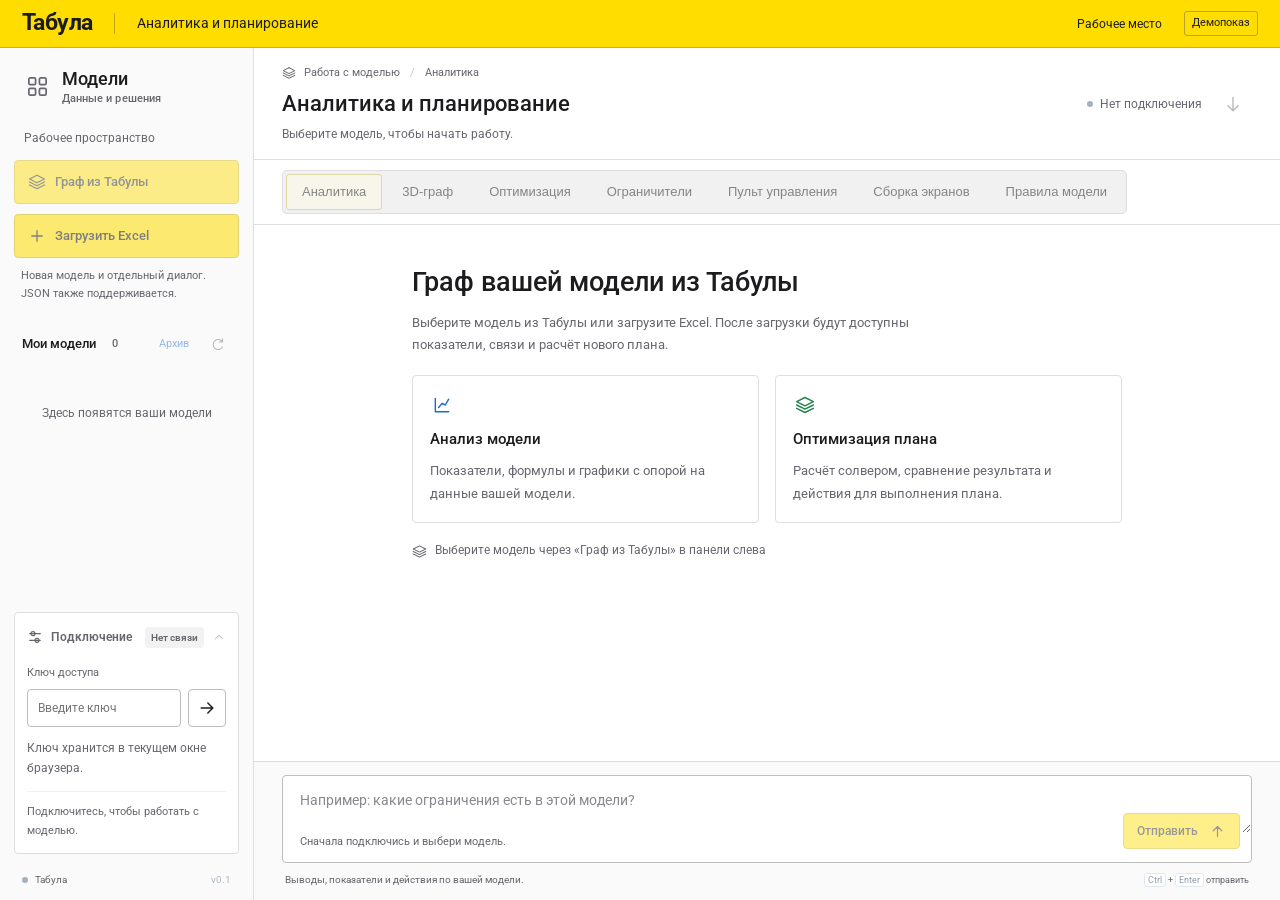
==== commit 535bc015: "Publish Tabula workspace frontend" ====
--- a/index.html
+++ b/index.html
@@ -13,7 +13,7 @@
   <link rel="stylesheet" href="./dashboard.css?v=20261025-workspace-clean-3">
   <link rel="stylesheet" href="./constraints.css?v=20261026-constraints-2">
   <link rel="stylesheet" href="./metric-insights.css?v=20261026-metrics-3">
-  <link rel="stylesheet" href="./screens.css?v=20261026-pivot-3">
+  <link rel="stylesheet" href="./screens.css?v=20261026-pivot-4">
   <link rel="stylesheet" href="./business-rules.css?v=20261026-rules-1">
   <link rel="stylesheet" href="./model-flow.css?v=20261025-workspace-clean-3">
   <link rel="stylesheet" href="./model-graph.css?v=20261025-workspace-clean-3">
@@ -26,7 +26,7 @@
   <script src="./dashboard.js?v=20261026-screens-1" defer></script>
   <script src="./constraints.js?v=20261026-constraints-2" defer></script>
   <script src="./metric-insights.js?v=20261026-metrics-5" defer></script>
-  <script src="./screens.js?v=20261026-pivot-3" defer></script>
+  <script src="./screens.js?v=20261026-pivot-4" defer></script>
   <script src="./business-rules.js?v=20261026-rules-1" defer></script>
   <script src="./app.js?v=20261026-rules-1" defer></script>
 </head>
--- a/screens.css
+++ b/screens.css
@@ -43,5 +43,6 @@
 .ts-pivot-measure { margin:0 0 12px; padding:11px; border:1px solid #dedee5; border-radius:4px; background:#fff; }.ts-pivot-measure .ts-field { margin-bottom:10px; }.ts-pivot-measure .ts-field select { font-size:12px; }.ts-pivot-series-details summary { color:#686873; cursor:pointer; font-size:12px; }.ts-pivot-series-details .ts-help { margin-top:8px; margin-bottom:0; }.ts-pivot-multiselect { min-height:74px!important; padding:4px!important; font-size:12px!important; }.ts-pivot-multiselect option { padding:4px 6px; border-radius:2px; }.ts-pivot-feedback { margin:12px 0 0; }
 .ts-pivot-metric-list { max-height:190px; margin-top:8px; overflow:auto; border:1px solid #dedee5; border-radius:4px; background:#fff; scrollbar-width:thin; }.ts-pivot-metric-choice { display:flex; align-items:center; gap:8px; padding:8px 9px; border-bottom:1px solid #ededf0; cursor:grab; font-size:12px; }.ts-pivot-metric-choice:last-child { border-bottom:0; }.ts-pivot-metric-choice:has(input:checked) { background:#fffce7; }.ts-pivot-metric-choice input { width:15px; height:15px; flex:none; accent-color:#b6a100; }.ts-pivot-metric-info { flex:1; min-width:0; }.ts-pivot-metric-info strong { display:block; font-weight:500; overflow-wrap:anywhere; }.ts-pivot-metric-info>span { display:block; margin-top:2px; color:#85858e; font-size:10px; }.ts-pivot-metric-grip { color:#a0a0a8; font-size:17px; }.ts-pivot-selected-measures { min-height:85px; margin-top:11px; padding:10px; border:1px dashed #c8c8d1; border-radius:4px; background:#f1f1f4; }.ts-pivot-selected-measures h4 { margin:0 0 9px; color:#6d6d77; font-size:11px; font-weight:500; }.ts-pivot-selected-measures .ts-pivot-measure:last-child { margin-bottom:0; }.ts-pivot-measure-heading { display:flex; align-items:flex-start; gap:8px; justify-content:space-between; margin:0 0 8px; }.ts-pivot-measure-heading strong { min-width:0; margin-top:3px; font-size:12px; font-weight:500; overflow-wrap:anywhere; }.ts-pivot-drop-help { padding:8px 0; text-align:center; }
 .ts-pivot-view-tabs { display:none; }
+.ts-pivot-layout-modes { display:flex; gap:6px; margin-bottom:12px; }.ts-pivot-layout-modes .ts-button { flex:1; padding:7px 6px; font-size:12px; }.ts-pivot-layout-modes [aria-pressed="true"] { background:#fffce1; border-color:#d3bf5e; }
 @media(max-width:760px) { .ts-pivot-view-tabs { display:flex; gap:6px; padding:9px 15px; border-bottom:1px solid #e5e5eb; background:#fafafa; }.ts-pivot-view-tabs .ts-button { flex:1; font-size:12px; }.ts-pivot-view-tabs [aria-pressed="true"] { background:#fffce1; border-color:#d3bf5e; }.ts-pivot-builder { display:block; height:calc(100dvh - 250px); max-height:620px; min-height:180px; overflow:hidden; }.ts-pivot-controls { height:100%; max-height:none; padding:15px; border-right:0; }.ts-pivot-preview { height:100%; overflow:auto; padding:15px; }.ts-pivot-mobile-preview .ts-pivot-controls,.ts-pivot-mobile-controls .ts-pivot-preview { display:none; }.ts-pivot-preview .ts-pivot-wrap { max-height:calc(100dvh - 400px); min-height:80px; }.ts-pivot-preview-placeholder { min-height:200px; }.ts-pivot-table .ts-pivot-row-heading { min-width:135px; max-width:180px; }.ts-pivot-table th,.ts-pivot-table td { min-width:95px; }.ts-pivot-rows { max-height:180px; } }
 @media(max-width:760px) { .tabula-screens { padding:15px 12px; }.ts-header h2 { font-size:22px; }.ts-header-actions { justify-content:flex-start; width:100%; }.ts-save-status { flex:1; }.ts-workspace { grid-template-columns:minmax(0,1fr); }.ts-palette { position:static; }.ts-palette-heading { border-bottom:0; }.ts-palette-details[open] .ts-palette-heading { border-bottom:1px solid #ededf0; }.ts-palette-list { max-height:300px; }.ts-canvas { padding:12px; }.ts-canvas-header h3 { font-size:17px; }.ts-canvas-actions { gap:15px; }.ts-widget-header { flex-wrap:wrap; }.ts-widget-header h3 { flex:1 1 calc(100% - 50px); }.ts-widget-actions { margin-left:27px; max-width:none; width:calc(100% - 27px); justify-content:flex-end; }.ts-widget-body { padding:12px; }.ts-value strong { font-size:23px; }.ts-config-row,.ts-dimension-fields { grid-template-columns:minmax(0,1fr); }.ts-dialog-header,.ts-editor-body,.ts-rename-form { padding-left:15px; padding-right:15px; }.ts-screen-tab { max-width:200px; } }
